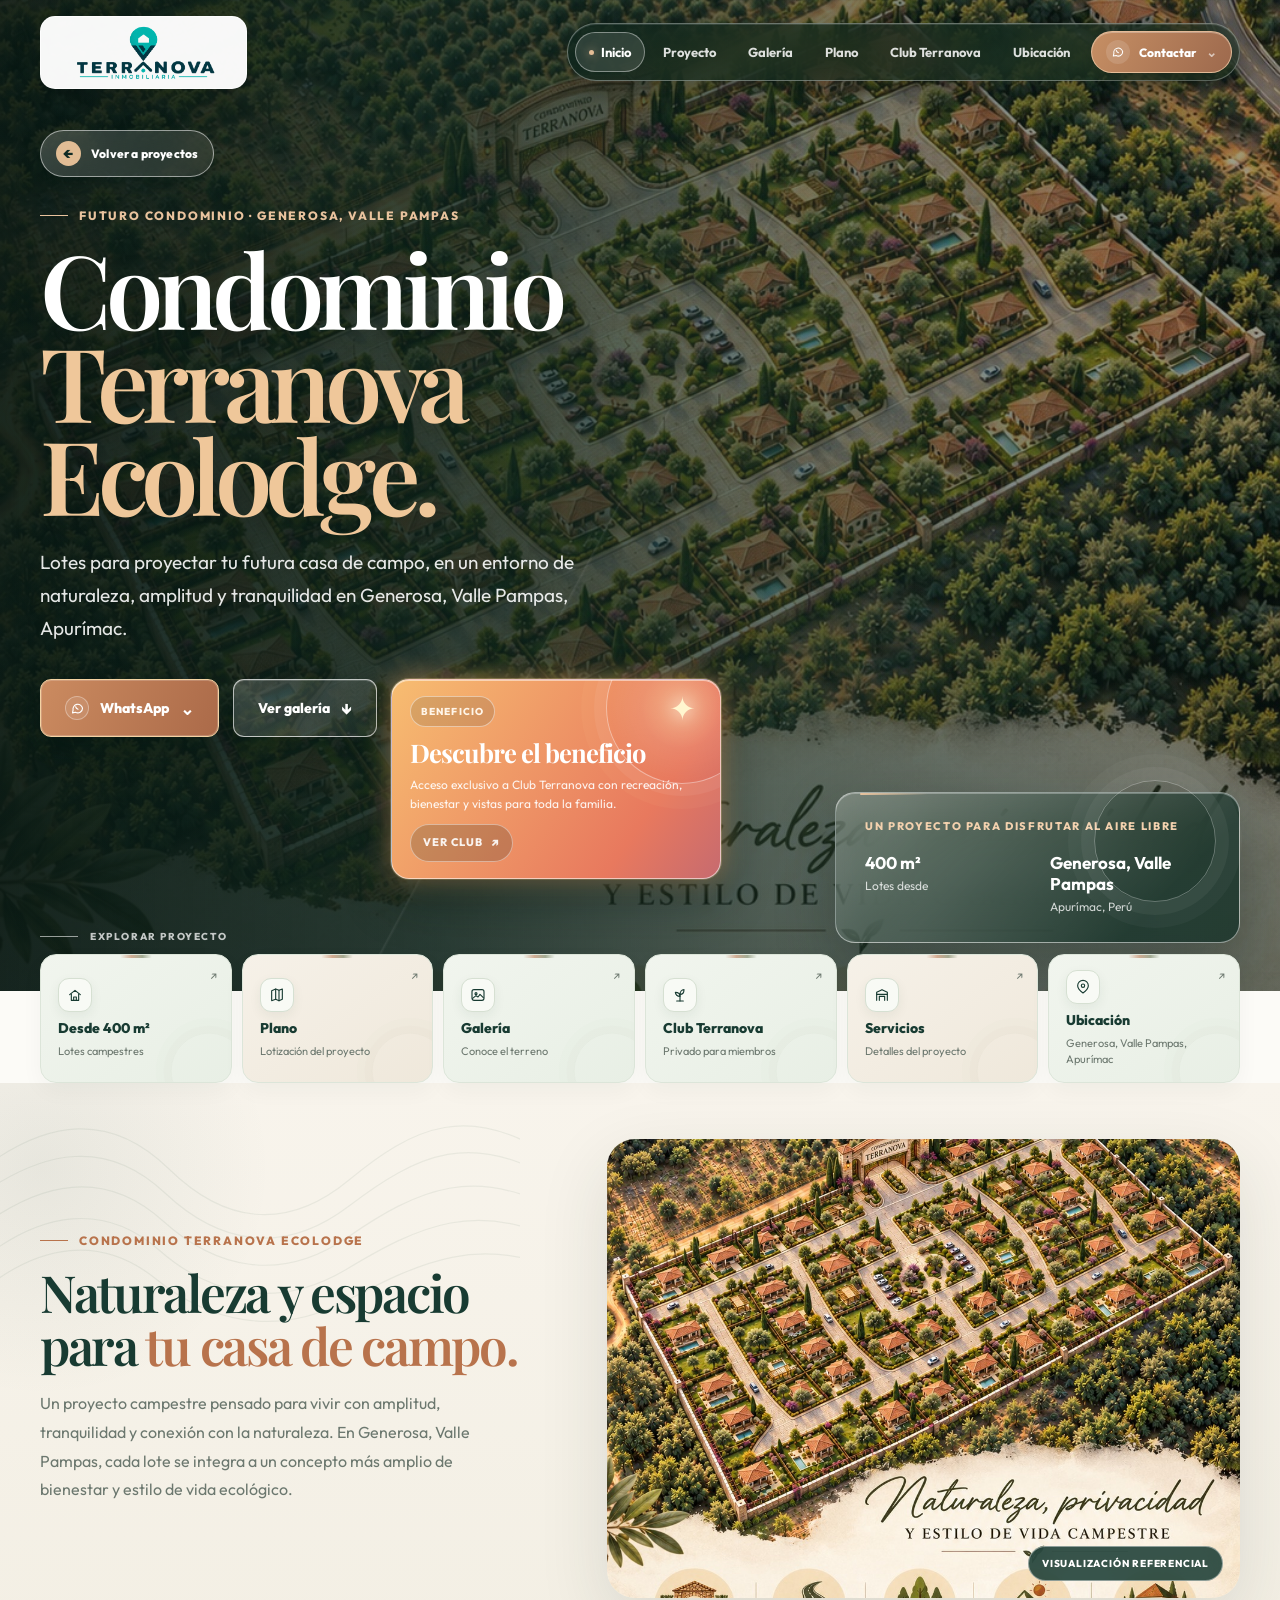
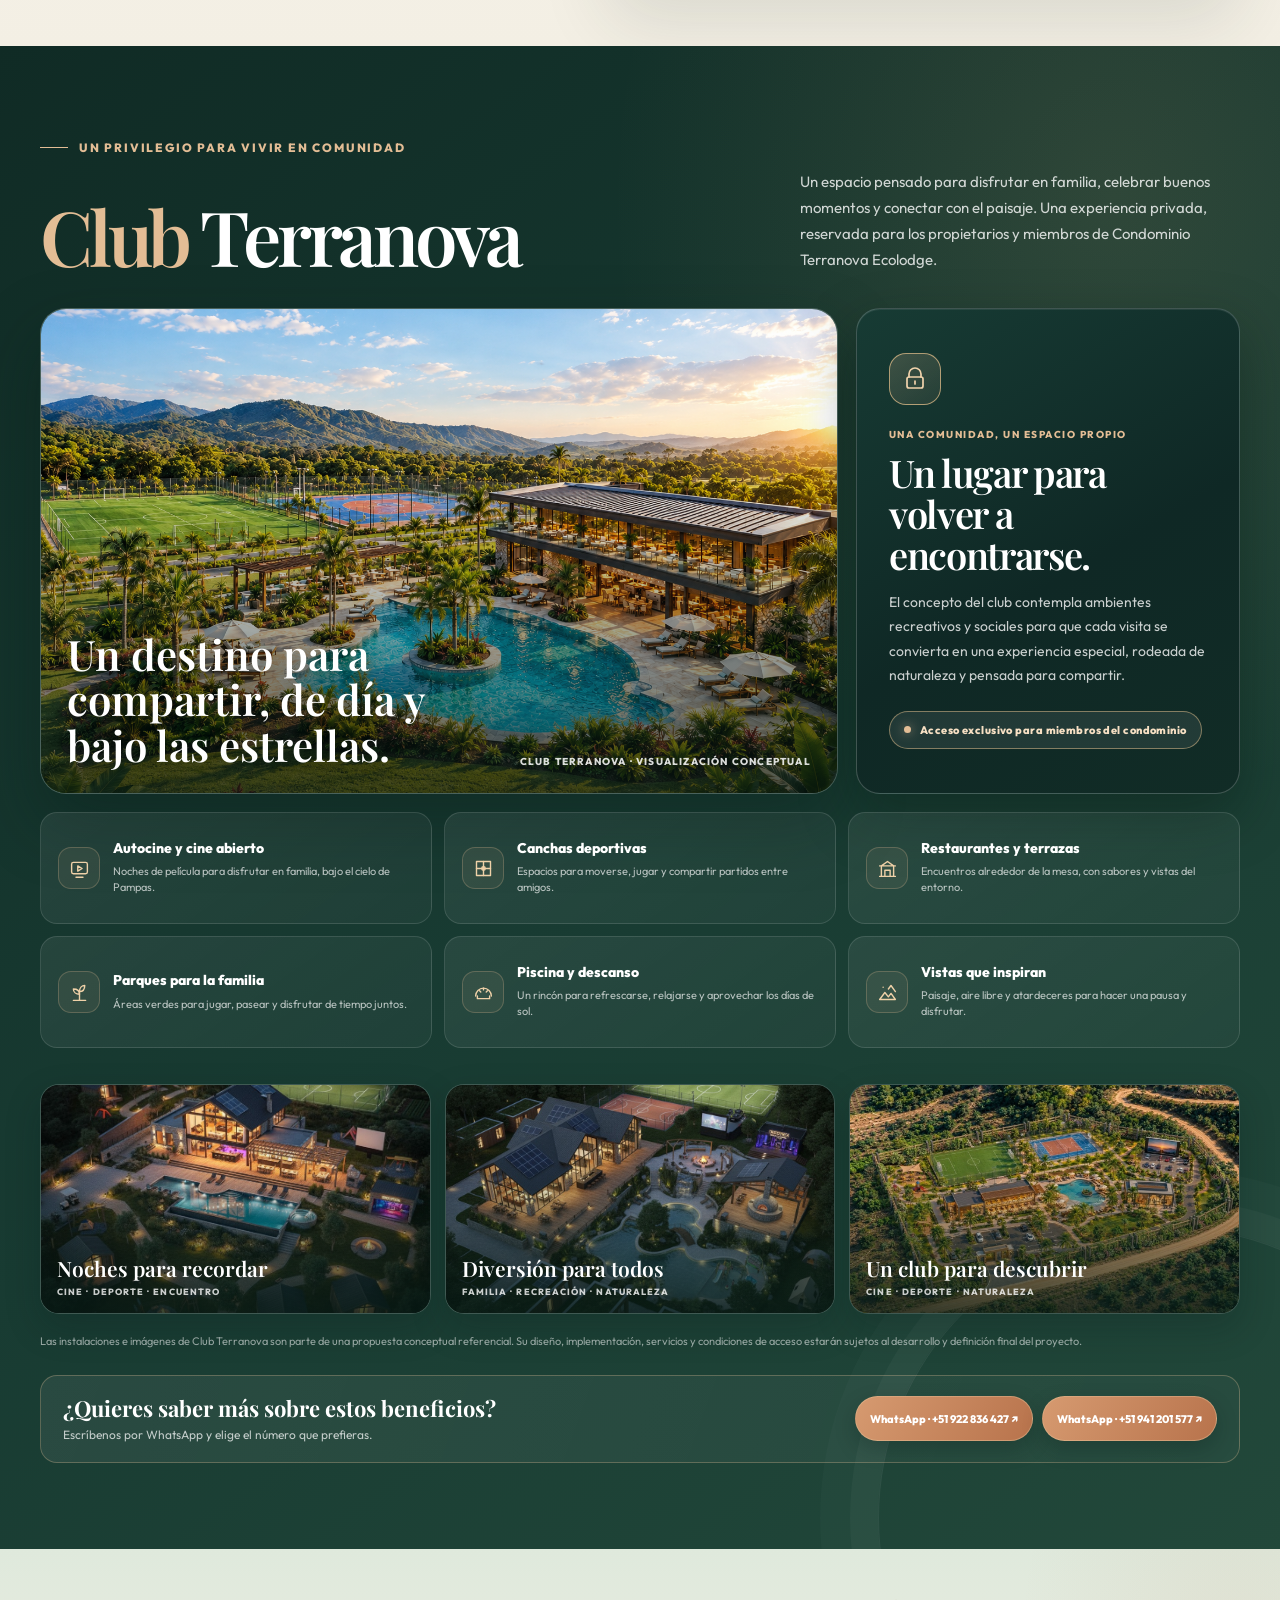
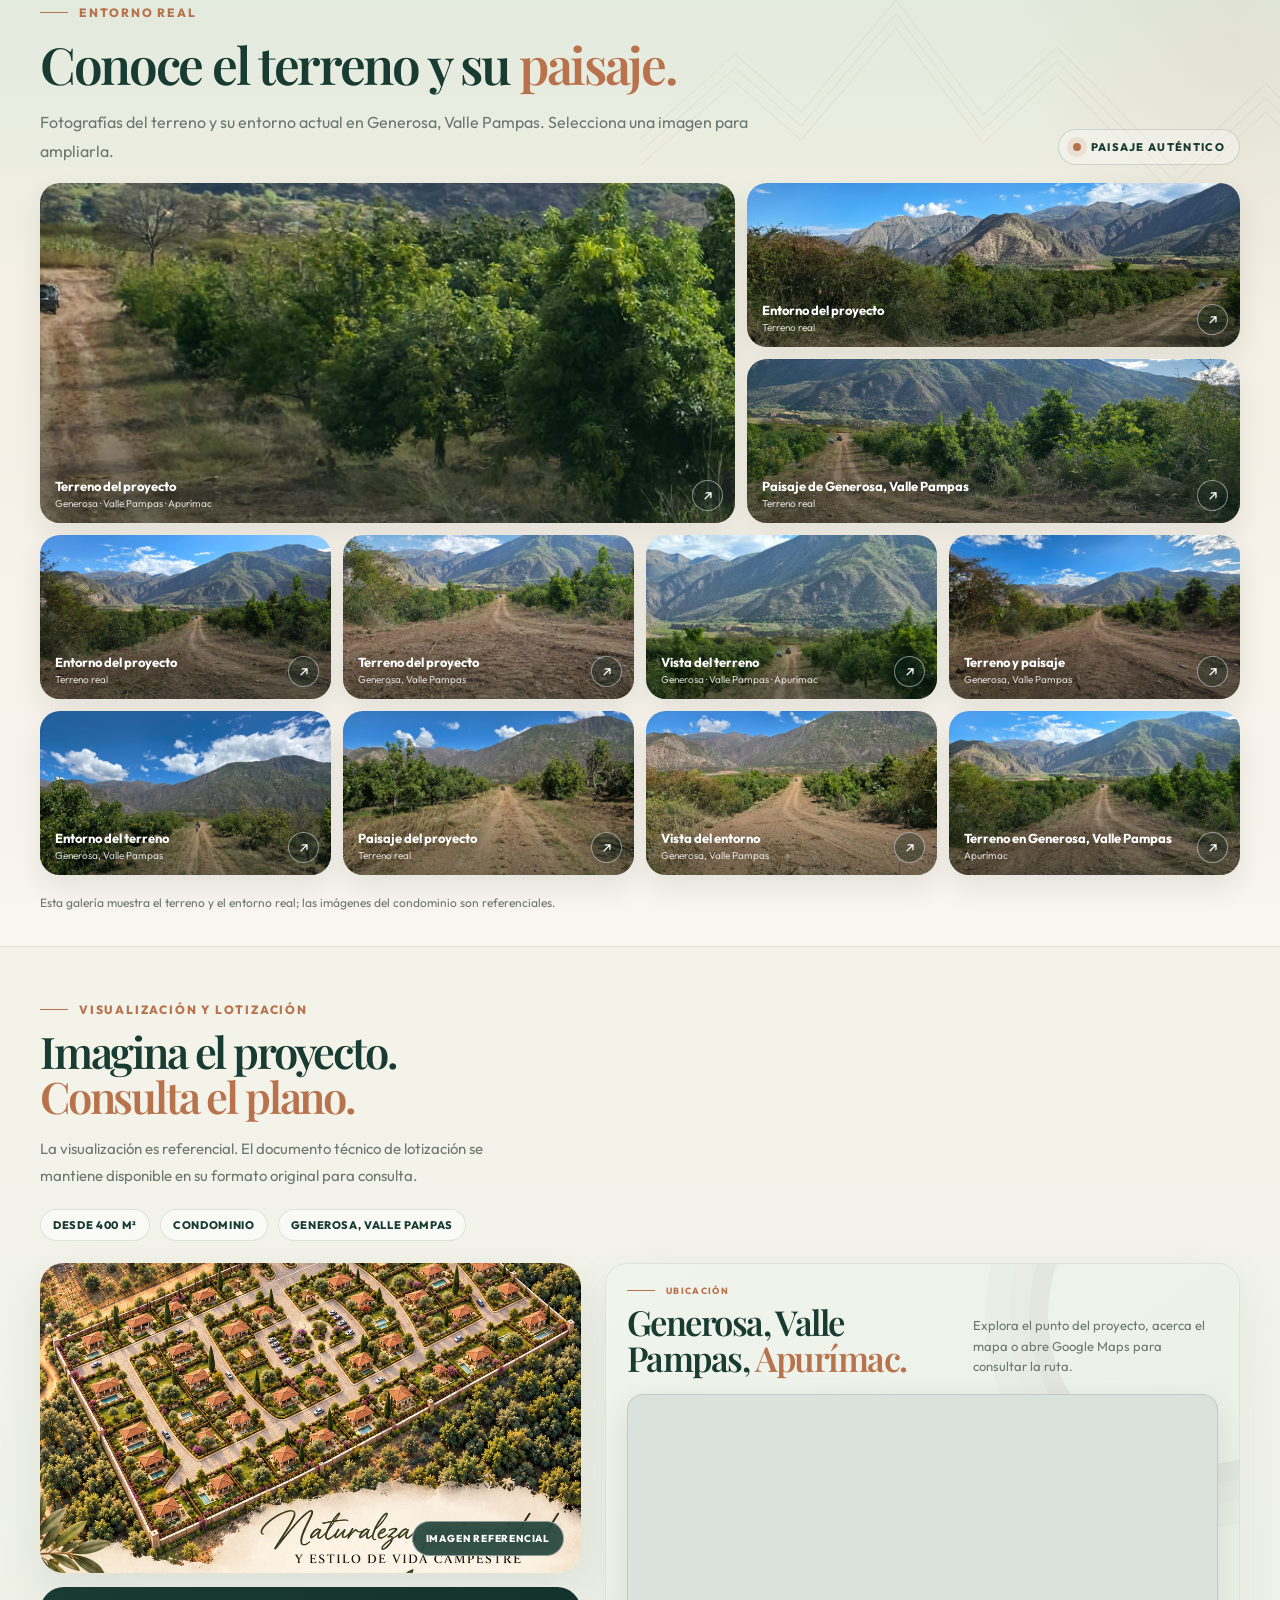
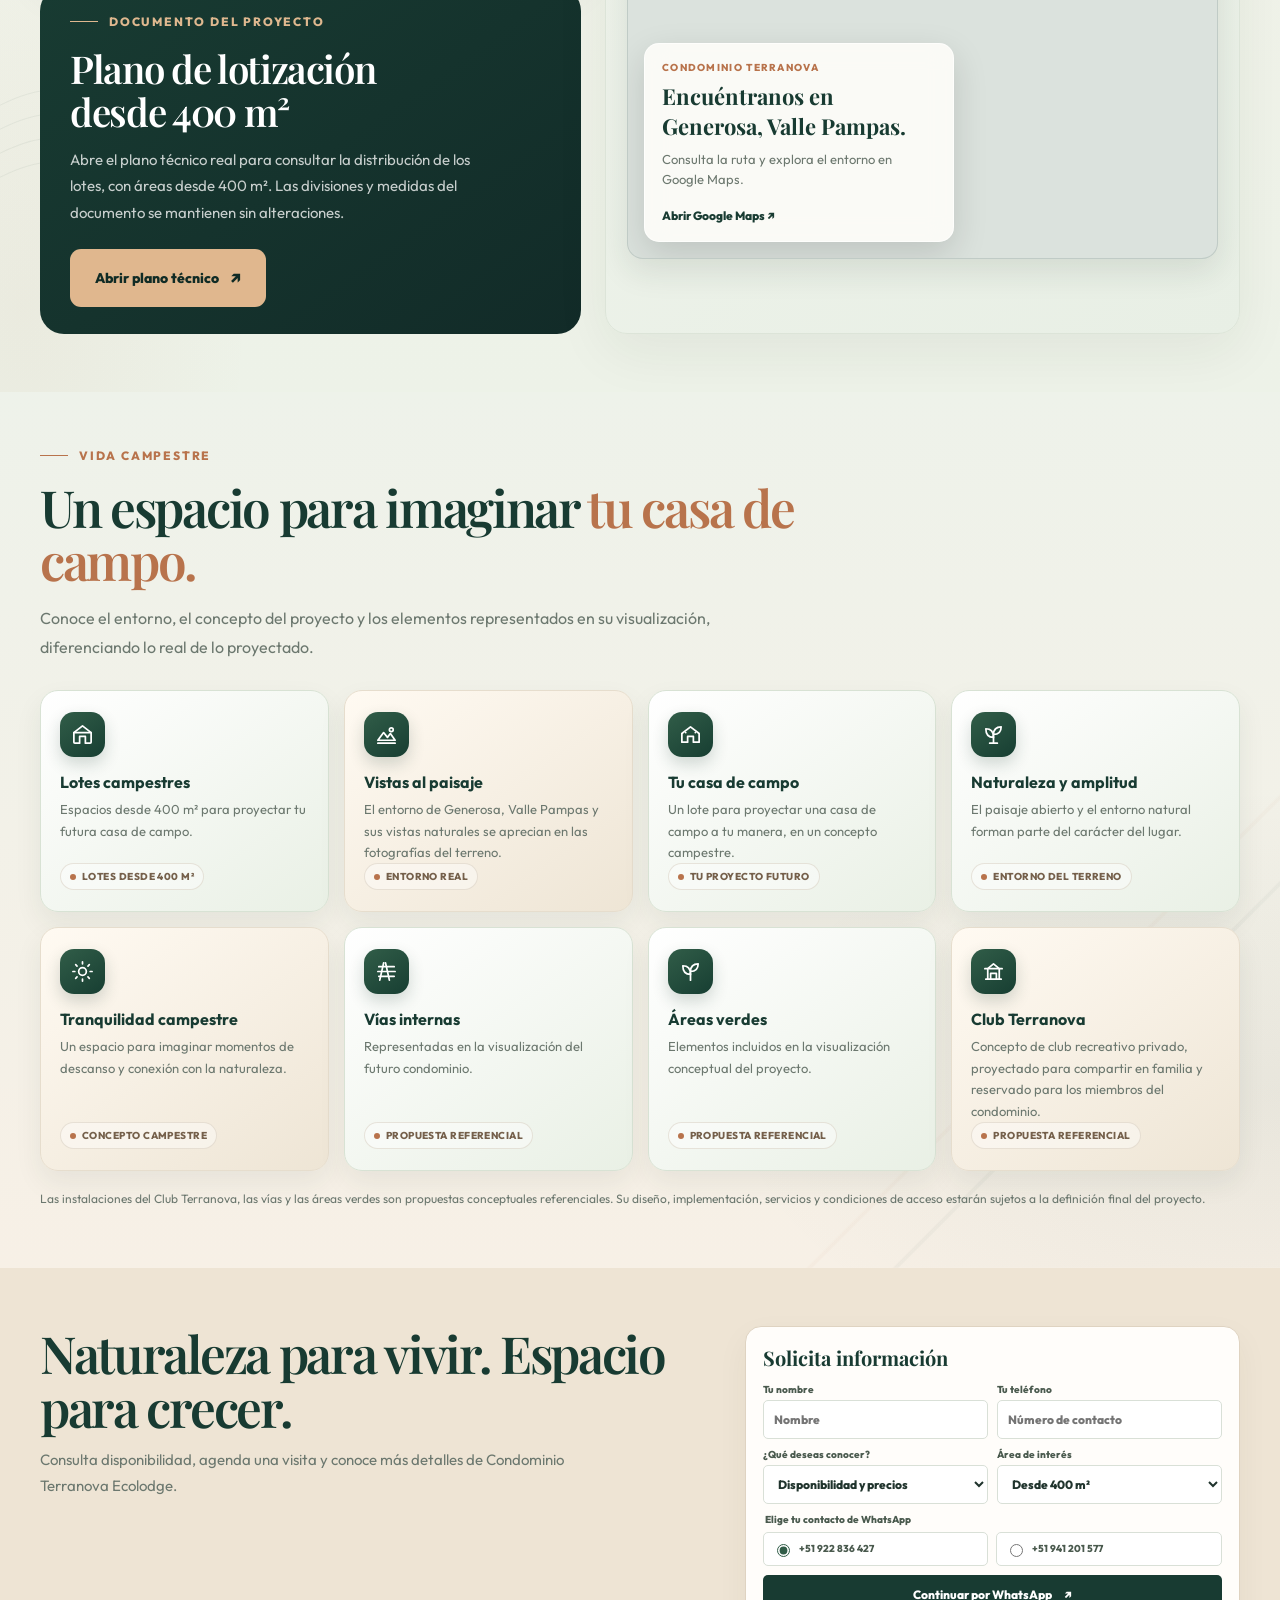
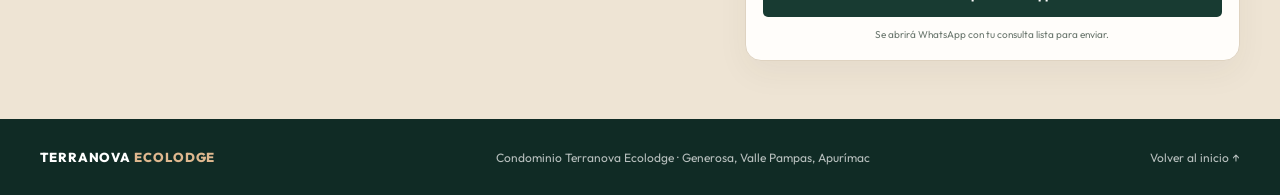
==== chincheros.html @ d8f4718d "cambios notables" ====
<!DOCTYPE html>
<html lang="es">
<head>
  <meta charset="UTF-8">
  <meta name="viewport" content="width=device-width, initial-scale=1">
  <meta name="theme-color" content="#183b32">
  <title>Condominio Terranova Ecolodge | Generosa, Valle Pampas</title>
  <meta name="description" content="Condominio Terranova Ecolodge: lotes campestres desde 400 m² para proyectar tu casa de campo en Generosa, Valle Pampas, Apurímac.">
  <link rel="icon" type="image/png" href="assets/logo-terranova.png">
  <link rel="preconnect" href="https://fonts.googleapis.com">
  <link rel="preconnect" href="https://fonts.gstatic.com" crossorigin>
  <link href="https://fonts.googleapis.com/css2?family=Outfit:wght@400;500;600;700;800&family=Playfair+Display:wght@500;600;700&display=swap" rel="stylesheet">
  <style>
    :root{--forest:#183b32;--forest-strong:#0d2f2a;--deep:#102b25;--moss:#65714c;--copper:#b8734c;--gold:#d7b37c;--sand:#f5f1e8;--paper:#fcfbf7;--sage:#eaf0e7;--sage-light:#f0f4ed;--warm-card:#f3ece1;--ink:#20342d;--muted:#6c786f;--line:#e8e5db;--white:#fff;--shadow:0 24px 70px rgba(29,48,39,.12)}
    *{box-sizing:border-box}
    html{scroll-behavior:smooth;scroll-padding-top:50px}
    body{margin:0;overflow-x:hidden;background:var(--paper);color:var(--ink);font-family:"Outfit",Arial,sans-serif;font-size:16px;-webkit-font-smoothing:antialiased}
    a{color:inherit;text-decoration:none}
    img{display:block;max-width:100%}
    button{font:inherit}
    a:focus-visible,button:focus-visible{outline:3px solid #d7a176;outline-offset:4px}
    .container{width:min(1200px,calc(100% - 48px));margin-inline:auto}

    .hero{position:relative;display:flex;min-height:max(670px,min(820px,92svh));flex-direction:column;overflow:hidden;isolation:isolate;background-color:var(--deep);background-image:linear-gradient(90deg,rgba(8,25,20,.88),rgba(12,37,30,.74) 34%,rgba(20,47,38,.45) 60%,rgba(15,33,27,.18) 100%),linear-gradient(180deg,rgba(8,23,19,.15),rgba(8,23,19,.46)),url("assets/chincheros/condominio-terranova.jpeg");background-position:center,center,center 42%;background-size:cover;color:var(--white);animation:hero-background-drift 18s ease-in-out infinite alternate}
    @keyframes hero-background-drift{from{background-position:center,center,center 42%;}to{background-position:center,center,center 47%;}}
    .hero:before{position:absolute;z-index:-1;inset:0;background:linear-gradient(118deg,transparent 49%,#fff1 49.1%,transparent 49.25%),radial-gradient(ellipse at 78% 38%,transparent 8%,rgba(9,24,19,.16) 80%);content:"";pointer-events:none}
    .hero:after{position:absolute;right:5%;bottom:9%;width:120px;height:120px;border:1px solid #ffffff4d;border-radius:50%;box-shadow:0 0 0 13px #ffffff0c,0 0 0 26px #ffffff09;content:"";pointer-events:none}
    .nav{position:relative;z-index:5;display:flex;min-height:104px;align-items:center;justify-content:space-between;gap:24px}
    .brand{display:inline-flex;flex:0 0 auto;align-items:center;padding:8px 14px;border:1px solid rgba(255,255,255,.82);border-radius:15px;background:rgba(255,255,255,.97);box-shadow:0 10px 32px #0002;transition:transform .25s,box-shadow .25s}
    .brand:hover{transform:translateY(-2px);box-shadow:0 15px 36px #0004}
    .brand img{width:177px;height:55px;object-fit:contain}
    .nav-links{display:flex;align-items:center;justify-content:flex-end;gap:4px;padding:7px;border:1px solid rgba(255,255,255,.34);border-radius:999px;background:linear-gradient(120deg,rgba(12,35,28,.72),rgba(15,42,35,.46));box-shadow:0 12px 35px rgba(6,17,13,.28),inset 0 1px rgba(255,255,255,.12);color:#fffffff0;font-size:13px;font-weight:700;backdrop-filter:blur(18px) saturate(140%)}
    .nav-links>a{position:relative;display:inline-flex;min-height:40px;align-items:center;justify-content:center;padding:0 13px;border:1px solid transparent;border-radius:999px;color:#ffffffd9;white-space:nowrap;transition:transform .22s,border-color .22s,background .22s,color .22s,box-shadow .22s}
    .nav-links>a:hover{transform:translateY(-1px);border-color:rgba(255,255,255,.34);background:rgba(255,255,255,.12);color:#fff}
    .nav-links .nav-home{border-color:rgba(255,255,255,.4);background:rgba(255,255,255,.12);color:#fff}
    .nav-links .nav-home:before{width:5px;height:5px;margin-right:7px;border-radius:50%;background:#e4bd96;box-shadow:0 0 10px rgba(228,189,150,.9);content:""}
    .contact-button{display:inline-flex;min-height:42px;align-items:center;justify-content:center;gap:9px;margin-left:3px;padding:0 14px;border:1px solid rgba(239,201,165,.82);border-radius:999px;background:linear-gradient(120deg,#c68f64,#9d694d);box-shadow:0 8px 20px rgba(7,26,18,.42),inset 0 1px rgba(255,255,255,.28);color:#fff;font-size:12px;font-weight:800;cursor:pointer;transition:transform .22s,box-shadow .22s,background .22s}
    .contact-button:hover{transform:translateY(-2px);background:linear-gradient(120deg,#d39469,#b8734c);box-shadow:0 12px 25px #071a165c,inset 0 1px #ffffff6b}
    .contact-button .contact-icon{display:grid;width:24px;height:24px;place-items:center;border-radius:50%;background:#ffffff22}
    .contact-button .contact-icon svg{width:14px;height:14px;fill:none;stroke:currentColor;stroke-linecap:round;stroke-linejoin:round;stroke-width:1.8}
    .contact-chevron{margin-left:1px;color:#fff9;font-size:13px;transition:transform .2s}
    .contact-button[aria-expanded="true"] .contact-chevron{transform:rotate(180deg)}
    .hero-content{position:relative;display:flex;flex:1;align-items:center;padding:26px 0 112px}
    .hero-copy{max-width:730px}
    .back-link{position:relative;display:inline-flex;align-items:center;gap:10px;margin-bottom:31px;padding:10px 15px;border:1px solid rgba(255,255,255,.52);border-radius:999px;background:linear-gradient(110deg,rgba(255,255,255,.18),rgba(255,255,255,.08));box-shadow:0 8px 22px rgba(7,26,18,.26);color:#fff;font-size:12px;font-weight:800;letter-spacing:.015em;backdrop-filter:blur(12px);transition:transform .25s,border-color .25s,background .25s,box-shadow .25s}
    .back-link:hover{transform:translateX(-3px);border-color:#e6c49f;background:#ffffff30;box-shadow:0 12px 28px #071a1655}
    .back-link span{display:grid;width:25px;height:25px;place-items:center;border-radius:50%;background:#e2bd95;color:var(--deep);font-size:15px;transition:transform .25s}
    .back-link:hover span{transform:translateX(-3px)}
    .eyebrow{display:flex;align-items:center;gap:11px;margin-bottom:18px;color:var(--copper);font-family:"Outfit",sans-serif;font-size:12px;font-weight:800;letter-spacing:.15em;text-transform:uppercase}
    .eyebrow:before{width:28px;height:1px;background:currentColor;content:""}
    .hero-eyebrow{color:#e9c39e}
    .hero h1{max-width:740px;margin:0;font-family:"Playfair Display",Georgia,serif;font-size:clamp(66px,8vw,112px);font-weight:600;letter-spacing:-.062em;line-height:.91;text-shadow:0 12px 36px rgba(6,16,13,.32)}
    .hero h1 span{color:#efc79a}
    .hero-subtitle{max-width:585px;margin:25px 0 0;color:rgba(255,255,255,.89);font-size:clamp(16px,1.55vw,19px);line-height:1.75;text-shadow:0 8px 24px rgba(0,0,0,.18)}
    .hero-actions{position:relative;z-index:20;display:flex;flex-wrap:wrap;align-items:flex-start;gap:14px;margin-top:34px}
    .hero-benefit{position:relative;isolation:isolate;display:flex;flex:1 1 260px;max-width:330px;flex-direction:column;justify-content:center;gap:10px;overflow:hidden;padding:16px 18px;border:1px solid rgba(255,255,255,.58);border-radius:18px;background:linear-gradient(125deg,#f7bd71 0%,#e8795e 34%,#854e91 68%,#168b78 100%);background-size:220% 220%;box-shadow:0 20px 48px rgba(9,24,19,.38),0 0 0 1px rgba(255,226,155,.28),0 0 26px rgba(255,174,100,.55),inset 0 1px rgba(255,255,255,.48);color:#fff;backdrop-filter:blur(18px) saturate(160%);animation:benefit-showstopper 5.5s ease-in-out infinite,benefit-colorflow 9s ease-in-out infinite}
    .hero-benefit:before{position:absolute;inset:-55% -75%;z-index:-1;background:linear-gradient(105deg,transparent 40%,rgba(255,255,255,.48) 48%,rgba(255,236,174,.18) 52%,transparent 60%);content:"";transform:translateX(-55%) rotate(12deg);animation:benefit-sheen 4.8s ease-in-out infinite;pointer-events:none}
    .hero-benefit:after{position:absolute;top:-48px;right:-38px;z-index:-1;width:150px;height:150px;border:1px solid rgba(255,255,255,.42);border-radius:50%;background:radial-gradient(circle,rgba(255,241,191,.42),rgba(255,255,255,.08) 38%,transparent 69%);box-shadow:0 0 0 12px rgba(255,255,255,.06),0 0 0 25px rgba(255,226,155,.045);content:"✦";display:grid;place-items:center;color:#fff6cf;font-size:32px;text-shadow:0 0 18px #fff;animation:benefit-orbit 8s linear infinite;pointer-events:none}
    .hero-benefit>*{position:relative;z-index:1}
    @keyframes benefit-showstopper{0%,100%{transform:translateY(0) scale(1);box-shadow:0 20px 48px rgba(9,24,19,.38),0 0 0 1px rgba(255,226,155,.28),0 0 26px rgba(255,174,100,.55),inset 0 1px rgba(255,255,255,.48)}50%{transform:translateY(-7px) scale(1.025);box-shadow:0 28px 55px rgba(9,24,19,.44),0 0 0 2px rgba(255,236,174,.58),0 0 42px rgba(255,174,100,.8),inset 0 1px rgba(255,255,255,.65)}}
    @keyframes benefit-colorflow{0%,100%{background-position:0% 50%}50%{background-position:100% 50%}}
    @keyframes benefit-sheen{0%,35%{transform:translateX(-65%) rotate(12deg);opacity:0}48%{opacity:1}72%,100%{transform:translateX(65%) rotate(12deg);opacity:0}}
    @keyframes benefit-orbit{to{transform:rotate(360deg)}}
    .hero-benefit .benefit-tag{display:inline-flex;align-self:flex-start;padding:7px 10px;border:1px solid rgba(255,255,255,.45);border-radius:999px;background:rgba(14,31,26,.12);color:#fff5e8;font-size:10px;font-weight:800;letter-spacing:.12em;text-transform:uppercase}
    .hero-benefit strong{display:block;font-size:clamp(20px,2vw,26px);line-height:1.12;font-family:"Playfair Display",Georgia,serif;letter-spacing:-.04em}
    .hero-benefit span{font-size:12px;line-height:1.55;color:rgba(255,255,255,.9)}
    .hero-benefit .benefit-link{display:inline-flex;align-self:flex-start;align-items:center;gap:8px;padding:9px 12px;border-radius:999px;border:1px solid rgba(255,255,255,.42);background:rgba(10,26,21,.18);font-size:11px;font-weight:800;letter-spacing:.08em;text-transform:uppercase;transition:transform .2s,background .2s}
    .hero-benefit .benefit-link:hover{transform:translateX(3px);background:rgba(10,26,21,.3)}
    .btn{position:relative;display:inline-flex;min-height:58px;align-items:center;justify-content:center;gap:11px;overflow:hidden;padding:0 24px;border:1px solid transparent;border-radius:11px;font-size:14px;font-weight:800;transition:transform .28s cubic-bezier(.2,.7,.2,1),background .25s,border-color .25s,box-shadow .28s;cursor:pointer}
    .btn:before{position:absolute;inset:0;background:linear-gradient(110deg,transparent 25%,rgba(255,255,255,.38) 48%,transparent 68%);content:"";transform:translateX(-125%);transition:transform .65s cubic-bezier(.2,.7,.2,1)}
    .btn:hover:before{transform:translateX(125%)}
    .btn:hover{transform:translateY(-4px)}
    .btn-primary{border-color:#f4d3a3;background:linear-gradient(115deg,#cb8b60,#ab6a49);box-shadow:0 13px 30px rgba(6,24,18,.45),0 0 0 1px rgba(255,255,255,.18) inset;color:#fff}
    .btn-primary:hover{background:linear-gradient(115deg,#d5956b,#b67856);box-shadow:0 19px 38px rgba(6,24,18,.58),0 0 0 1px rgba(255,255,255,.35) inset}
    .btn-outline{border-color:rgba(255,255,255,.7);background:linear-gradient(120deg,rgba(255,255,255,.18),rgba(255,255,255,.06));box-shadow:0 11px 26px rgba(6,24,18,.24),inset 0 1px rgba(255,255,255,.18);color:#fff;backdrop-filter:blur(13px)}
    .btn-outline:hover{transform:translateY(-4px);border-color:#f2d2b0;background:#ffffff2c;box-shadow:0 17px 32px #06181255,inset 0 1px #ffffff4d}
    .btn-arrow{font-size:17px;transition:transform .25s}
    .btn:hover .btn-arrow{transform:translate(3px,-2px)}
    .whatsapp-icon{position:relative;z-index:1;display:grid;width:24px;height:24px;place-items:center;border:1px solid #ffffff55;border-radius:50%;background:#ffffff1a}
    .whatsapp-icon svg{width:15px;height:15px;fill:none;stroke:currentColor;stroke-linecap:round;stroke-linejoin:round;stroke-width:1.8}
    .hero-feature{position:absolute;right:0;bottom:48px;display:grid;width:min(405px,39%);grid-template-columns:1fr 1fr;gap:19px 25px;padding:26px 29px;border:1px solid #ffffff78;border-radius:20px;background:linear-gradient(135deg,#ffffff38,#143027c9 78%);box-shadow:0 22px 58px #091a1455,inset 0 1px #ffffff48;backdrop-filter:blur(22px) saturate(150%)}
    .hero-feature:after{position:absolute;top:0;left:24px;width:68px;height:2px;border-radius:2px;background:linear-gradient(90deg,#e9c39e,transparent);content:""}
    .hero-feature-label{grid-column:1/-1;color:#f3d1ae;font-family:"Outfit",sans-serif;font-size:11px;font-weight:800;letter-spacing:.15em}
    .feature{display:flex;flex-direction:column;gap:4px}
    .feature strong{font-size:17px}
    .feature span{color:#ffffffc7;font-size:12px;line-height:1.5}

    .wa-selector{position:relative;z-index:8}
    .wa-menu{position:absolute;top:calc(100% + 10px);right:0;z-index:20;width:275px;padding:9px;border:1px solid #e2dccde6;border-radius:15px;background:#fff;box-shadow:0 18px 46px #0003;opacity:0;pointer-events:none;transform:translateY(-5px);transition:opacity .18s,transform .18s,visibility .18s;visibility:hidden}
    .wa-selector.open .wa-menu{opacity:1;pointer-events:auto;transform:none;visibility:visible}
    .hero-actions .wa-selector{z-index:35}
    .hero-actions .wa-menu{top:auto;right:auto;bottom:calc(100% + 14px);left:0;z-index:50;width:min(300px,calc(100vw - 40px));padding:12px;border-color:#ffffff9c;background:linear-gradient(145deg,#fbfaf5f7,#e9efe7f7);box-shadow:0 20px 54px #071a1666;backdrop-filter:blur(20px) saturate(145%)}
    .wa-menu-heading{margin:3px 8px 8px;color:var(--forest);font-family:"Playfair Display",Georgia,serif;font-size:18px;font-weight:600}
    .hero-actions .wa-option{padding:12px 13px;border:1px solid #dce4d8;background:#ffffffb8;transition:transform .2s,border-color .2s,background .2s,box-shadow .2s}
    .hero-actions .wa-option:hover{transform:translateX(3px);border-color:#c2d0bc;background:#f1f5ed;box-shadow:0 6px 15px #183b3210}
    .wa-option{display:block;padding:13px 14px;border-radius:10px;color:var(--ink)}
    .wa-option+.wa-option{margin-top:4px}
    .wa-option:hover,.wa-option.primary{background:#e8eee8}
    .wa-option strong{display:block;margin-bottom:3px;font-size:13px}
    .wa-option span{color:var(--muted);font-size:12px}

    .scroll-cue{position:absolute;bottom:48px;left:max(24px,calc((100% - 1200px)/2));display:flex;align-items:center;gap:12px;color:#ffffffbd;font-size:10px;font-weight:800;letter-spacing:.16em;text-transform:uppercase;transition:color .2s}
    .scroll-cue:hover{color:#fff}
    .scroll-cue:before{width:38px;height:1px;background:#ffffff91;content:""}
    .hero-copy [data-entrance]{opacity:0;animation:hero-arrive .8s cubic-bezier(.2,.75,.25,1) forwards}
    .hero-copy .back-link{animation-delay:.06s}
    .hero-copy .hero-eyebrow{animation-delay:.2s}
    .hero-copy h1{animation-delay:.34s}
    .hero-copy .hero-subtitle{animation-delay:.49s}
    .hero-copy .hero-actions{animation-delay:.64s}
    .hero-feature{opacity:0;animation:hero-arrive .9s .72s cubic-bezier(.2,.75,.25,1) forwards}
    @keyframes hero-arrive{from{opacity:0;transform:translate3d(0,24px,0)}to{opacity:1;transform:translate3d(0,0,0)}}
    .quick-access{position:relative;z-index:4;margin-top:-37px}
    .quick-grid{display:grid;grid-template-columns:repeat(6,minmax(0,1fr));gap:10px}
    .quick-link{position:relative;isolation:isolate;display:flex;min-height:112px;flex-direction:column;align-items:flex-start;justify-content:center;gap:7px;overflow:hidden;padding:15px 17px;border:1px solid #dce5d9;border-radius:16px;background:linear-gradient(145deg,#f1f5ee,#e8efe5);box-shadow:0 8px 22px #22372d0a;transition:transform .45s cubic-bezier(.16,1,.3,1),border-color .35s,background .35s,box-shadow .45s}
    .quick-link:before{position:absolute;top:0;left:12%;z-index:-1;width:76%;height:3px;border-radius:0 0 5px 5px;background:linear-gradient(90deg,transparent,#b8734c 35%,#65714c 70%,transparent);content:"";opacity:.55;transform:scaleX(.22);transition:transform .4s cubic-bezier(.16,1,.3,1),opacity .3s}
    .quick-link:after{position:absolute;right:-31px;bottom:-42px;z-index:-1;width:104px;height:104px;border:1px solid #65714c19;border-radius:50%;box-shadow:0 0 0 10px #65714c08,0 0 0 21px #65714c06;content:"";opacity:.45;transform:scale(.72);transition:transform .5s cubic-bezier(.16,1,.3,1),opacity .4s}
    .quick-link:nth-child(3n+2){background:linear-gradient(145deg,#f6f1e8,#efe8db)}
    .quick-link:hover{z-index:1;transform:translateY(-7px) scale(1.018);border-color:#aabda8;background:linear-gradient(145deg,#faf8f0,#e2ebde);box-shadow:0 22px 38px #22372d20,0 0 0 4px #fff9}
    .quick-link:hover:before{opacity:1;transform:scaleX(1)}
    .quick-link:hover:after{opacity:.9;transform:scale(1.22)}
    .quick-icon{display:grid;width:34px;height:34px;place-items:center;border:1px solid #d6e0d2;border-radius:11px;background:#f8faf5;color:var(--forest);box-shadow:0 4px 12px #183b3210;transition:transform .4s cubic-bezier(.16,1,.3,1),background .3s,color .3s,box-shadow .3s}
    .quick-link:hover .quick-icon{transform:translateY(-2px) rotate(-7deg) scale(1.12);border-color:var(--forest);background:var(--forest);box-shadow:0 8px 17px #183b3230;color:#fff}
    .quick-icon svg{width:16px;height:16px;fill:none;stroke:currentColor;stroke-linecap:round;stroke-linejoin:round;stroke-width:1.7}
    .quick-link strong{color:var(--forest);font-size:14px;font-weight:800}
    .quick-link span:not(.quick-icon){color:var(--muted);font-size:11px;line-height:1.4}
    .quick-arrow{position:absolute;top:14px;right:14px;color:#9b7962;font-size:15px;transition:transform .25s,color .25s}
    .quick-link:hover .quick-arrow{transform:translate(2px,-2px);color:var(--copper)}
    .motion-ready [data-reveal-stagger]>.quick-link:hover{transform:translateY(-7px) scale(1.018)}
    section{position:relative;padding:62px 0}
    .section-heading{max-width:760px;margin-bottom:28px}
    .section-heading h2,.section-title{margin:0;color:var(--forest);font-family:"Playfair Display",Georgia,serif;font-size:clamp(34px,4vw,56px);font-weight:600;letter-spacing:-.045em;line-height:1.04}
    .section-heading h2 span,.section-title span{color:var(--copper)}
    .section-heading p,.section-description{margin:17px 0 0;color:var(--muted);font-size:16px;line-height:1.8}

    .overview{isolation:isolate;padding-top:56px;padding-bottom:48px;background:linear-gradient(180deg,#f8f4ec 0%,#f3efe4 100%)}
    .overview:before,.gallery-section:before,.plan-section:before,.services-section:before{position:absolute;z-index:0;inset:0;content:"";pointer-events:none}
    .overview:before{background:radial-gradient(ellipse at 8% 15%,rgba(24,59,50,.07),transparent 34%),url("data:image/svg+xml,%3Csvg xmlns='http://www.w3.org/2000/svg' viewBox='0 0 520 360' fill='none'%3E%3Cpath d='M-40 104C48 26 115 33 169 86s116 64 180 11 121-81 211-18M-43 130C46 56 112 60 165 110s117 64 184 13 125-80 214-20M-38 159C45 88 111 91 163 138s117 63 185 16 130-76 218-21M-32 188C42 122 108 122 159 167s118 61 188 19 132-73 222-23M-30 218C40 155 104 154 156 196s119 59 190 22 136-71 226-25' stroke='%23536b57' stroke-opacity='.09' stroke-width='1.2'/%3E%3C/svg%3E");background-position:left top;background-repeat:no-repeat;background-size:min(520px,56vw) auto}
    .overview>.container,.gallery-section>.container,.plan-section>.container,.services-section>.container{position:relative;z-index:1}
    .overview-grid{display:grid;grid-template-columns:.86fr 1.14fr;align-items:center;gap:clamp(38px,7vw,92px)}
    .overview-copy .section-description{max-width:490px}
    .overview-image{position:relative;overflow:hidden;border-radius:28px;box-shadow:var(--shadow)}
    .overview-image img{width:100%;min-height:340px;max-height:510px;aspect-ratio:1.38;transition:transform .8s cubic-bezier(.2,.7,.2,1);object-fit:cover}
    .overview-image:hover img{transform:scale(1.025)}
    .image-note{position:absolute;right:17px;bottom:17px;padding:10px 13px;border:1px solid #ffffff70;border-radius:999px;background:#183b32dc;color:#fff;font-size:10px;font-weight:800;letter-spacing:.08em;backdrop-filter:blur(10px)}

    .gallery-section{isolation:isolate;padding-top:56px;padding-bottom:32px;background:linear-gradient(180deg,#dfe9dc 0%,#f5f0e5 35%,#f9f5ef 100%)}
    .gallery-section:before{background:radial-gradient(ellipse at 93% 10%,rgba(184,115,76,.075),transparent 26%),url("data:image/svg+xml,%3Csvg xmlns='http://www.w3.org/2000/svg' viewBox='0 0 640 250' fill='none'%3E%3Cpath d='M-20 208 95 105l66 58 95-112 87 115 74-68 118 121 91-84 48 49M-20 221 95 119l66 58 95-112 87 115 74-68 118 121 91-84 48 49M-20 234 95 133l66 58 95-112 87 115 74-68 118 121 91-84 48 49' stroke='%23a86f50' stroke-opacity='.08' stroke-width='1.3'/%3E%3C/svg%3E");background-position:right top;background-repeat:no-repeat;background-size:min(640px,68vw) auto}
    .gallery-header{display:flex;align-items:end;justify-content:space-between;gap:20px;margin-bottom:18px}
    .gallery-header .section-heading{margin:0;flex:1}
    .gallery-header .gallery-kicker{display:inline-flex;align-items:center;gap:10px;padding:10px 14px;border:1px solid rgba(24,59,50,.16);border-radius:999px;background:rgba(255,255,255,.32);color:var(--forest);font-size:11px;font-weight:800;letter-spacing:.12em;text-transform:uppercase}
    .gallery-header .gallery-kicker:before{width:8px;height:8px;border-radius:50%;background:var(--copper);box-shadow:0 0 0 6px rgba(196,130,86,.15);content:""}
    .gallery{display:grid;grid-auto-flow:dense;grid-auto-rows:164px;grid-template-columns:repeat(12,minmax(0,1fr));gap:12px;margin-top:8px}
    .gallery-item{position:relative;min-width:0;overflow:hidden;padding:0;border:0;border-radius:20px;background:#e5e2d8;cursor:zoom-in;isolation:isolate;box-shadow:0 12px 28px rgba(17,41,34,.09);transition:transform .32s ease,box-shadow .32s ease}
    .gallery-item:hover{transform:translateY(-5px);box-shadow:0 22px 35px rgba(17,41,34,.12)}
    .gallery-item:after{position:absolute;z-index:1;inset:38% 0 0;background:linear-gradient(transparent,#0f1f1873);content:"";pointer-events:none}
    .gallery-item img{width:100%;height:100%;object-fit:cover;transition:transform .65s cubic-bezier(.2,.7,.2,1),filter .4s}
    .gallery-item:hover img{transform:scale(1.04);filter:saturate(1.08)}
    .gallery-item:first-child{grid-column:span 7;grid-row:span 2}
    .gallery-item:nth-child(2),.gallery-item:nth-child(3){grid-column:span 5}
    .gallery-item:nth-child(n+4){grid-column:span 3}
    .gallery-caption{position:absolute;bottom:13px;left:15px;z-index:2;color:#fff;text-align:left;text-shadow:0 2px 15px #0008}
    .gallery-caption strong{display:block;font-size:13px}
    .gallery-caption small{display:block;margin-top:3px;color:#ffffffc9;font-size:10px}
    .gallery-zoom{position:absolute;right:12px;bottom:12px;z-index:2;display:grid;width:31px;height:31px;place-items:center;border:1px solid #ffffff79;border-radius:50%;background:#14271f5c;color:#fff;font-size:15px;transition:transform .2s,background .2s}
    .gallery-item:hover .gallery-zoom{transform:scale(1.08);background:#14271fbc}
    .gallery-note,.services-disclaimer{margin:18px 0 0;color:var(--muted);font-size:12px;line-height:1.7}

    .plan-section{isolation:isolate;padding-top:55px;padding-bottom:58px;background:linear-gradient(180deg,#f4f3ea 0%,#edf2e8 100%);border-top:1px solid rgba(24,59,50,.08)}
    .plan-section:before{background:radial-gradient(ellipse at 4% 92%,rgba(184,115,76,.06),transparent 30%),url("data:image/svg+xml,%3Csvg xmlns='http://www.w3.org/2000/svg' viewBox='0 0 560 380' fill='none'%3E%3Cpath d='M-30 111c64-43 105-44 157-5 36 27 61 28 93 1 45-38 90-39 133-2 40 34 78 33 119-3 30-26 61-28 108-3M-30 135c64-43 105-44 157-5 36 27 61 28 93 1 45-38 90-39 133-2 40 34 78 33 119-3 30-26 61-28 108-3M-30 159c64-43 105-44 157-5 36 27 61 28 93 1 45-38 90-39 133-2 40 34 78 33 119-3 30-26 61-28 108-3M-30 183c64-43 105-44 157-5 36 27 61 28 93 1 45-38 90-39 133-2 40 34 78 33 119-3 30-26 61-28 108-3' stroke='%23536b57' stroke-opacity='.08' stroke-width='1.1'/%3E%3C/svg%3E");background-position:left bottom;background-repeat:no-repeat;background-size:min(560px,62vw) auto}
    .plan-layout{display:grid;grid-template-columns:.88fr 1.12fr;align-items:center;gap:22px;margin-bottom:22px}
    .plan-copy .eyebrow{margin-bottom:12px}
    .plan-copy h2{margin:0;color:var(--forest);font-family:"Playfair Display",Georgia,serif;font-size:clamp(32px,3.4vw,50px);font-weight:600;letter-spacing:-.05em;line-height:1.04}
    .plan-copy h2 span{color:var(--copper)}
    .plan-copy p{margin:16px 0 0;color:var(--muted);font-size:15px;line-height:1.8;max-width:500px}
    .plan-badges{display:flex;flex-wrap:wrap;gap:10px;margin-top:20px}
    .plan-badges span{display:inline-flex;align-items:center;padding:8px 12px;border:1px solid rgba(24,59,50,.12);border-radius:999px;background:rgba(255,255,255,.55);color:var(--forest);font-size:11px;font-weight:800;letter-spacing:.06em;text-transform:uppercase}
    .plan-location-grid{display:grid;grid-template-columns:.92fr 1.08fr;align-items:stretch;gap:24px;margin-top:0}
    .plan-column{display:grid;grid-template-rows:310px auto;gap:14px}
    .plan-visual,.plan-detail{position:relative;min-height:240px;overflow:hidden;border-radius:24px}
    .plan-visual{box-shadow:0 17px 45px #1d302719}
    .plan-visual img{width:100%;height:100%;min-height:240px;transition:transform .7s cubic-bezier(.2,.7,.2,1);object-fit:cover}
    .plan-visual:hover img{transform:scale(1.035)}
    .plan-detail{display:flex;flex-direction:column;align-items:flex-start;justify-content:center;padding:27px 30px;background:linear-gradient(145deg,#183b32,#122b28);color:#fff}
    .plan-detail .eyebrow{color:#dfb88f}
    .plan-detail h3{max-width:400px;margin:0;font-family:"Playfair Display",Georgia,serif;font-size:clamp(29px,3vw,40px);font-weight:600;letter-spacing:-.035em;line-height:1.12}
    .plan-detail p{max-width:400px;margin:14px 0 23px;color:#ffffffc2;font-size:15px;line-height:1.75}
    .plan-detail .btn{background:#e0b78e;color:var(--deep)}
    .plan-detail .btn:hover{background:#edcba9}

    .services-section{isolation:isolate;padding-top:56px;padding-bottom:58px;background:linear-gradient(180deg,#eef2ea 0%,#f7f0e6 100%)}
    .services-section:before{background:radial-gradient(ellipse at 100% 80%,rgba(24,59,50,.06),transparent 31%),linear-gradient(135deg,transparent 0 78%,rgba(184,115,76,.035) 78.1% 78.25%,transparent 78.35% 82%,rgba(24,59,50,.035) 82.1% 82.25%,transparent 82.35%);background-position:center;background-size:auto,100% 100%}
    .service-grid{display:grid;grid-template-columns:repeat(4,minmax(0,1fr));gap:15px}
    .service-card{position:relative;isolation:isolate;display:flex;min-height:226px;flex-direction:column;align-items:flex-start;overflow:hidden;padding:25px 22px;border:1px solid #d8e2d4;border-radius:17px;background:linear-gradient(145deg,#f3f6ef,#e8efe5);box-shadow:0 8px 26px #1f322d0b;transition:transform .32s cubic-bezier(.2,.7,.2,1),border-color .28s,background .28s,box-shadow .32s}
    .service-card:nth-child(3n+2){border-color:#e6ddcd;background:linear-gradient(145deg,#f7f2e9,#f0e9dc)}
    .service-card:before{position:absolute;top:0;left:0;width:100%;height:3px;background:linear-gradient(90deg,var(--copper),#d9bd92,var(--forest));content:"";transform:scaleX(0);transform-origin:left;transition:transform .4s cubic-bezier(.2,.7,.2,1)}
    .service-card:hover{transform:translateY(-7px);border-color:#a9bca6;background:linear-gradient(145deg,#f6f8f2,#e0eadc);box-shadow:0 21px 40px #1f322622}
    .service-card:hover:before{transform:scaleX(1)}
    .service-icon{display:grid;width:43px;height:43px;place-items:center;margin-bottom:22px;border:1px solid #d8e2d4;border-radius:13px;background:#f8faf5;color:var(--forest);font-size:20px;transition:transform .3s cubic-bezier(.2,.7,.2,1),background .3s,color .3s,box-shadow .3s}
    .service-card:hover .service-icon{transform:rotate(-6deg) scale(1.08);background:var(--forest);box-shadow:0 7px 16px #183b3222;color:#fff}
    .service-card h3{margin:0 0 7px;color:var(--forest);font-size:16px}
    .service-card p{margin:0;color:var(--muted);font-size:13px;line-height:1.65}
    .service-status{display:inline-flex;align-items:center;gap:6px;margin-top:13px;padding:6px 9px;border:1px solid #cbbfac66;border-radius:999px;background:#ffffff69;color:#75604b;font-size:10px;font-weight:800;letter-spacing:.045em;text-transform:uppercase}
    .service-status:before{width:6px;height:6px;border-radius:50%;background:var(--copper);content:""}

    .recreation-section{position:relative;isolation:isolate;overflow:hidden;padding:94px 0 86px;background:radial-gradient(ellipse at 87% 10%,rgba(215,179,124,.13),transparent 32%),linear-gradient(145deg,#102b25 0%,#183b32 52%,#22483a 100%);color:#fff}
    .recreation-section:before{position:absolute;z-index:-1;right:-180px;bottom:-260px;width:580px;height:580px;border:1px solid #ffffff12;border-radius:50%;box-shadow:0 0 0 28px #ffffff08,0 0 0 58px #ffffff05;content:"";pointer-events:none}
    .club-heading{display:grid;grid-template-columns:minmax(0,1fr) auto;align-items:end;gap:14px 36px;margin-bottom:34px}
    .club-heading .eyebrow{grid-column:1/-1;margin-bottom:0;color:#e3bd95}
    .club-heading h2{margin:0;color:#fff;font-family:"Playfair Display",Georgia,serif;font-size:clamp(43px,6vw,76px);font-weight:600;letter-spacing:-.055em;line-height:.98}
    .club-heading h2 span{color:#e3bd95}
    .club-heading>p{max-width:440px;margin:0;color:#ffffffc9;font-size:15px;line-height:1.75}
    .club-showcase{display:grid;grid-template-columns:minmax(0,1.35fr) minmax(290px,.65fr);gap:18px;align-items:stretch}
    .club-main-visual{position:relative;height:clamp(340px,38vw,520px);min-height:340px;margin:0;overflow:hidden;border:1px solid #ffffff38;border-radius:26px;background:#17362e;box-shadow:0 28px 65px #071b1766}
    .club-main-visual:after{position:absolute;inset:30% 0 0;background:linear-gradient(180deg,transparent 0%,rgba(7,22,17,.72) 100%);content:"";pointer-events:none}
    .club-main-visual img{width:100%;height:100%;object-fit:cover;transition:transform .9s cubic-bezier(.2,.7,.2,1),filter .6s}
    .club-main-visual:hover img{transform:scale(1.035);filter:saturate(1.08)}
    .club-visual-caption{position:absolute;right:26px;bottom:25px;left:26px;z-index:1;display:flex;align-items:end;justify-content:space-between;gap:20px}
    .club-visual-caption strong{display:block;max-width:440px;color:#fff;font-family:"Playfair Display",Georgia,serif;font-size:clamp(24px,3.4vw,42px);font-weight:600;line-height:1.08;text-shadow:0 4px 20px #0008}
    .club-visual-caption span{flex:0 0 auto;color:#ffffffd9;font-size:10px;font-weight:800;letter-spacing:.12em;text-align:right;text-transform:uppercase}
    .club-membership{display:flex;flex-direction:column;align-items:flex-start;justify-content:center;padding:32px;border:1px solid rgba(255,255,255,.2);border-radius:24px;background:linear-gradient(150deg,#173b34 0%,#0f2825 55%,#112c26 100%);box-shadow:0 22px 55px rgba(6,23,17,.38),inset 0 1px rgba(255,255,255,.08)}
    .club-membership-mark{display:grid;width:52px;height:52px;margin-bottom:23px;place-items:center;border:1px solid rgba(232,194,141,.7);border-radius:17px;background:linear-gradient(145deg,rgba(227,189,149,.2),rgba(227,189,149,.08));color:#f1d3ac}
    .club-membership-mark svg{width:24px;height:24px;fill:none;stroke:currentColor;stroke-linecap:round;stroke-linejoin:round;stroke-width:1.7}
    .club-membership-label{margin-bottom:11px;color:#e3bd95;font-size:10px;font-weight:800;letter-spacing:.15em;text-transform:uppercase}
    .club-membership h3{margin:0;color:#fff;font-family:"Playfair Display",Georgia,serif;font-size:clamp(27px,3vw,38px);font-weight:600;letter-spacing:-.035em;line-height:1.08}
    .club-membership p{margin:15px 0 0;color:#ffffffc7;font-size:14px;line-height:1.75}
    .club-member-pill{display:inline-flex;align-items:center;gap:9px;margin-top:23px;padding:11px 14px;border:1px solid rgba(232,194,141,.5);border-radius:999px;background:rgba(255,255,255,.08);color:#f6dfc3;font-size:11px;font-weight:800;letter-spacing:.04em}
    .club-member-pill:before{width:7px;height:7px;border-radius:50%;background:#e3bd95;box-shadow:0 0 11px #e3bd95b3;content:""}
    .club-amenities{display:grid;grid-template-columns:repeat(3,minmax(0,1fr));gap:12px;margin-top:18px}
    .club-amenity{position:relative;display:grid;grid-template-columns:42px 1fr;align-content:center;align-items:center;gap:0 13px;min-height:112px;padding:17px;border:1px solid #ffffff1f;border-radius:17px;background:linear-gradient(145deg,#ffffff12,#ffffff08);transition:transform .3s,border-color .3s,background .3s,box-shadow .3s}
    .club-amenity:hover{transform:translateY(-5px);border-color:#e3bd9578;background:linear-gradient(145deg,#ffffff1c,#ffffff0c);box-shadow:0 16px 30px #071b1738}
    .club-amenity-icon{display:grid;width:42px;height:42px;grid-row:span 2;place-items:center;border:1px solid #e3bd9540;border-radius:13px;background:#e3bd9514;color:#efd1a8}
    .club-amenity-icon svg{width:21px;height:21px;fill:none;stroke:currentColor;stroke-linecap:round;stroke-linejoin:round;stroke-width:1.6}
    .club-amenity h3{margin:0;color:#fff;font-size:14px;font-weight:800;line-height:1.25}
    .club-amenity p{margin:5px 0 0;color:#ffffffad;font-size:11px;line-height:1.5}
    .club-gallery{display:grid;grid-template-columns:repeat(3,minmax(0,1fr));gap:14px;margin-top:36px}
    .club-gallery figure{position:relative;min-width:0;height:230px;margin:0;overflow:hidden;border:1px solid #ffffff2c;border-radius:19px;background:#17362e;box-shadow:0 14px 35px #071b173d}
    .club-gallery figure:after{position:absolute;inset:35% 0 0;background:linear-gradient(transparent,#081c16c9);content:"";pointer-events:none}
    .club-gallery img{width:100%;height:100%;object-fit:cover;transition:transform .7s cubic-bezier(.2,.7,.2,1),filter .5s}
    .club-gallery figure:hover img{transform:scale(1.045);filter:saturate(1.08)}
    .club-gallery figcaption{position:absolute;right:16px;bottom:16px;left:16px;z-index:1;color:#fff}
    .club-gallery figcaption strong{display:block;font-family:"Playfair Display",Georgia,serif;font-size:21px;font-weight:600}
    .club-gallery figcaption span{display:block;margin-top:4px;color:#ffffffc7;font-size:9px;font-weight:800;letter-spacing:.12em;text-transform:uppercase}
    .club-disclaimer{margin:18px 0 0;color:#ffffff91;font-size:11px;line-height:1.65}
    .club-contact-cta{display:flex;align-items:center;justify-content:space-between;gap:24px;margin-top:25px;padding:20px 22px;border:1px solid #e3bd954d;border-radius:17px;background:linear-gradient(110deg,#ffffff12,#ffffff08)}
    .club-contact-copy strong{display:block;color:#fff;font-family:"Playfair Display",Georgia,serif;font-size:22px;line-height:1.15}
    .club-contact-copy span{display:block;margin-top:5px;color:#ffffffb8;font-size:12px}
    .club-wa-links{display:flex;flex-wrap:wrap;gap:9px}
    .club-wa-link{display:inline-flex;min-height:45px;align-items:center;justify-content:center;gap:8px;padding:0 14px;border:1px solid #e3bd9578;border-radius:999px;background:linear-gradient(120deg,#d69a70,#b8734c);color:#fff;font-size:11px;font-weight:800;box-shadow:0 8px 20px #071a1640;transition:transform .2s,filter .2s}
    .club-wa-link:hover{transform:translateY(-2px);filter:brightness(1.08)}

    .location-panel{position:relative;isolation:isolate;display:flex;min-height:0;flex-direction:column;overflow:hidden;padding:21px;border:1px solid #dce4d8;border-radius:22px;background:linear-gradient(145deg,#f0f4ec,#e8efe5);box-shadow:0 18px 55px #1d302710}
    .location-panel:before{position:absolute;z-index:0;top:-100px;right:-110px;width:300px;height:300px;border:1px solid rgba(24,59,50,.06);border-radius:50%;box-shadow:0 0 0 18px rgba(24,59,50,.025),0 0 0 38px rgba(184,115,76,.025),0 0 0 62px rgba(24,59,50,.02);content:"";pointer-events:none}
    .location-panel>*{position:relative;z-index:1}
    .location-head{display:flex;align-items:flex-end;justify-content:space-between;gap:20px;margin-bottom:17px}
    .location-head .section-heading{max-width:540px;margin:0}
    .location-head .eyebrow{margin-bottom:9px;font-size:9px}
    .location-head .section-heading h2{font-size:clamp(26px,2.7vw,37px)}
    .location-head .section-heading h2 span{color:var(--copper)}
    .location-head .section-description{max-width:245px;margin:0;color:var(--muted);font-size:13px;line-height:1.6}
    .map-card{position:relative;flex:none;overflow:hidden;height:465px;min-height:465px;border:1px solid #183b3223;border-radius:16px;background:#dbe2dd;box-shadow:0 12px 32px #1d30271c}
    .map-card iframe{display:block;width:100%;height:100%;min-height:465px;border:0}
    .map-info{position:absolute;bottom:16px;left:16px;width:min(310px,calc(100% - 32px));padding:17px;border:1px solid #ffffffb3;border-radius:15px;background:#fcfbf7f2;box-shadow:0 12px 35px #0002;backdrop-filter:blur(12px)}
    .map-info small{display:block;margin-bottom:7px;color:var(--copper);font-size:10px;font-weight:800;letter-spacing:.13em}
    .map-info strong{display:block;color:var(--forest);font-family:"Playfair Display",Georgia,serif;font-size:22px}
    .map-info p{margin:8px 0 14px;color:var(--muted);font-size:13px;line-height:1.6}
    .map-link{color:var(--forest);font-size:12px;font-weight:800}
    .map-link:hover{color:var(--copper)}
    .closing{padding:79px 0;background:#eee4d4}
    .closing-inner{display:flex;align-items:center;justify-content:space-between;gap:35px}
    .closing h2{max-width:720px;margin:0;color:var(--forest);font-family:"Playfair Display",Georgia,serif;font-size:clamp(34px,4vw,52px);font-weight:600;letter-spacing:-.045em;line-height:1.07}
    .closing p{max-width:560px;margin:12px 0 0;color:var(--muted);font-size:15px;line-height:1.75}
    .closing .btn{flex:0 0 auto;background:var(--forest);color:#fff}
    footer{padding:30px 0;background:var(--deep);color:#ffffffb3;font-size:12px}
    .footer-inner{display:flex;align-items:center;justify-content:space-between;gap:24px}
    .footer-brand{color:#fff;font-family:"Outfit",sans-serif;font-size:13px;font-weight:800;letter-spacing:.07em}
    .footer-brand span{color:#dfb88f}
    .footer-inner>a:hover{color:#fff}

    .lightbox{width:min(1000px,calc(100% - 32px));max-width:none;max-height:calc(100% - 32px);padding:0;overflow:visible;border:0;border-radius:17px;background:transparent;color:#fff}
    .lightbox::backdrop{background:#09130fe0;backdrop-filter:blur(7px)}
    .lightbox img{max-width:100%;max-height:calc(100svh - 100px);margin-inline:auto;border-radius:13px;object-fit:contain}
    .lightbox figcaption{padding-top:12px;color:#ffffffdf;font-size:13px;text-align:center}
    .lightbox figure{margin:0}
    .lightbox-close{position:absolute;top:-15px;right:-15px;display:grid;width:40px;height:40px;place-items:center;border:1px solid #ffffff70;border-radius:50%;background:var(--forest);color:#fff;font-size:22px;cursor:pointer}
    .motion-ready [data-reveal]{opacity:0;transform:translate3d(0,24px,0);transition:opacity .7s cubic-bezier(.2,.7,.2,1),transform .7s cubic-bezier(.2,.7,.2,1)}
    .motion-ready [data-reveal].is-visible{opacity:1;transform:translate3d(0,0,0)}
    .motion-ready [data-reveal-stagger]>*{transition-delay:calc(var(--reveal-index,0)*85ms)}
    .motion-ready [data-reveal-stagger]>.service-card:hover{transform:translateY(-7px)}
    .motion-ready [data-reveal-stagger]>*:nth-child(1){--reveal-index:0}
    .motion-ready [data-reveal-stagger]>*:nth-child(2){--reveal-index:1}
    .motion-ready [data-reveal-stagger]>*:nth-child(3){--reveal-index:2}
    .motion-ready [data-reveal-stagger]>*:nth-child(4){--reveal-index:3}
    .motion-ready [data-reveal-stagger]>*:nth-child(5){--reveal-index:4}
    .motion-ready [data-reveal-stagger]>*:nth-child(6){--reveal-index:5}

    @media(max-width:1000px){
      .nav{gap:15px}.nav-links{gap:3px;padding:6px;font-size:12px}.nav-links>a{min-height:38px;padding-inline:10px}.brand img{width:153px}
      .quick-grid{grid-template-columns:repeat(3,minmax(0,1fr))}.quick-link{padding-inline:14px}
      .quick-link:nth-child(4){border-left:0}.quick-link:nth-child(n+4){border-top:0}
      .service-grid{grid-template-columns:repeat(2,minmax(0,1fr))}
      .overview-grid{grid-template-columns:1fr 1fr;gap:35px}
      .club-amenities{grid-template-columns:repeat(2,minmax(0,1fr))}
      .plan-location-grid{grid-template-columns:1fr}.plan-column{grid-template-columns:1fr 1fr;grid-template-rows:300px}
      .location-panel{min-height:550px}
    }
    @media(max-width:760px){
      html{scroll-padding-top:30px}.container{width:min(100% - 34px,600px)}
      .hero{min-height:max(825px,100svh);background-position:center,center,59% center}
      .nav{min-height:90px;align-items:flex-start;padding-top:17px}
      .brand{padding:5px 9px;border-radius:12px}.brand img{width:131px;height:46px}
      .nav-links{max-width:none;flex:0 0 auto;gap:0;overflow:visible;padding:0;border:0;border-radius:0;background:none;box-shadow:none;backdrop-filter:none}
      .nav-links>a{display:none}
      .contact-button{min-height:42px;padding-inline:13px;white-space:nowrap}
      .hero-content{align-items:center;padding:12px 0 85px}
      .back-link{margin-bottom:22px}.hero h1{font-size:clamp(48px,12vw,74px)}
      .hero-subtitle{max-width:470px;font-size:16px}.hero-feature{right:0;bottom:26px;width:min(370px,58%)}
      .scroll-cue{display:none}
      .quick-access{margin-top:-1px}.quick-grid{grid-template-columns:repeat(3,minmax(0,1fr))}
      .quick-link{min-height:106px;padding:12px}
      section{padding:83px 0}.overview{padding-top:83px}
      .overview-grid{grid-template-columns:1fr;gap:30px}.overview-image{order:-1}
      .overview-image img{min-height:260px}
      .recreation-section{padding:72px 0}
      .club-heading{grid-template-columns:1fr;gap:16px;margin-bottom:26px}
      .club-heading .eyebrow{grid-column:auto}
      .club-showcase{grid-template-columns:1fr}
      .club-main-visual,.club-main-visual img{height:clamp(290px,58vw,430px);min-height:290px}
      .club-membership{padding:27px}
      .club-gallery{grid-template-columns:repeat(2,minmax(0,1fr));gap:10px;margin-top:26px}
      .club-gallery figure:last-child{grid-column:1/-1}
      .club-contact-cta{align-items:flex-start;flex-direction:column}
      .gallery{grid-auto-rows:145px;grid-template-columns:repeat(2,minmax(0,1fr));gap:9px}
      .gallery-item:first-child{grid-column:span 2;grid-row:span 2}.gallery-item:nth-child(2){grid-column:span 1}
      .plan-location-grid{grid-template-columns:1fr;gap:16px}.plan-column{grid-template-columns:1fr;grid-template-rows:265px auto}
      .plan-visual,.plan-detail,.plan-visual img{min-height:250px}
      .service-card{min-height:210px;padding:21px 18px}
      .location-panel{min-height:520px;padding:13px}.location-head{display:block}
      .location-head .section-description{max-width:none;margin-top:10px;font-size:14px}
      .map-card,.map-card iframe{min-height:430px;height:430px}
      .closing-inner{align-items:flex-start;flex-direction:column}.footer-inner{flex-wrap:wrap}
    }
    @media(max-width:480px){
      .container{width:calc(100% - 28px)}.hero{min-height:max(890px,100svh);background-position:center,center,62% center}
      .nav{gap:11px}.brand img{width:116px}.contact-button{min-height:40px;gap:7px;padding-inline:10px;font-size:11px}
      .contact-button .contact-icon{width:22px;height:22px}
      .contact-button .contact-chevron{font-size:12px}
      .hero-content{align-items:flex-start;padding-top:72px}.hero-copy{width:100%}
      .back-link{margin-bottom:20px;font-size:12px}.hero h1{font-size:clamp(45px,13vw,61px)}
      .hero-subtitle{margin-top:18px;font-size:15px;line-height:1.65}
      .back-link{margin-bottom:22px;padding:8px 12px;font-size:11px}
      .hero h1{font-size:clamp(51px,13vw,66px)}
      .hero-actions{gap:10px;margin-top:24px}.hero-actions .btn{min-height:52px;padding-inline:14px;font-size:12px}
      .hero-feature{right:0;bottom:24px;width:100%;gap:15px 18px;padding:18px 19px}
      .feature strong{font-size:15px}.quick-link{min-height:78px;padding:12px 10px}
      .quick-link strong{font-size:13px}.quick-link span{font-size:11px}.quick-link:first-child strong{font-size:16px}
      section{padding:70px 0}.section-heading{margin-bottom:31px}
      .section-heading h2,.section-title{font-size:clamp(33px,10vw,43px)}
      .section-heading p,.section-description{font-size:15px}
      .overview-image img{min-height:225px;border-radius:20px}.gallery{grid-auto-rows:124px}
      .service-grid{gap:10px}.service-card{min-height:203px;padding:17px 14px}
      .service-card h3{margin-top:19px;font-size:15px}.service-card p{font-size:12px}
      .service-status{align-items:flex-start;font-size:10px;line-height:1.4}
      .recreation-section{padding:62px 0}
      .club-heading h2{font-size:clamp(42px,12vw,60px)}
      .club-heading>p{font-size:14px}
      .club-main-visual,.club-main-visual img{height:270px;min-height:270px}
      .club-visual-caption{right:17px;bottom:17px;left:17px;align-items:flex-start;flex-direction:column;gap:9px}
      .club-visual-caption strong{font-size:27px}
      .club-visual-caption span{text-align:left}
      .club-membership{padding:23px}
      .club-member-pill{align-items:flex-start;border-radius:14px;line-height:1.45}
      .club-amenities{grid-template-columns:1fr;gap:9px;margin-top:12px}
      .club-amenity{min-height:96px}
      .club-gallery{grid-template-columns:1fr;gap:10px;margin-top:23px}
      .club-gallery figure,.club-gallery figure:last-child{grid-column:auto;height:215px}
      .club-gallery figcaption strong{font-size:19px}
      .club-disclaimer{font-size:10px}
      .club-contact-cta{gap:15px;padding:17px}.club-contact-copy strong{font-size:20px}.club-wa-links{width:100%;flex-direction:column}.club-wa-link{width:100%}
      .map-card,.map-card iframe{min-height:400px;height:400px}
      .map-info{bottom:12px;left:12px;width:calc(100% - 24px);padding:16px}
      .closing{padding:65px 0}.footer-inner{align-items:flex-start;flex-direction:column}
      .lightbox-close{top:-12px;right:-5px}
    }
    @media(prefers-reduced-motion:reduce){*,*::before,*::after{scroll-behavior:auto!important;animation-duration:.01ms!important;animation-delay:0ms!important;transition-duration:.01ms!important}.hero{animation:none!important}.hero-copy [data-entrance],.hero-feature{opacity:1;animation:none!important}.motion-ready [data-reveal]{opacity:1;transform:none;transition:none}.quick-link:hover,.quick-link:hover .quick-icon,.quick-link:hover:after,.quick-link:hover:before,.quick-link:hover .quick-arrow,.hero-actions .wa-option:hover,.btn:hover,.back-link:hover,.club-amenity:hover,.club-main-visual:hover img,.club-gallery figure:hover img{transform:none!important}}
      .project-highlights{position:relative;z-index:3;margin:-1px auto 0;padding:17px 0;background:linear-gradient(110deg,#f3efe4,#edf2e9);border-bottom:1px solid #dedfd3}.highlight-grid{display:grid;grid-template-columns:repeat(4,minmax(0,1fr));gap:12px}.highlight-card{display:flex;min-height:88px;align-items:center;gap:13px;padding:14px 16px;border:1px solid #dce4d8;border-radius:13px;background:linear-gradient(145deg,#fff,#f7f8f2);box-shadow:0 9px 22px #1d302710;transition:transform .22s,box-shadow .22s}.highlight-card:hover{transform:translateY(-3px);box-shadow:0 14px 28px #1d30271d}.highlight-icon{display:grid;flex:0 0 43px;width:43px;height:43px;place-items:center;border-radius:14px;background:linear-gradient(145deg,#dce9d8,#c4d8c1);color:var(--forest)}.highlight-icon svg{width:23px;height:23px;fill:none;stroke:currentColor;stroke-width:1.8;stroke-linecap:round;stroke-linejoin:round}.highlight-card strong{display:block;color:var(--forest);font-size:13px;line-height:1.3}.highlight-card small{display:block;margin-top:4px;color:var(--muted);font-size:11px;line-height:1.35}.service-card{min-height:196px;padding:21px 19px;border-radius:18px;background:linear-gradient(145deg,#fff,#e9f0e5);box-shadow:0 12px 28px #1f322d12}.service-card:nth-child(3n+2){background:linear-gradient(145deg,#fffaf2,#eee5d5)}.service-icon{display:grid;width:45px;height:45px;place-items:center;margin-bottom:15px;border:0;border-radius:14px;background:linear-gradient(145deg,#315d48,#173e32);color:#fff;box-shadow:0 7px 16px #183b3230}.service-icon svg{width:23px;height:23px;fill:none;stroke:currentColor;stroke-width:1.8;stroke-linecap:round;stroke-linejoin:round}.service-status{margin-top:auto}.closing{padding:58px 0}.closing-inner{align-items:flex-start}.closing-form{display:grid;grid-template-columns:1fr 1fr;gap:9px;width:min(530px,52%);padding:17px;border:1px solid #dfd3c1;border-radius:16px;background:#fffdfa;box-shadow:0 12px 32px #3c32220d}.closing-form h3{grid-column:1/-1;margin:0 0 3px;color:var(--forest);font-family:"Playfair Display",Georgia,serif;font-size:20px}.closing-form label{display:flex;flex-direction:column;gap:4px;color:#4a5a4e;font-size:10px;font-weight:800}.closing-form input,.closing-form select{width:100%;min-height:39px;padding:8px 10px;border:1px solid #d9e0d7;border-radius:5px;background:#fff;color:var(--ink);font:inherit;font-size:12px}.closing-form fieldset{grid-column:1/-1;display:flex;gap:8px;margin:0;padding:0;border:0}.closing-form legend{margin-bottom:6px;color:#4a5a4e;font-size:10px;font-weight:800}.closing-form .contact-choice{display:flex;flex:1;flex-direction:row;align-items:center;gap:6px;padding:8px;border:1px solid #d9e0d7;border-radius:5px;background:#fff;font-size:10px;cursor:pointer}.contact-choice input{width:auto;min-height:0;accent-color:#315d48}.closing-form button{grid-column:1/-1;min-height:42px;border:0;border-radius:5px;background:var(--forest);color:#fff;font:inherit;font-size:12px;font-weight:800;cursor:pointer}.closing-form .form-note{grid-column:1/-1;margin:0;color:var(--muted);font-size:10px;text-align:center}
    @media(max-width:1000px){.highlight-grid{grid-template-columns:repeat(2,minmax(0,1fr))}.closing-inner{flex-direction:column}.closing-form{width:100%;max-width:650px}}
    @media(max-width:760px){.hero{min-height:max(720px,90svh)}section{padding:60px 0}.overview{padding-top:60px}closing-form{grid-template-columns:1fr 1fr}.service-card{min-height:185px}}
    @media(max-width:480px){.hero{min-height:max(780px,92svh)}closing-form{grid-template-columns:1fr}.closing-form h3,.closing-form fieldset,.closing-form button,.closing-form .form-note{grid-column:1}.closing-form fieldset{flex-direction:column}.service-card{min-height:190px}}
  </style>
</head>
<body>
  <header class="hero" id="inicio">
    <nav class="nav container" aria-label="Navegación principal">
      <a class="brand" href="index.html" aria-label="Terranova Inmobiliaria, página principal"><img src="assets/logo-terranova.png" alt="Terranova Inmobiliaria"></a>
      <div class="nav-links">
        <a class="nav-home" href="index.html">Inicio</a>
        <a href="#concepto">Proyecto</a>
        <a href="#entorno">Galería</a>
        <a href="#plano">Plano</a>
        <a href="#recreacion">Club Terranova</a>
        <a href="#ubicacion">Ubicación</a>
        <div class="wa-selector">
          <button class="contact-button" type="button" data-wa-toggle aria-expanded="false" aria-controls="wa-nav"><span class="contact-icon" aria-hidden="true"><svg viewBox="0 0 24 24"><path d="M20 11.5a7.5 7.5 0 0 1-11.1 6.6L4 19l.9-4.5A7.5 7.5 0 1 1 20 11.5Z"/><path d="M9 9.2c.5 2 1.7 3.3 3.8 4"/></svg></span>Contactar <span class="contact-chevron" aria-hidden="true">⌄</span></button>
          <div class="wa-menu" id="wa-nav">
            <a class="wa-option primary" href="https://wa.me/51922836427?text=Hola%2C%20vengo%20desde%20la%20p%C3%A1gina%20web%20de%20Condominio%20Terranova%20en%20Generosa%2C%20Valle%20Pampas.%20Quisiera%20consultar%20la%20disponibilidad%20de%20lotes%20y%20recibir%20m%C3%A1s%20informaci%C3%B3n%20sobre%20el%20proyecto." target="_blank" rel="noopener noreferrer"><strong>Terranova Inmobiliaria</strong><span>+51 922 836 427</span></a>
            <a class="wa-option" href="https://wa.me/51941201577?text=Hola%2C%20vengo%20desde%20la%20p%C3%A1gina%20web%20de%20Condominio%20Terranova%20en%20Generosa%2C%20Valle%20Pampas.%20Quisiera%20consultar%20la%20disponibilidad%20de%20lotes%20y%20recibir%20m%C3%A1s%20informaci%C3%B3n%20sobre%20el%20proyecto." target="_blank" rel="noopener noreferrer"><strong>Terranova Inmobiliaria</strong><span>+51 941 201 577</span></a>
          </div>
        </div>
      </div>
    </nav>
    <div class="hero-content container">
      <div class="hero-copy">
        <a href="index.html#proyectos" class="back-link" data-entrance><span aria-hidden="true">←</span> Volver a proyectos</a>
        <div class="eyebrow hero-eyebrow" data-entrance>Futuro condominio · Generosa, Valle Pampas</div>
        <h1 data-entrance>Condominio<br><span>Terranova</span><br><span>Ecolodge.</span></h1>
        <p class="hero-subtitle" data-entrance>Lotes para proyectar tu futura casa de campo, en un entorno de naturaleza, amplitud y tranquilidad en Generosa, Valle Pampas, Apurímac.</p>
        <div class="hero-actions" data-entrance>
          <div class="wa-selector">
            <button class="btn btn-primary hero-whatsapp" type="button" data-wa-toggle aria-expanded="false" aria-controls="wa-hero"><span class="whatsapp-icon" aria-hidden="true"><svg viewBox="0 0 24 24"><path d="M20 11.5a7.5 7.5 0 0 1-11.1 6.6L4 19l.9-4.5A7.5 7.5 0 1 1 20 11.5Z"/><path d="M9 9.2c.5 2 1.7 3.3 3.8 4"/></svg></span>WhatsApp <span class="btn-arrow" aria-hidden="true">⌄</span></button>
            <div class="wa-menu" id="wa-hero">
              <p class="wa-menu-heading">Elige tu contacto de Terranova</p>
              <a class="wa-option primary" href="https://wa.me/51922836427?text=Hola%2C%20vengo%20desde%20la%20p%C3%A1gina%20web%20de%20Condominio%20Terranova%20en%20Generosa%2C%20Valle%20Pampas.%20Quisiera%20consultar%20la%20disponibilidad%20de%20lotes%20y%20recibir%20m%C3%A1s%20informaci%C3%B3n%20sobre%20el%20proyecto." target="_blank" rel="noopener noreferrer"><strong>Terranova Inmobiliaria</strong><span>+51 922 836 427</span></a>
              <a class="wa-option" href="https://wa.me/51941201577?text=Hola%2C%20vengo%20desde%20la%20p%C3%A1gina%20web%20de%20Condominio%20Terranova%20en%20Generosa%2C%20Valle%20Pampas.%20Quisiera%20consultar%20la%20disponibilidad%20de%20lotes%20y%20recibir%20m%C3%A1s%20informaci%C3%B3n%20sobre%20el%20proyecto." target="_blank" rel="noopener noreferrer"><strong>Terranova Inmobiliaria</strong><span>+51 941 201 577</span></a>
            </div>
          </div>
          <a class="btn btn-outline" href="#entorno">Ver galería <span class="btn-arrow" aria-hidden="true">↓</span></a>
          <a class="hero-benefit" href="#recreacion" aria-label="Descubre los beneficios de ser miembro del Club Terranova">
            <span class="benefit-tag">Beneficio</span>
            <strong>Descubre el beneficio</strong>
            <span>Acceso exclusivo a Club Terranova con recreación, bienestar y vistas para toda la familia.</span>
            <span class="benefit-link">Ver club <span aria-hidden="true">↗</span></span>
          </a>
        </div>
      </div>
      <aside class="hero-feature" aria-label="Características principales">
        <span class="hero-feature-label">UN PROYECTO PARA DISFRUTAR AL AIRE LIBRE</span>
        <div class="feature"><strong>400 m²</strong><span>Lotes desde</span></div>
        <div class="feature"><strong>Generosa, Valle Pampas</strong><span>Apurímac, Perú</span></div>
      </aside>
    </div>
    <a class="scroll-cue" href="#accesos">Explorar proyecto</a>
  </header>


  <nav class="quick-access container" id="accesos" aria-label="Accesos rápidos del proyecto">
    <div class="quick-grid" data-reveal-stagger>
      <a class="quick-link" href="#servicios"><span class="quick-icon" aria-hidden="true"><svg viewBox="0 0 24 24"><path d="M4 11.5 12 5l8 6.5"/><path d="M6.5 10.5V20h11v-9.5M10 20v-5h4v5"/></svg></span><strong>Desde 400 m²</strong><span>Lotes campestres</span><span class="quick-arrow" aria-hidden="true">↗</span></a>
      <a class="quick-link" href="#plano"><span class="quick-icon" aria-hidden="true"><svg viewBox="0 0 24 24"><path d="M4 5.5 10 3l5 2 5-2v15.5l-5 2-5-2-6 2z"/><path d="M10 3v15.5M15 5v15.5"/></svg></span><strong>Plano</strong><span>Lotización del proyecto</span><span class="quick-arrow" aria-hidden="true">↗</span></a>
      <a class="quick-link" href="#entorno"><span class="quick-icon" aria-hidden="true"><svg viewBox="0 0 24 24"><rect x="3" y="4" width="18" height="16" rx="3"/><circle cx="9" cy="10" r="1.5"/><path d="m4 17 5-4 3 2 3-4 5 5"/></svg></span><strong>Galería</strong><span>Conoce el terreno</span><span class="quick-arrow" aria-hidden="true">↗</span></a>
      <a class="quick-link" href="#recreacion"><span class="quick-icon" aria-hidden="true"><svg viewBox="0 0 24 24"><path d="M12 21V11"/><path d="M12 14c-4 0-7-2.5-7-6 4.5 0 7 2 7 6ZM12 11c0-4 2.5-7 6-7 0 4.5-2 7-6 7Z"/><path d="M7 21h10"/></svg></span><strong>Club Terranova</strong><span>Privado para miembros</span><span class="quick-arrow" aria-hidden="true">↗</span></a>
      <a class="quick-link" href="#servicios"><span class="quick-icon" aria-hidden="true"><svg viewBox="0 0 24 24"><path d="M4 20V8l8-4 8 4v12"/><path d="M8 20v-6h8v6M4 11h16"/></svg></span><strong>Servicios</strong><span>Detalles del proyecto</span><span class="quick-arrow" aria-hidden="true">↗</span></a>
      <a class="quick-link" href="#ubicacion"><span class="quick-icon" aria-hidden="true"><svg viewBox="0 0 24 24"><path d="M20 10c0 5-8 11-8 11S4 15 4 10a8 8 0 1 1 16 0Z"/><circle cx="12" cy="10" r="2.5"/></svg></span><strong>Ubicación</strong><span>Generosa, Valle Pampas, Apurímac</span><span class="quick-arrow" aria-hidden="true">↗</span></a>
    </div>
  </nav>

  <main>
    <section class="overview" id="concepto">
      <div class="container overview-grid">
        <div class="overview-copy" data-reveal>
          <div class="eyebrow">Condominio Terranova Ecolodge</div>
          <h2 class="section-title">Naturaleza y espacio para <span>tu casa de campo.</span></h2>
          <p class="section-description">Un proyecto campestre pensado para vivir con amplitud, tranquilidad y conexión con la naturaleza. En Generosa, Valle Pampas, cada lote se integra a un concepto más amplio de bienestar y estilo de vida ecológico.</p>
        </div>
        <div class="overview-image" data-reveal>
          <img src="assets/chincheros/condominio-terranova.jpeg" alt="Visualización referencial del futuro Condominio Terranova con casas, jardines y vías">
          <span class="image-note">VISUALIZACIÓN REFERENCIAL</span>
        </div>
      </div>
    </section>

    <section class="recreation-section" id="recreacion">
      <div class="container">
        <div class="club-heading" data-reveal>
          <div class="eyebrow">Un privilegio para vivir en comunidad</div>
          <h2><span>Club</span> Terranova</h2>
          <p>Un espacio pensado para disfrutar en familia, celebrar buenos momentos y conectar con el paisaje. Una experiencia privada, reservada para los propietarios y miembros de Condominio Terranova Ecolodge.</p>
        </div>

        <div class="club-showcase">
          <figure class="club-main-visual" data-reveal>
            <img src="assets/chincheros/recreacion-03.png" alt="Vista conceptual del Club Terranova con piscina, restaurante, canchas deportivas y paisaje de montañas" loading="lazy">
            <figcaption class="club-visual-caption">
              <strong>Un destino para compartir, de día y bajo las estrellas.</strong>
              <span>Club Terranova · Visualización conceptual</span>
            </figcaption>
          </figure>
          <aside class="club-membership" data-reveal>
            <span class="club-membership-mark" aria-hidden="true"><svg viewBox="0 0 24 24"><path d="M6 10V7a6 6 0 0 1 12 0v3"/><rect x="4" y="10" width="16" height="11" rx="2"/><path d="M12 14v3"/></svg></span>
            <span class="club-membership-label">Una comunidad, un espacio propio</span>
            <h3>Un lugar para volver a encontrarse.</h3>
            <p>El concepto del club contempla ambientes recreativos y sociales para que cada visita se convierta en una experiencia especial, rodeada de naturaleza y pensada para compartir.</p>
            <span class="club-member-pill">Acceso exclusivo para miembros del condominio</span>
          </aside>
        </div>

        <div class="club-amenities" data-reveal-stagger role="list" aria-label="Experiencias propuestas para Club Terranova">
          <article class="club-amenity" role="listitem">
            <span class="club-amenity-icon" aria-hidden="true"><svg viewBox="0 0 24 24"><rect x="3" y="5" width="18" height="13" rx="2"/><path d="m10 9 5 3-5 3zM8 22h8"/></svg></span>
            <h3>Autocine y cine abierto</h3>
            <p>Noches de película para disfrutar en familia, bajo el cielo de Pampas.</p>
          </article>
          <article class="club-amenity" role="listitem">
            <span class="club-amenity-icon" aria-hidden="true"><svg viewBox="0 0 24 24"><path d="M4 4h16v16H4z"/><path d="M12 4v16M4 12h16"/><circle cx="12" cy="12" r="2"/></svg></span>
            <h3>Canchas deportivas</h3>
            <p>Espacios para moverse, jugar y compartir partidos entre amigos.</p>
          </article>
          <article class="club-amenity" role="listitem">
            <span class="club-amenity-icon" aria-hidden="true"><svg viewBox="0 0 24 24"><path d="M3 21h18M5 21V9l7-5 7 5v12M9 21v-7h6v7M3 9h18"/></svg></span>
            <h3>Restaurantes y terrazas</h3>
            <p>Encuentros alrededor de la mesa, con sabores y vistas del entorno.</p>
          </article>
          <article class="club-amenity" role="listitem">
            <span class="club-amenity-icon" aria-hidden="true"><svg viewBox="0 0 24 24"><path d="M12 21V11"/><path d="M12 14c-4 0-7-2.5-7-6 4.5 0 7 2 7 6ZM12 11c0-4 2.5-7 6-7 0 4.5-2 7-6 7Z"/><path d="M5 21h14"/></svg></span>
            <h3>Parques para la familia</h3>
            <p>Áreas verdes para jugar, pasear y disfrutar de tiempo juntos.</p>
          </article>
          <article class="club-amenity" role="listitem">
            <span class="club-amenity-icon" aria-hidden="true"><svg viewBox="0 0 24 24"><path d="M3 16a9 9 0 0 1 18 0"/><path d="M5 16v3h14v-3M12 7v2M7.5 10l1.4 1.4M16.5 10l-1.4 1.4"/></svg></span>
            <h3>Piscina y descanso</h3>
            <p>Un rincón para refrescarse, relajarse y aprovechar los días de sol.</p>
          </article>
          <article class="club-amenity" role="listitem">
            <span class="club-amenity-icon" aria-hidden="true"><svg viewBox="0 0 24 24"><path d="m3 20 6-8 4 5 3-4 5 7H3Z"/><path d="M13 8 16 4l5 7M7 6h.01"/></svg></span>
            <h3>Vistas que inspiran</h3>
            <p>Paisaje, aire libre y atardeceres para hacer una pausa y disfrutar.</p>
          </article>
        </div>

        <div class="club-gallery" data-reveal-stagger aria-label="Vistas conceptuales de las experiencias del club">
          <figure>
            <img src="assets/chincheros/recreacion-01.png" alt="Vista conceptual nocturna de piscina, restaurante, cancha y cine al aire libre" loading="lazy">
            <figcaption><strong>Noches para recordar</strong><span>Cine · deporte · encuentro</span></figcaption>
          </figure>
          <figure>
            <img src="assets/chincheros/recreacion-02.png" alt="Vista conceptual de piscina, espacios de juego y áreas deportivas para la familia" loading="lazy">
            <figcaption><strong>Diversión para todos</strong><span>Familia · recreación · naturaleza</span></figcaption>
          </figure>
          <figure>
            <img src="assets/chincheros/recreacion-04.png" alt="Vista aérea conceptual del Club Terranova con piscina, canchas, restaurante, áreas verdes y zona de cine" loading="lazy">
            <figcaption><strong>Un club para descubrir</strong><span>Cine · deporte · naturaleza</span></figcaption>
          </figure>
        </div>
        <p class="club-disclaimer">Las instalaciones e imágenes de Club Terranova son parte de una propuesta conceptual referencial. Su diseño, implementación, servicios y condiciones de acceso estarán sujetos al desarrollo y definición final del proyecto.</p>
        <div class="club-contact-cta" aria-label="Consulta sobre los beneficios de Club Terranova">
          <div class="club-contact-copy"><strong>¿Quieres saber más sobre estos beneficios?</strong><span>Escríbenos por WhatsApp y elige el número que prefieras.</span></div>
          <div class="club-wa-links">
            <a class="club-wa-link" href="https://wa.me/51922836427?text=Hola%2C%20quiero%20saber%20m%C3%A1s%20sobre%20los%20beneficios%20del%20Club%20Terranova%20en%20Generosa%2C%20Valle%20Pampas." target="_blank" rel="noopener noreferrer" aria-label="Consultar beneficios del Club Terranova por WhatsApp al +51 922 836 427">WhatsApp · +51 922 836 427 ↗</a>
            <a class="club-wa-link" href="https://wa.me/51941201577?text=Hola%2C%20quiero%20saber%20m%C3%A1s%20sobre%20los%20beneficios%20del%20Club%20Terranova%20en%20Generosa%2C%20Valle%20Pampas." target="_blank" rel="noopener noreferrer" aria-label="Consultar beneficios del Club Terranova por WhatsApp al +51 941 201 577">WhatsApp · +51 941 201 577 ↗</a>
          </div>
        </div>
      </div>
    </section>

    <section class="gallery-section" id="entorno">
      <div class="container">
        <div class="gallery-header" data-reveal>
          <div class="section-heading">
            <div class="eyebrow">Entorno real</div>
            <h2>Conoce el terreno y su <span>paisaje.</span></h2>
            <p>Fotografías del terreno y su entorno actual en Generosa, Valle Pampas. Selecciona una imagen para ampliarla.</p>
          </div>
          <span class="gallery-kicker">Paisaje auténtico</span>
        </div>
        <div class="gallery" aria-label="Galería de fotografías del terreno" data-reveal-stagger>
          <button class="gallery-item" type="button" data-lightbox="assets/chincheros/terreno-01.jpg" data-caption="Terreno del proyecto en Generosa, Valle Pampas" aria-label="Ampliar fotografía 1 del terreno"><img src="assets/chincheros/terreno-01.jpg" alt="Terreno del proyecto en Generosa, Valle Pampas" loading="lazy"><span class="gallery-caption"><strong>Terreno del proyecto</strong><small>Generosa · Valle Pampas · Apurímac</small></span><span class="gallery-zoom" aria-hidden="true">↗</span></button>
          <button class="gallery-item" type="button" data-lightbox="assets/chincheros/terreno-02.jpg" data-caption="Vista del terreno y su entorno" aria-label="Ampliar fotografía 2 del terreno"><img src="assets/chincheros/terreno-02.jpg" alt="Vista del terreno y su entorno" loading="lazy"><span class="gallery-caption"><strong>Entorno del proyecto</strong><small>Terreno real</small></span><span class="gallery-zoom" aria-hidden="true">↗</span></button>
          <button class="gallery-item" type="button" data-lightbox="assets/chincheros/terreno-03.jpg" data-caption="Paisaje del terreno en Generosa, Valle Pampas" aria-label="Ampliar fotografía 3 del terreno"><img src="assets/chincheros/terreno-03.jpg" alt="Paisaje del terreno en Generosa, Valle Pampas" loading="lazy"><span class="gallery-caption"><strong>Paisaje de Generosa, Valle Pampas</strong><small>Terreno real</small></span><span class="gallery-zoom" aria-hidden="true">↗</span></button>
          <button class="gallery-item" type="button" data-lightbox="assets/chincheros/terreno-04.jpg" data-caption="Vista del entorno del proyecto" aria-label="Ampliar fotografía 4 del terreno"><img src="assets/chincheros/terreno-04.jpg" alt="Vista del entorno del proyecto" loading="lazy"><span class="gallery-caption"><strong>Entorno del proyecto</strong><small>Terreno real</small></span><span class="gallery-zoom" aria-hidden="true">↗</span></button>
          <button class="gallery-item" type="button" data-lightbox="assets/chincheros/terreno-05.jpg" data-caption="Terreno del proyecto" aria-label="Ampliar fotografía 5 del terreno"><img src="assets/chincheros/terreno-05.jpg" alt="Terreno del proyecto" loading="lazy"><span class="gallery-caption"><strong>Terreno del proyecto</strong><small>Generosa, Valle Pampas</small></span><span class="gallery-zoom" aria-hidden="true">↗</span></button>
          <button class="gallery-item" type="button" data-lightbox="assets/chincheros/terreno-06.jpg" data-caption="Vista panorámica del terreno" aria-label="Ampliar fotografía 6 del terreno"><img src="assets/chincheros/terreno-06.jpg" alt="Vista panorámica del terreno" loading="lazy"><span class="gallery-caption"><strong>Vista del terreno</strong><small>Generosa · Valle Pampas · Apurímac</small></span><span class="gallery-zoom" aria-hidden="true">↗</span></button>
          <button class="gallery-item" type="button" data-lightbox="assets/chincheros/terreno-07.jpg" data-caption="Terreno y paisaje de Generosa, Valle Pampas" aria-label="Ampliar fotografía 7 del terreno"><img src="assets/chincheros/terreno-07.jpg" alt="Terreno y paisaje de Generosa, Valle Pampas" loading="lazy"><span class="gallery-caption"><strong>Terreno y paisaje</strong><small>Generosa, Valle Pampas</small></span><span class="gallery-zoom" aria-hidden="true">↗</span></button>
          <button class="gallery-item" type="button" data-lightbox="assets/chincheros/terreno-08.jpg" data-caption="Entorno del futuro condominio" aria-label="Ampliar fotografía 8 del terreno"><img src="assets/chincheros/terreno-08.jpg" alt="Entorno del futuro condominio" loading="lazy"><span class="gallery-caption"><strong>Entorno del terreno</strong><small>Generosa, Valle Pampas</small></span><span class="gallery-zoom" aria-hidden="true">↗</span></button>
          <button class="gallery-item" type="button" data-lightbox="assets/chincheros/terreno-09.jpg" data-caption="Paisaje de la zona del proyecto" aria-label="Ampliar fotografía 9 del terreno"><img src="assets/chincheros/terreno-09.jpg" alt="Paisaje de la zona del proyecto" loading="lazy"><span class="gallery-caption"><strong>Paisaje del proyecto</strong><small>Terreno real</small></span><span class="gallery-zoom" aria-hidden="true">↗</span></button>
          <button class="gallery-item" type="button" data-lightbox="assets/chincheros/terreno-10.jpg" data-caption="Vista del entorno del terreno" aria-label="Ampliar fotografía 10 del terreno"><img src="assets/chincheros/terreno-10.jpg" alt="Vista del entorno del terreno" loading="lazy"><span class="gallery-caption"><strong>Vista del entorno</strong><small>Generosa, Valle Pampas</small></span><span class="gallery-zoom" aria-hidden="true">↗</span></button>
          <button class="gallery-item" type="button" data-lightbox="assets/chincheros/terreno-11.jpg" data-caption="Terreno en Generosa, Valle Pampas, Apurímac" aria-label="Ampliar fotografía 11 del terreno"><img src="assets/chincheros/terreno-11.jpg" alt="Terreno en Generosa, Valle Pampas, Apurímac" loading="lazy"><span class="gallery-caption"><strong>Terreno en Generosa, Valle Pampas</strong><small>Apurímac</small></span><span class="gallery-zoom" aria-hidden="true">↗</span></button>
        </div>
        <p class="gallery-note">Esta galería muestra el terreno y el entorno real; las imágenes del condominio son referenciales.</p>
      </div>
    </section>

    <section class="plan-section" id="plano">
      <div class="container">
        <div class="plan-layout">
          <div class="plan-copy" data-reveal>
            <div class="eyebrow">Visualización y lotización</div>
            <h2>Imagina el proyecto. <span>Consulta el plano.</span></h2>
            <p>La visualización es referencial. El documento técnico de lotización se mantiene disponible en su formato original para consulta.</p>
            <div class="plan-badges">
              <span>Desde 400 m²</span>
              <span>Condominio</span>
              <span>Generosa, Valle Pampas</span>
            </div>
          </div>
        </div>
        <div class="plan-location-grid">
          <div class="plan-column" data-reveal>
            <div class="plan-visual">
              <img src="assets/chincheros/condominio-terranova.jpeg" alt="Visualización referencial del futuro condominio con casas, jardines y vías" loading="lazy">
              <span class="image-note">IMAGEN REFERENCIAL</span>
            </div>
            <div class="plan-detail">
              <div class="eyebrow">Documento del proyecto</div>
              <h3>Plano de lotización desde 400 m²</h3>
              <p>Abre el plano técnico real para consultar la distribución de los lotes, con áreas desde 400 m². Las divisiones y medidas del documento se mantienen sin alteraciones.</p>
              <a class="btn" href="assets/chincheros/LOTIZACIONES%20DE%20400%20M2%20PAMPAS.pdf" target="_blank" rel="noopener noreferrer">Abrir plano técnico <span class="btn-arrow" aria-hidden="true">↗</span></a>
            </div>
          </div>
          <div class="location-panel" id="ubicacion" data-reveal>
            <div class="location-head">
              <div class="section-heading"><div class="eyebrow">Ubicación</div><h2>Generosa, Valle Pampas, <span>Apurímac.</span></h2></div>
              <p class="section-description">Explora el punto del proyecto, acerca el mapa o abre Google Maps para consultar la ruta.</p>
            </div>
            <div class="map-card">
              <iframe src="https://www.google.com/maps?q=-13.5111819%2C-73.8091986&amp;t=k&amp;z=17&amp;output=embed" loading="lazy" referrerpolicy="no-referrer-when-downgrade" title="Mapa satelital de Condominio Terranova en Generosa, Valle Pampas"></iframe>
              <div class="map-info"><small>CONDOMINIO TERRANOVA</small><strong>Encuéntranos en Generosa, Valle Pampas.</strong><p>Consulta la ruta y explora el entorno en Google Maps.</p><a class="map-link" href="https://www.google.com/maps/@-13.5111819,-73.8091986,860m/data=!3m1!1e3?entry=ttu" target="_blank" rel="noopener noreferrer">Abrir Google Maps <span aria-hidden="true">↗</span></a></div>
            </div>
          </div>
        </div>
      </div>
    </section>

    <section class="services-section" id="servicios">
      <div class="container">
        <div class="section-heading" data-reveal>
          <div class="eyebrow">Vida campestre</div>
          <h2>Un espacio para imaginar <span>tu casa de campo.</span></h2>
          <p>Conoce el entorno, el concepto del proyecto y los elementos representados en su visualización, diferenciando lo real de lo proyectado.</p>
        </div>
        <div class="service-grid" data-reveal-stagger>
          <article class="service-card"><span class="service-icon" aria-hidden="true"><svg viewBox="0 0 24 24"><path d="m3 10 9-7 9 7v10a1 1 0 0 1-1 1h-5v-7H9v7H4a1 1 0 0 1-1-1z"/><path d="M3 10h18"/></svg></span><h3>Lotes campestres</h3><p>Espacios desde 400 m² para proyectar tu futura casa de campo.</p><span class="service-status">Lotes desde 400 m²</span></article>
          <article class="service-card"><span class="service-icon" aria-hidden="true"><svg viewBox="0 0 24 24"><path d="m3 18 6-8 4 5 3-4 5 7H3Z"/><circle cx="17" cy="7" r="2"/><path d="M3 21h18"/></svg></span><h3>Vistas al paisaje</h3><p>El entorno de Generosa, Valle Pampas y sus vistas naturales se aprecian en las fotografías del terreno.</p><span class="service-status">Entorno real</span></article>
          <article class="service-card"><span class="service-icon" aria-hidden="true"><svg viewBox="0 0 24 24"><path d="M3 11 12 4l9 7v9h-6v-6H9v6H3z"/><path d="M7 10h.01M17 10h.01"/></svg></span><h3>Tu casa de campo</h3><p>Un lote para proyectar una casa de campo a tu manera, en un concepto campestre.</p><span class="service-status">Tu proyecto futuro</span></article>
          <article class="service-card"><span class="service-icon" aria-hidden="true"><svg viewBox="0 0 24 24"><path d="M12 21V12"/><path d="M12 15C6 15 4 11 4 6c5 0 8 3 8 9ZM12 12c0-5 3-8 8-8 0 5-3 8-8 8Z"/><path d="M8 21h8"/></svg></span><h3>Naturaleza y amplitud</h3><p>El paisaje abierto y el entorno natural forman parte del carácter del lugar.</p><span class="service-status">Entorno del terreno</span></article>
          <article class="service-card"><span class="service-icon" aria-hidden="true"><svg viewBox="0 0 24 24"><circle cx="12" cy="12" r="4"/><path d="M12 2v2m0 16v2M4.9 4.9l1.4 1.4m11.4 11.4 1.4 1.4M2 12h2m16 0h2M4.9 19.1l1.4-1.4M17.7 6.3l1.4-1.4"/></svg></span><h3>Tranquilidad campestre</h3><p>Un espacio para imaginar momentos de descanso y conexión con la naturaleza.</p><span class="service-status">Concepto campestre</span></article>
          <article class="service-card"><span class="service-icon" aria-hidden="true"><svg viewBox="0 0 24 24"><path d="M5 21 9 3m6 18L11 3M3 12h18M4 7h16m-16 10h16"/></svg></span><h3>Vías internas</h3><p>Representadas en la visualización del futuro condominio.</p><span class="service-status">Propuesta referencial</span></article>
          <article class="service-card"><span class="service-icon" aria-hidden="true"><svg viewBox="0 0 24 24"><path d="M12 21v-8"/><path d="M12 15c-6 0-8-4-8-9 5 0 8 3 8 9ZM12 12c0-5 3-8 8-8 0 5-3 8-8 8Z"/></svg></span><h3>Áreas verdes</h3><p>Elementos incluidos en la visualización conceptual del proyecto.</p><span class="service-status">Propuesta referencial</span></article>
          <article class="service-card"><span class="service-icon" aria-hidden="true"><svg viewBox="0 0 24 24"><path d="M4 20h16M6 20V9l6-5 6 5v11M9 20v-6h6v6"/><path d="M3 9h18"/></svg></span><h3>Club Terranova</h3><p>Concepto de club recreativo privado, proyectado para compartir en familia y reservado para los miembros del condominio.</p><span class="service-status">Propuesta referencial</span></article>
        </div>
        <p class="services-disclaimer">Las instalaciones del Club Terranova, las vías y las áreas verdes son propuestas conceptuales referenciales. Su diseño, implementación, servicios y condiciones de acceso estarán sujetos a la definición final del proyecto.</p>
      </div>
    </section>

    <section class="closing">
      <div class="container closing-inner">
        <div><h2>Naturaleza para vivir. Espacio para crecer.</h2><p>Consulta disponibilidad, agenda una visita y conoce más detalles de Condominio Terranova Ecolodge.</p></div>
        <form class="closing-form" id="chincheros-inquiry">
          <h3>Solicita información</h3>
          <label>Tu nombre<input name="name" autocomplete="name" placeholder="Nombre" required></label>
          <label>Tu teléfono<input name="phone" type="tel" autocomplete="tel" placeholder="Número de contacto" required></label>
          <label>¿Qué deseas conocer?<select name="interest"><option>Disponibilidad y precios</option><option>Plano de lotización</option><option>Club Terranova y espacios recreativos</option><option>Coordinar una visita</option><option>Información del proyecto</option></select></label>
          <label>Área de interés<select name="area"><option>Desde 400 m²</option><option>Quiero recibir orientación</option></select></label>
          <fieldset><legend>Elige tu contacto de WhatsApp</legend><label class="contact-choice"><input type="radio" name="advisor" value="51922836427" checked>+51 922 836 427</label><label class="contact-choice"><input type="radio" name="advisor" value="51941201577">+51 941 201 577</label></fieldset>
          <button type="submit">Continuar por WhatsApp　↗</button><p class="form-note">Se abrirá WhatsApp con tu consulta lista para enviar.</p>
        </form>
      </div>
    </section>
  </main>

  <footer><div class="container footer-inner"><div class="footer-brand">TERRANOVA <span>ECOLODGE</span></div><div>Condominio Terranova Ecolodge · Generosa, Valle Pampas, Apurímac</div><a href="index.html">Volver al inicio ↑</a></div></footer>

  <dialog class="lightbox" aria-label="Fotografía ampliada">
    <button class="lightbox-close" type="button" aria-label="Cerrar imagen ampliada">×</button>
    <figure><img src="" alt=""><figcaption></figcaption></figure>
  </dialog>

  <script>
    const waSelectors = document.querySelectorAll(".wa-selector");

    if ("IntersectionObserver" in window && !window.matchMedia("(prefers-reduced-motion: reduce)").matches) {
      const revealElements = Array.from(document.querySelectorAll("[data-reveal]"));
      document.querySelectorAll("[data-reveal-stagger]").forEach(function (group) {
        Array.from(group.children).forEach(function (item, index) {
          item.setAttribute("data-reveal", "");
          item.style.setProperty("--reveal-index", Math.min(index, 5));
          revealElements.push(item);
        });
      });
      document.documentElement.classList.add("motion-ready");
      const revealObserver = new IntersectionObserver(function (entries, observer) {
        entries.forEach(function (entry) {
          if (entry.isIntersecting) {
            entry.target.classList.add("is-visible");
            observer.unobserve(entry.target);
          }
        });
      }, { rootMargin: "0px 0px -8% 0px", threshold: 0.08 });
      revealElements.forEach(function (element) { revealObserver.observe(element); });
    }

    document.querySelectorAll("[data-wa-toggle]").forEach(function (button) {
      button.addEventListener("click", function () {
        const selector = button.closest(".wa-selector");
        const willOpen = !selector.classList.contains("open");
        waSelectors.forEach(function (item) {
          item.classList.remove("open");
          item.querySelector("[data-wa-toggle]").setAttribute("aria-expanded", "false");
        });
        if (willOpen) {
          selector.classList.add("open");
          button.setAttribute("aria-expanded", "true");
        }
      });
    });

    document.addEventListener("click", function (event) {
      if (!event.target.closest(".wa-selector")) {
        waSelectors.forEach(function (item) {
          item.classList.remove("open");
          item.querySelector("[data-wa-toggle]").setAttribute("aria-expanded", "false");
        });
      }
    });

    document.getElementById("chincheros-inquiry").addEventListener("submit", function (event) {
      event.preventDefault();
      const data = new FormData(event.currentTarget);
      const message = ["Hola, vengo desde la página de Condominio Terranova en Generosa, Valle Pampas.", "", "Nombre: " + data.get("name"), "Teléfono: " + data.get("phone"), "Consulta: " + data.get("interest"), "Área de interés: " + data.get("area")].join("\n");
      window.open("https://wa.me/" + data.get("advisor") + "?text=" + encodeURIComponent(message), "_blank", "noopener,noreferrer");
    });
    const lightbox = document.querySelector(".lightbox");
    const lightboxImage = lightbox.querySelector("img");
    const lightboxCaption = lightbox.querySelector("figcaption");
    document.querySelectorAll("[data-lightbox]").forEach(function (button) {
      button.addEventListener("click", function () {
        const image = button.querySelector("img");
        lightboxImage.src = button.dataset.lightbox;
        lightboxImage.alt = image.alt;
        lightboxCaption.textContent = button.dataset.caption;
        lightbox.showModal();
      });
    });
    lightbox.querySelector(".lightbox-close").addEventListener("click", function () { lightbox.close(); });
    lightbox.addEventListener("click", function (event) {
      if (event.target === lightbox) lightbox.close();
    });
  </script>
</body>
</html>
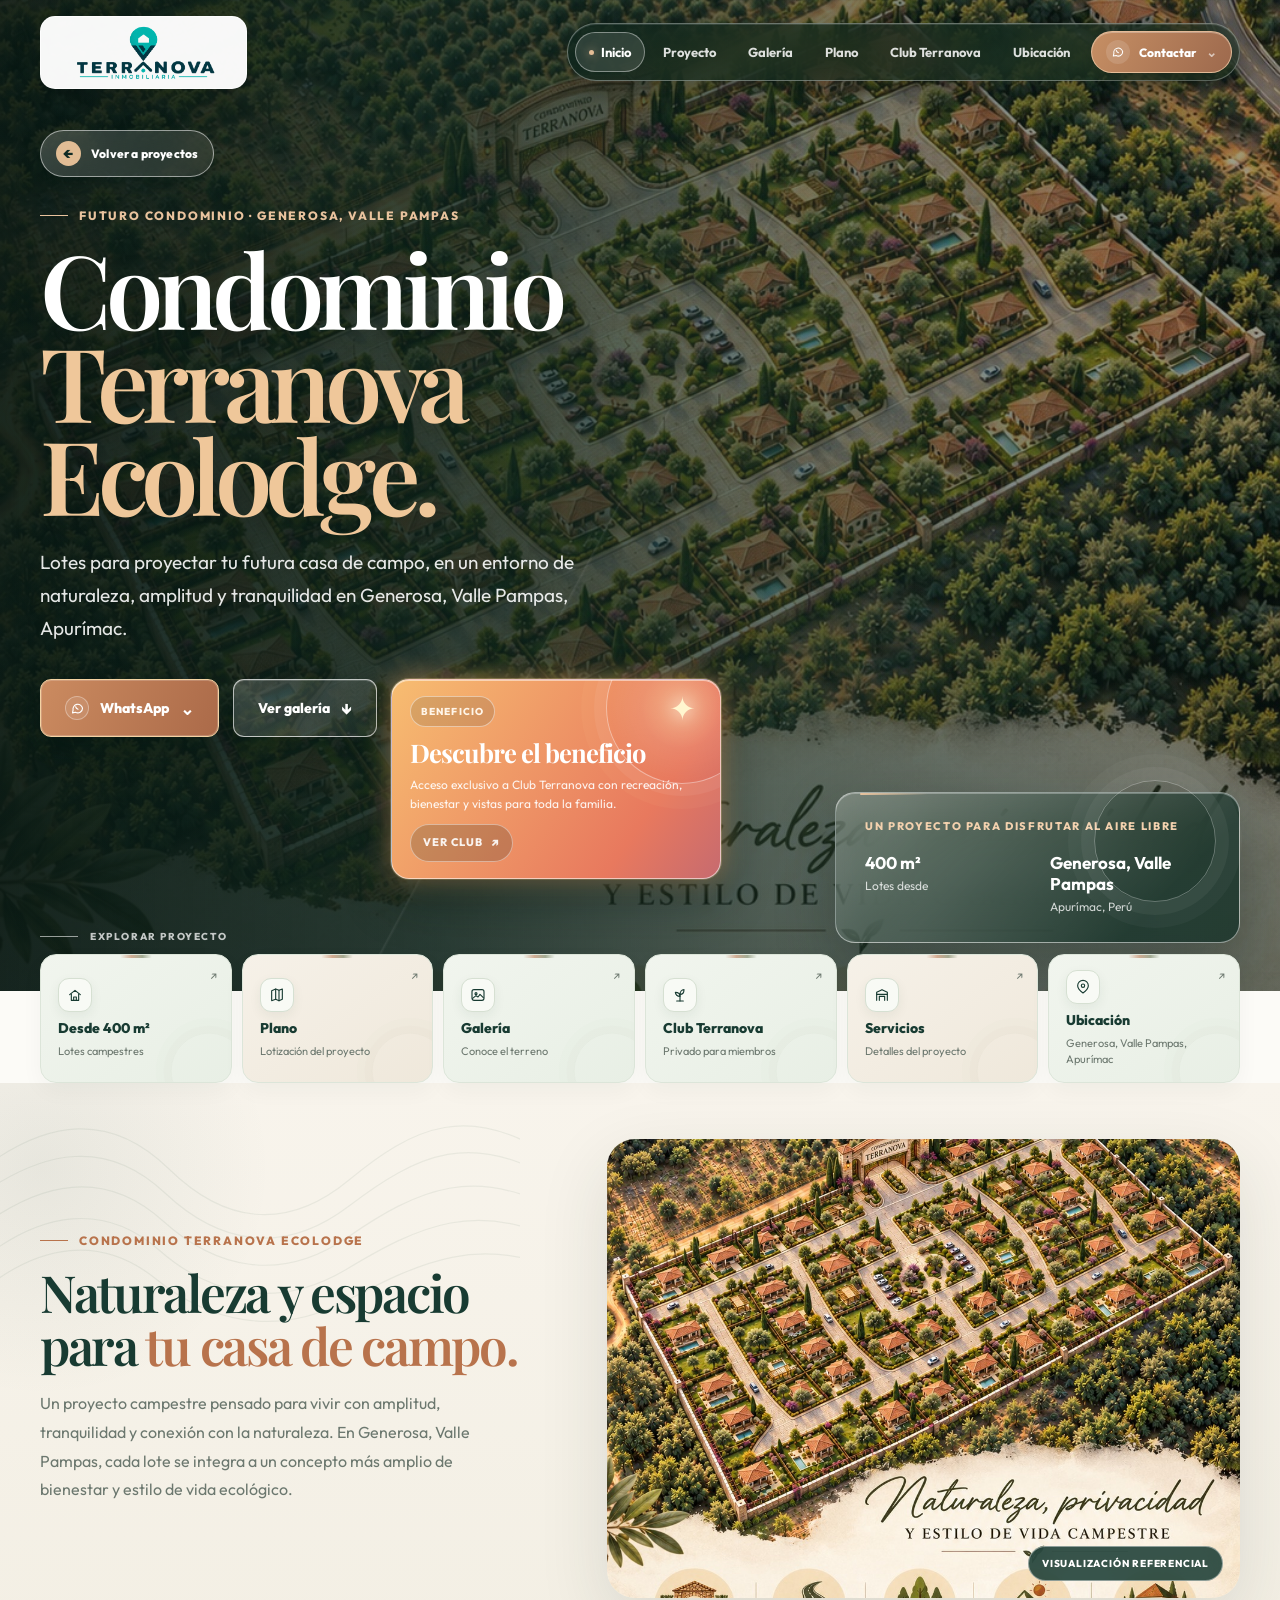
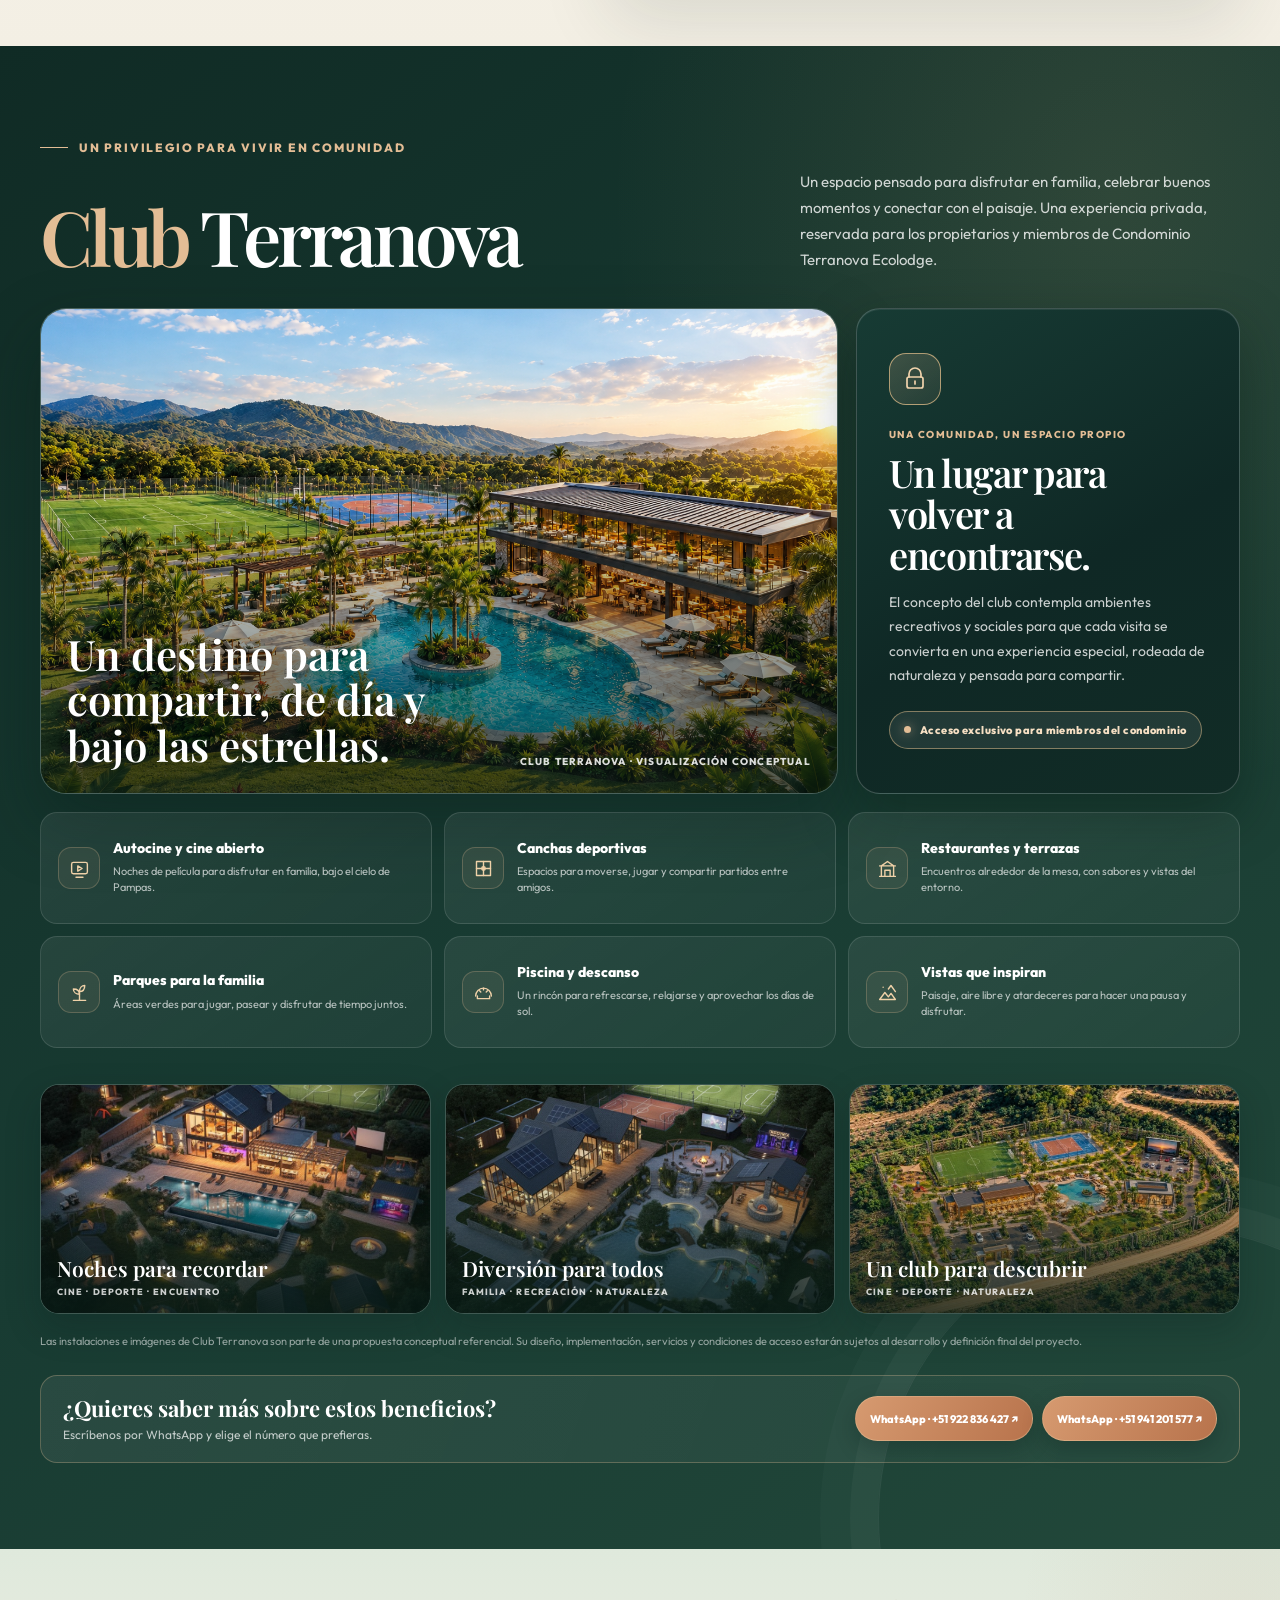
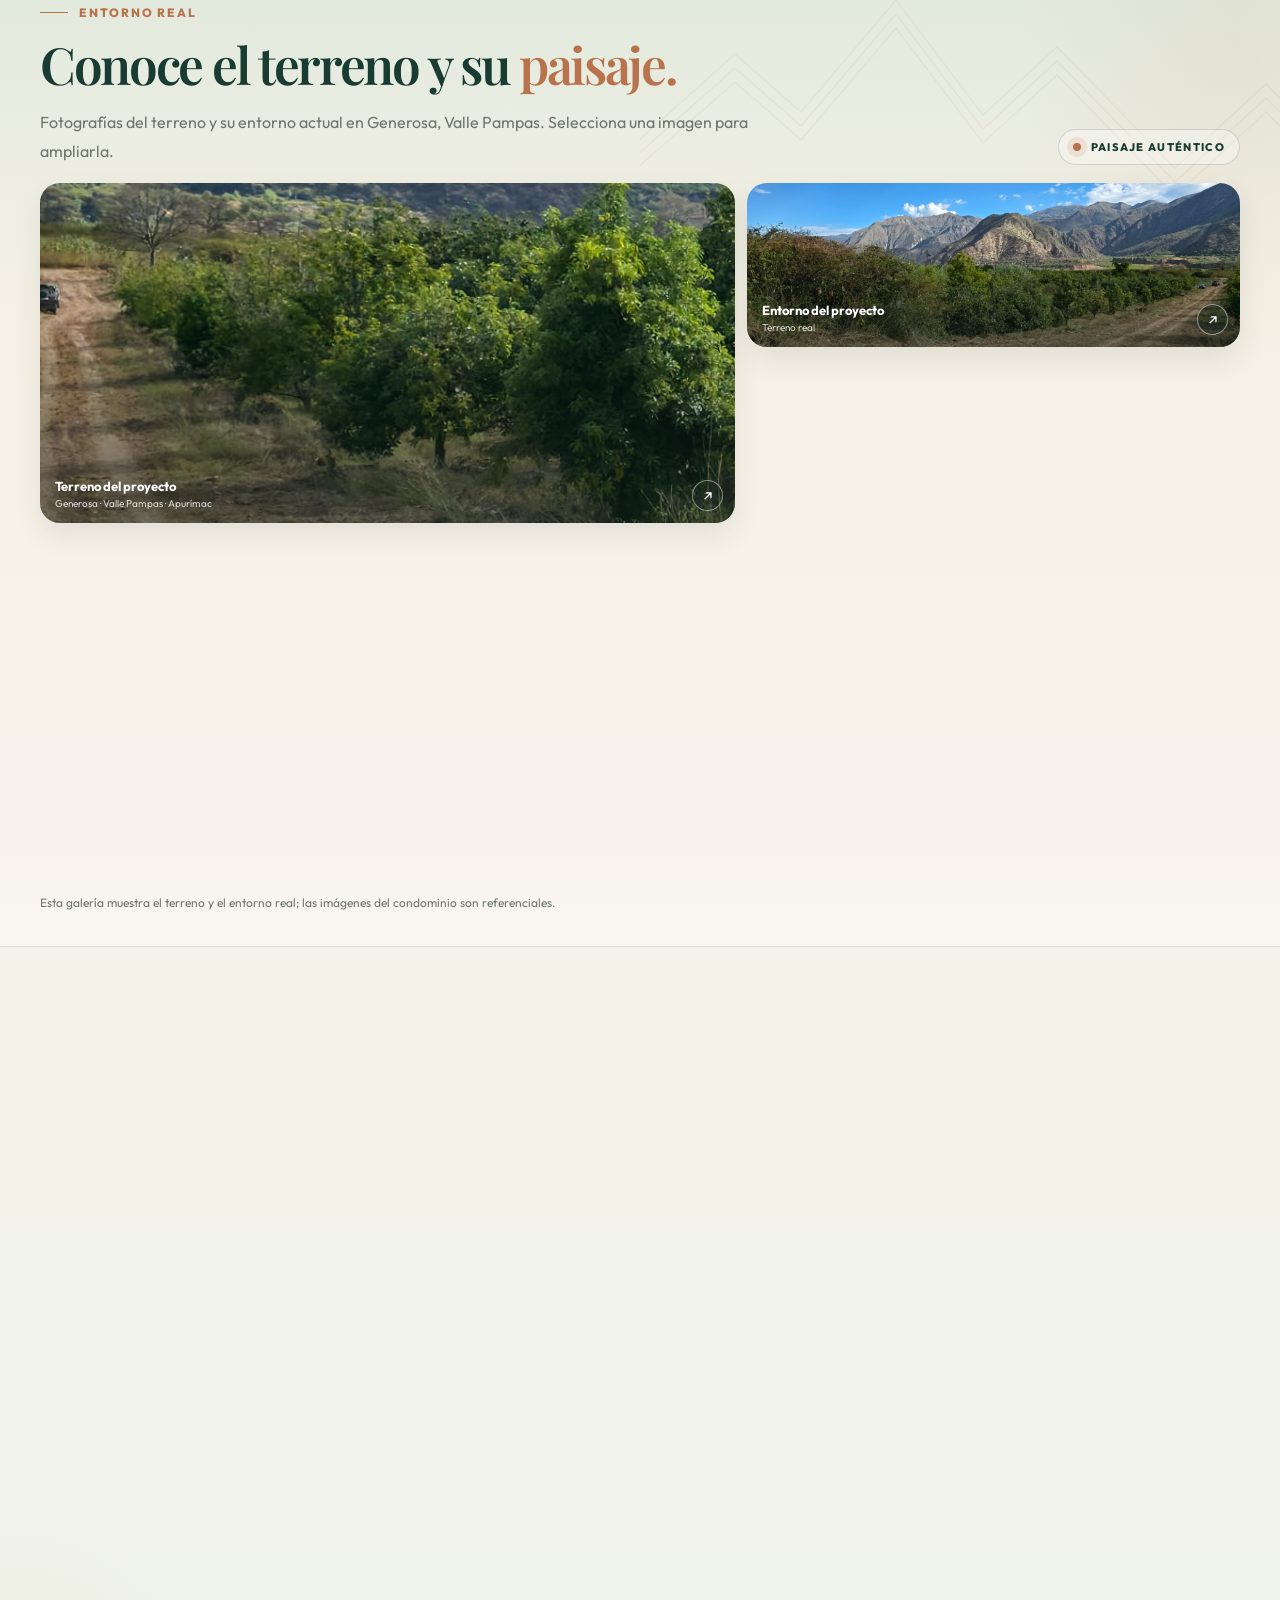
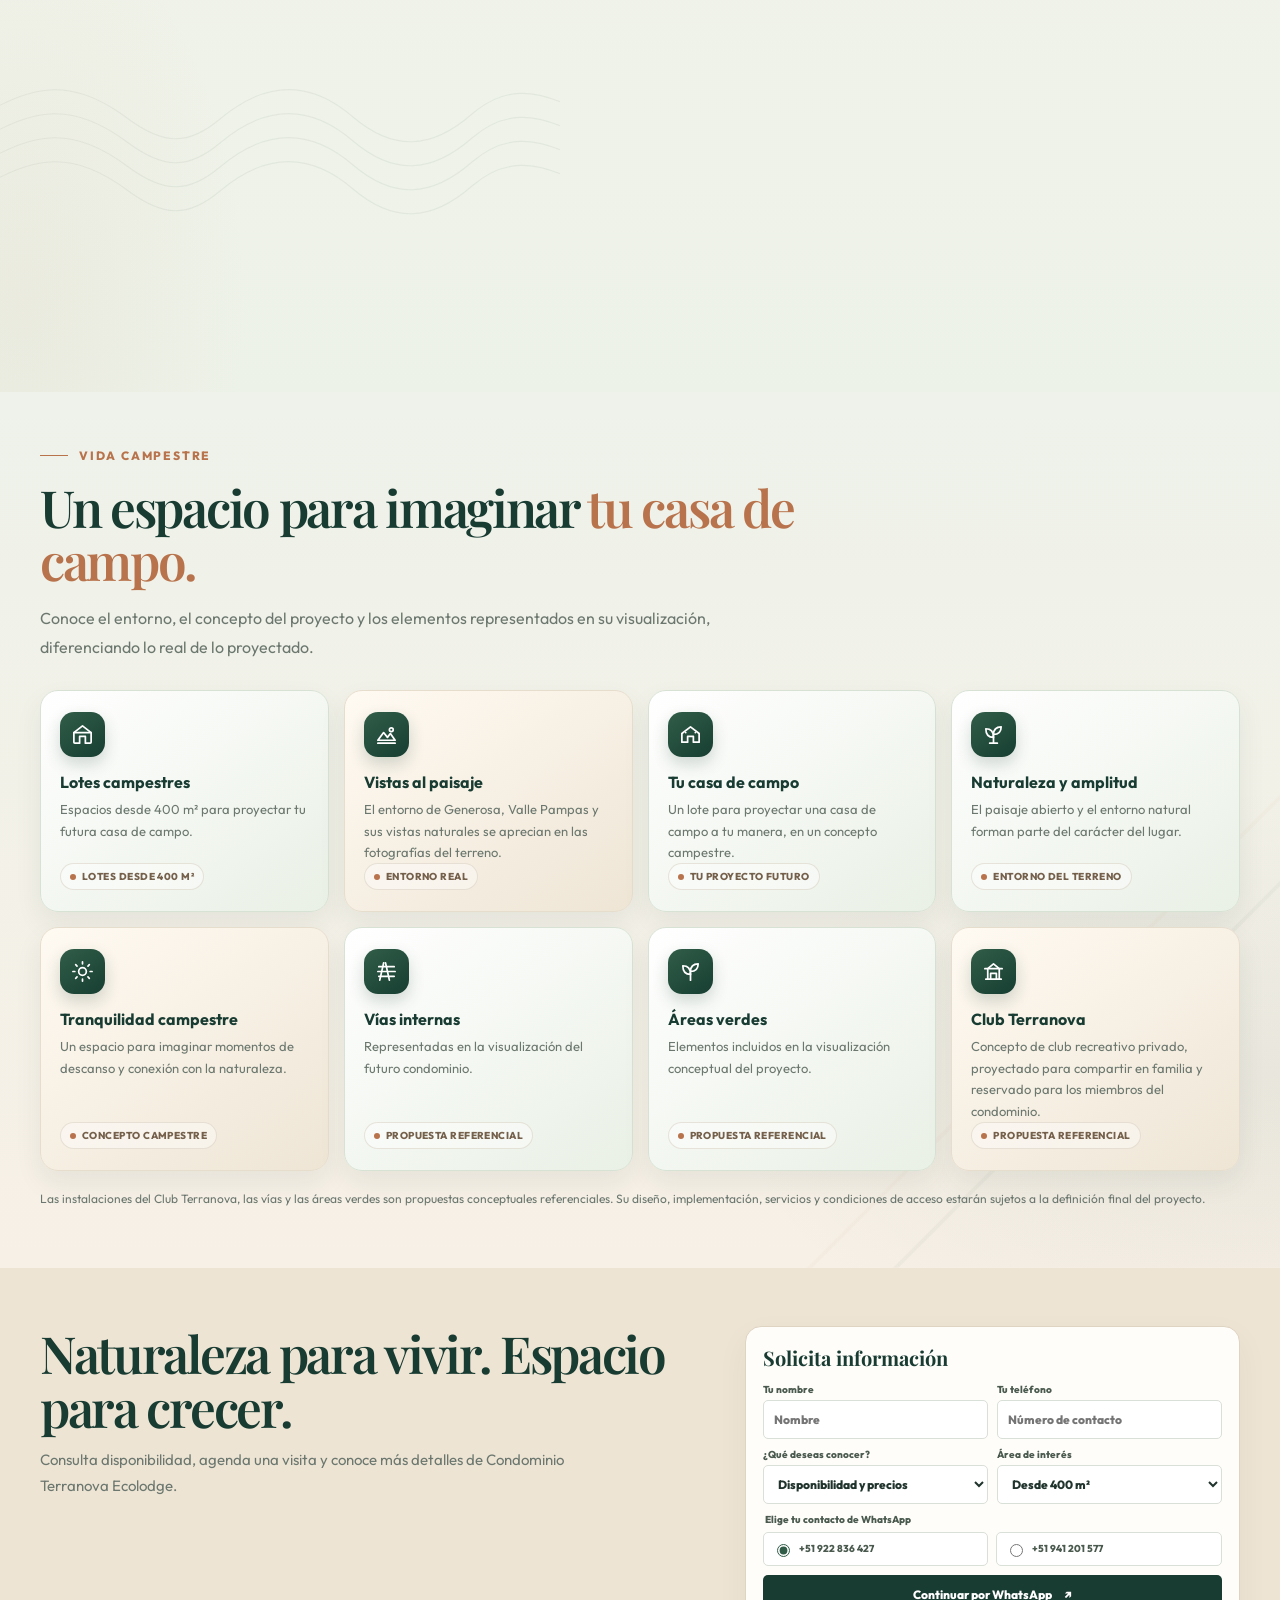
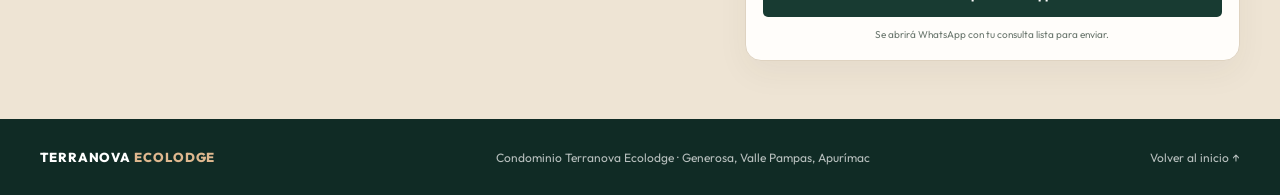
==== commit 475cce7f: "mejor para celular" ====
--- a/chincheros.html
+++ b/chincheros.html
@@ -387,6 +387,37 @@
     @media(max-width:1000px){.highlight-grid{grid-template-columns:repeat(2,minmax(0,1fr))}.closing-inner{flex-direction:column}.closing-form{width:100%;max-width:650px}}
     @media(max-width:760px){.hero{min-height:max(720px,90svh)}section{padding:60px 0}.overview{padding-top:60px}closing-form{grid-template-columns:1fr 1fr}.service-card{min-height:185px}}
     @media(max-width:480px){.hero{min-height:max(780px,92svh)}closing-form{grid-template-columns:1fr}.closing-form h3,.closing-form fieldset,.closing-form button,.closing-form .form-note{grid-column:1}.closing-form fieldset{flex-direction:column}.service-card{min-height:190px}}
+
+    /* Ajustes exclusivos para teléfono: evitar solapes y aprovechar el ancho disponible. */
+    @media(max-width:760px){
+      .hero{min-height:0}
+      .hero-content{align-items:stretch;padding:20px 0 34px}
+      .hero-copy{width:100%}
+      .hero-feature{position:relative;top:auto;right:auto;bottom:auto;left:auto;width:100%;margin-top:18px}
+      .plan-layout{grid-template-columns:minmax(0,1fr);gap:20px;margin-bottom:22px}
+      .plan-copy h2{max-width:620px;font-size:clamp(36px,8vw,48px);line-height:1.02}
+      .plan-copy p{max-width:620px;margin-top:12px;font-size:15px;line-height:1.6}
+      .gallery-header{align-items:flex-start;flex-direction:column;gap:14px;margin-bottom:20px}
+      .gallery-header .section-heading{width:100%}
+      .gallery-header .gallery-kicker{align-self:flex-start;margin:0}
+      .gallery{grid-template-columns:repeat(2,minmax(0,1fr));grid-auto-rows:150px;gap:10px}
+      .gallery-item:first-child{grid-column:span 1;grid-row:span 2}
+      .gallery-item:nth-child(2),.gallery-item:nth-child(3),.gallery-item:nth-child(n+4){grid-column:span 1;grid-row:span 1}
+    }
+    @media(max-width:480px){
+      .hero{min-height:0}
+      .hero-content{padding:16px 0 30px}
+      .hero-feature{gap:12px 16px;padding:17px}
+      .hero-feature-label{font-size:10px;line-height:1.4}
+      .feature strong{font-size:16px}
+      .feature span{font-size:12px;line-height:1.45}
+      .gallery{grid-auto-rows:132px;gap:8px}
+      .gallery-item{border-radius:16px}
+      .gallery-caption{bottom:10px;left:11px}
+      .gallery-caption strong{font-size:12px;line-height:1.2}
+      .gallery-caption small{font-size:9px}
+      .gallery-zoom{right:9px;bottom:9px;width:28px;height:28px}
+    }
   </style>
 </head>
 <body>
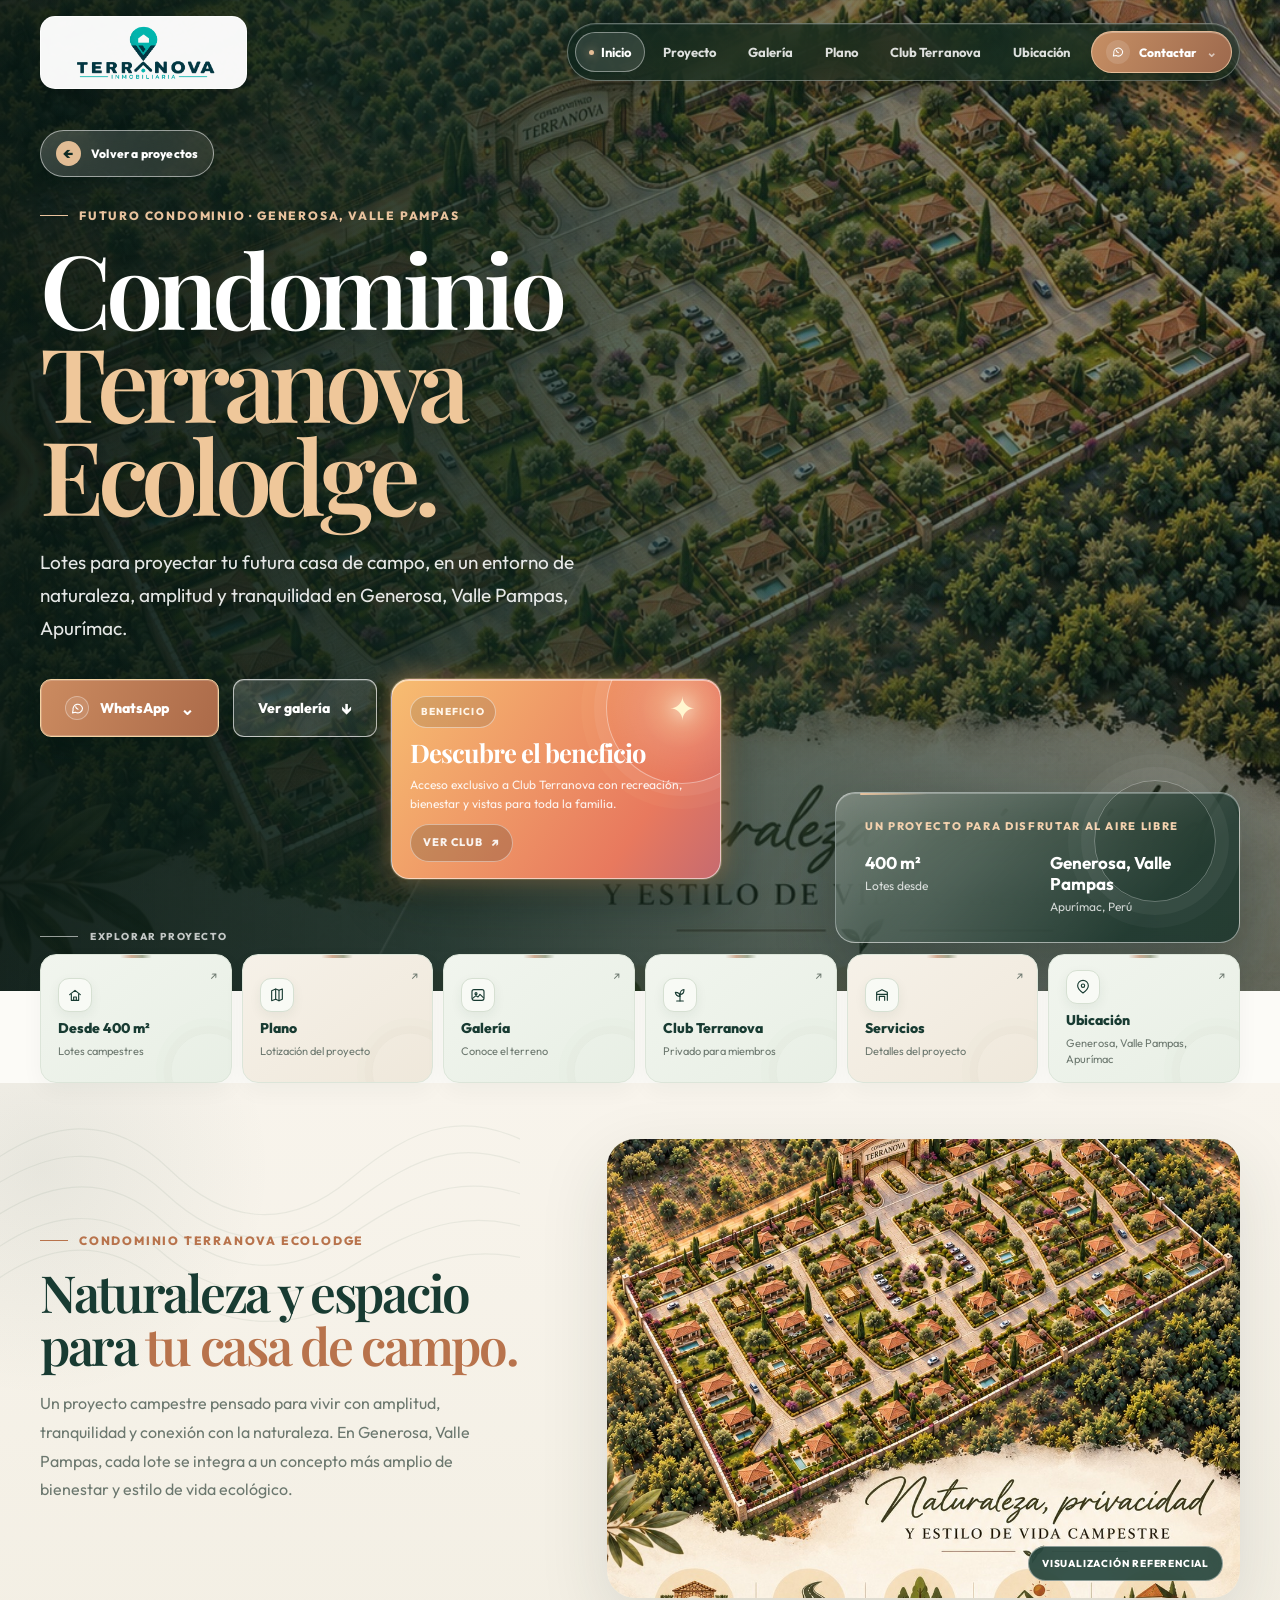
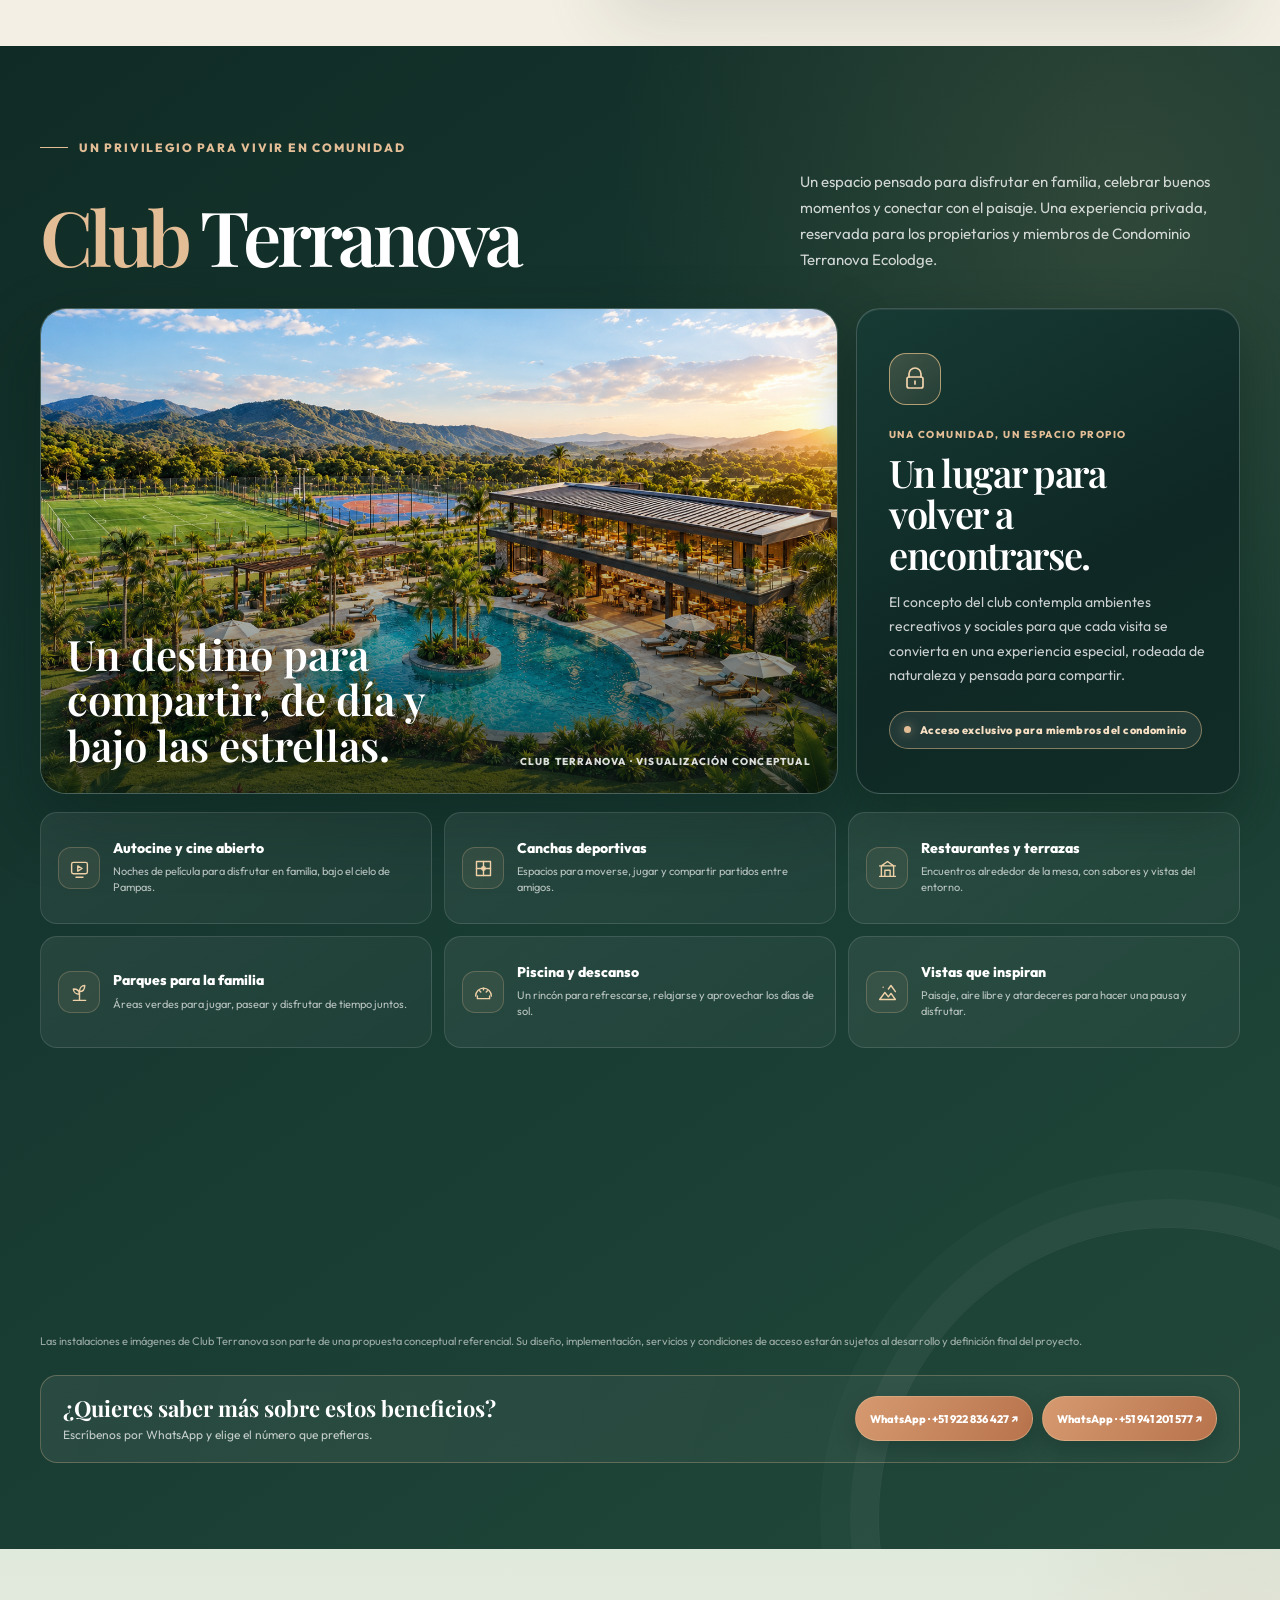
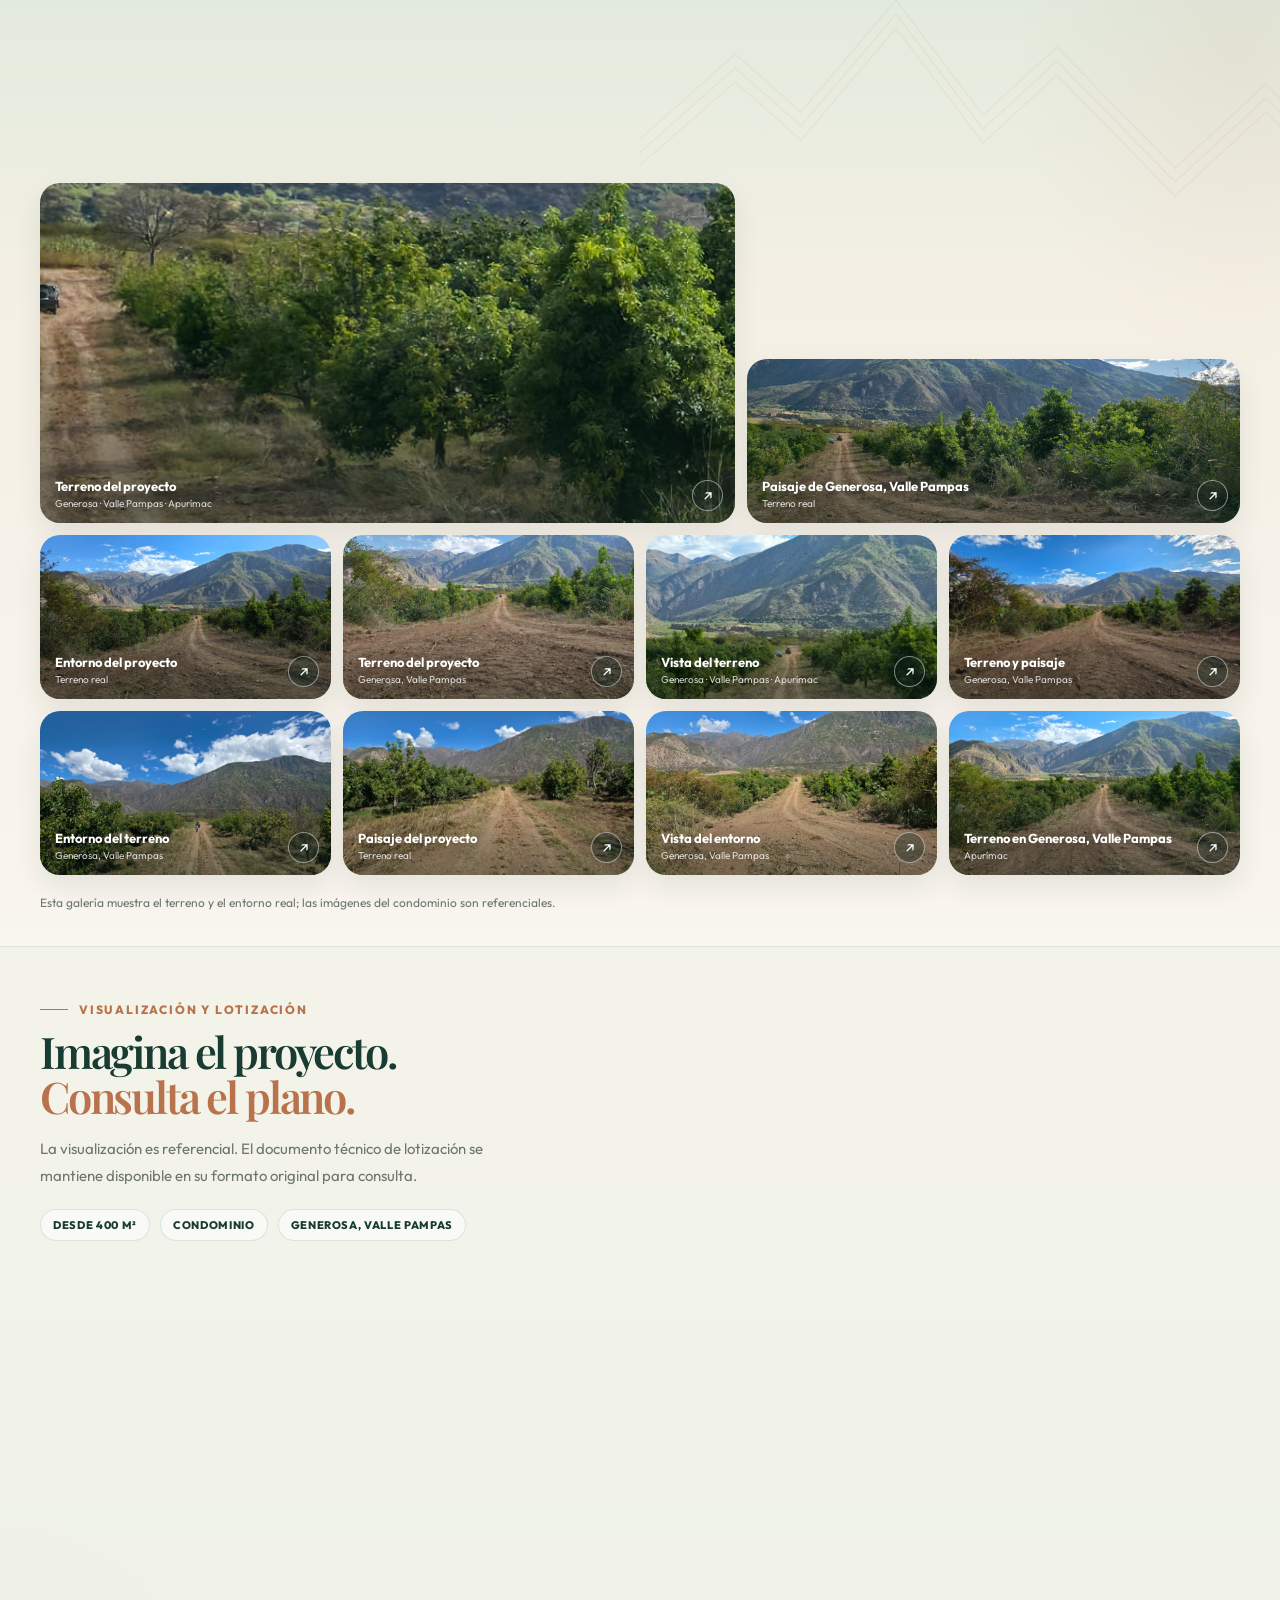
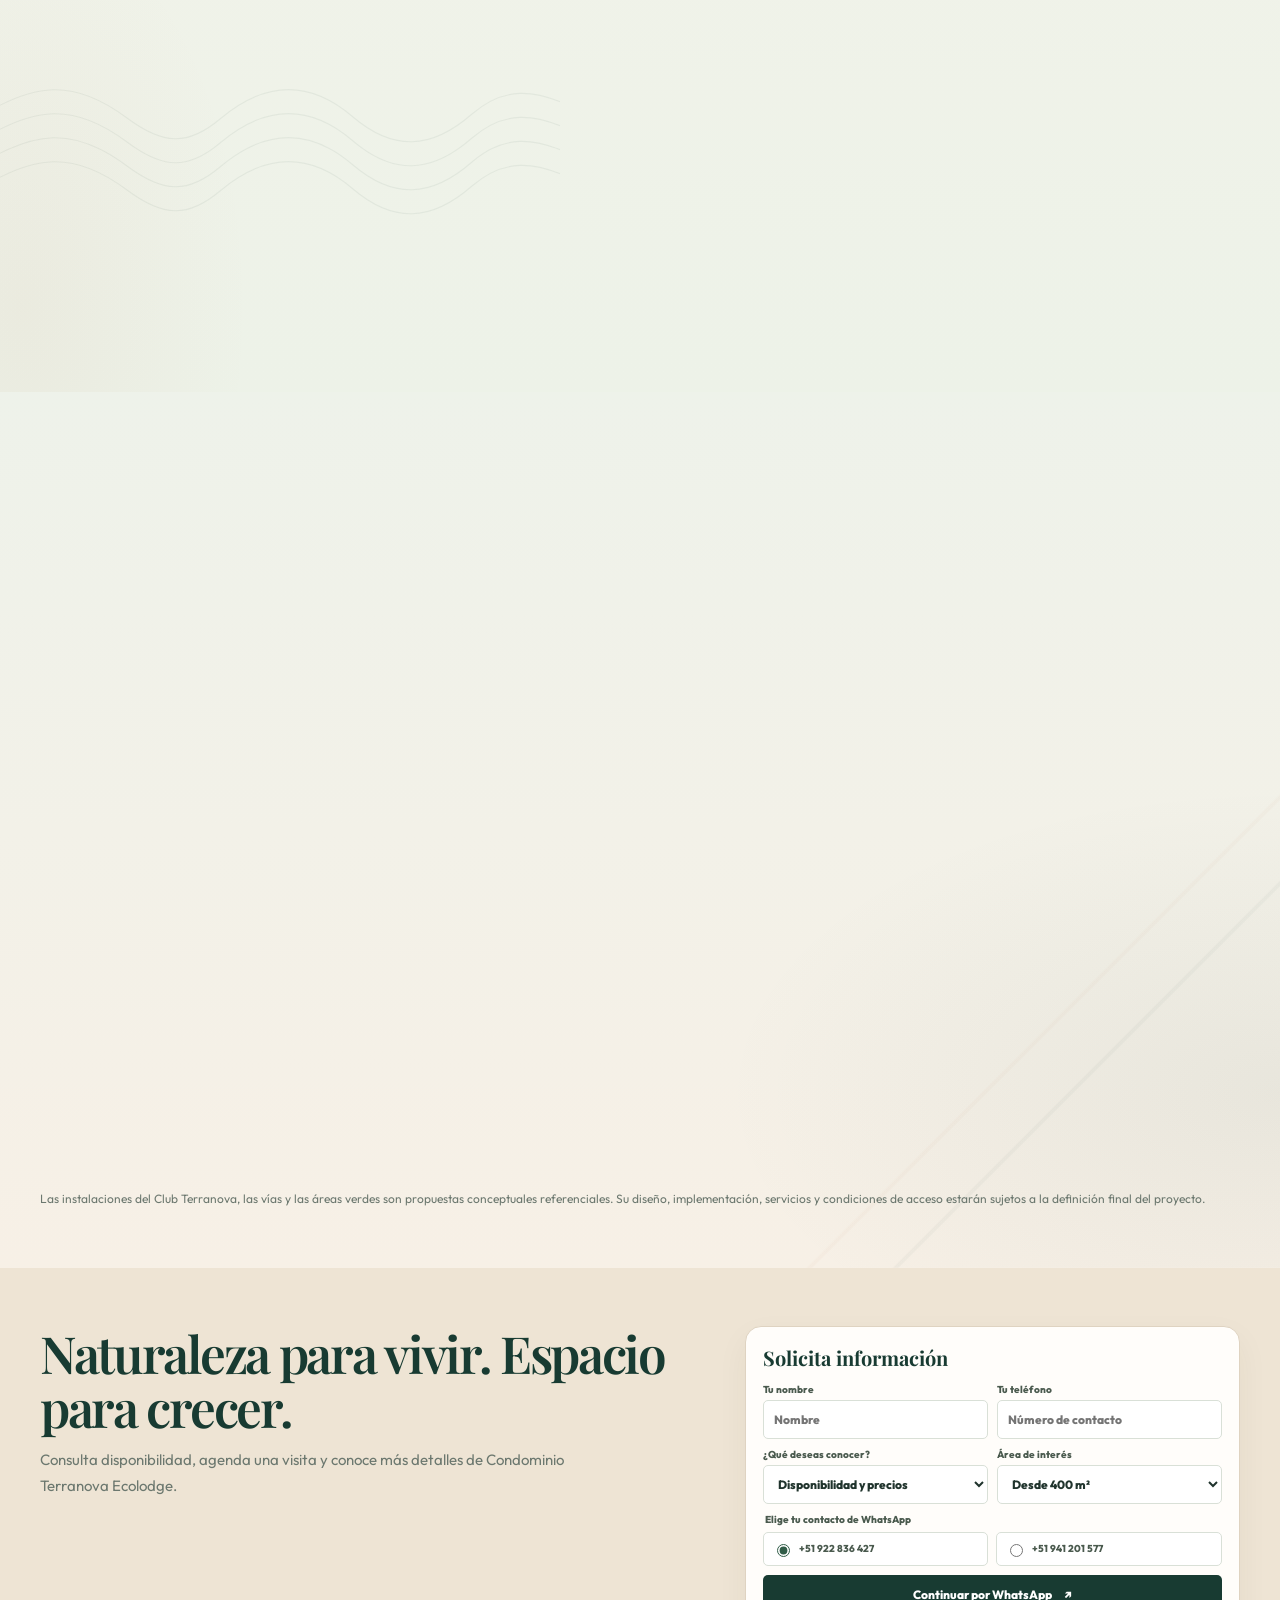
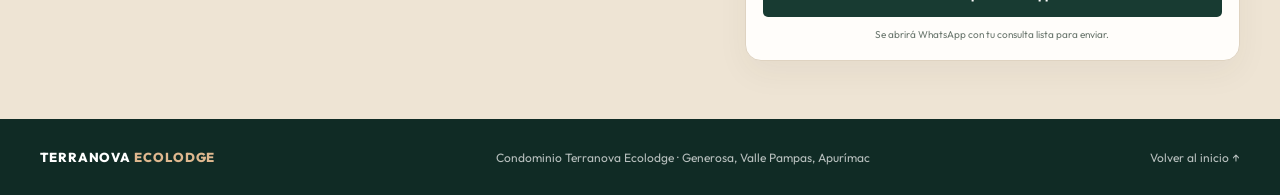
==== commit 85c74b41: "mejora de cel 2" ====
--- a/chincheros.html
+++ b/chincheros.html
@@ -391,9 +391,16 @@
     /* Ajustes exclusivos para teléfono: evitar solapes y aprovechar el ancho disponible. */
     @media(max-width:760px){
       .hero{min-height:0}
-      .hero-content{align-items:stretch;padding:20px 0 34px}
-      .hero-copy{width:100%}
-      .hero-feature{position:relative;top:auto;right:auto;bottom:auto;left:auto;width:100%;margin-top:18px}
+      .hero-content{display:block;align-items:stretch;padding:20px 0 34px}
+      .hero-copy{width:100%;max-width:100%;min-width:0}
+      .hero h1{max-width:100%;font-size:clamp(38px,10.5vw,58px);overflow-wrap:break-word}
+      .hero-subtitle{max-width:100%}
+      .hero-actions{max-width:100%}
+      .hero-actions .btn{max-width:100%}
+      .hero-feature{position:relative!important;inset:auto!important;display:grid;width:100%!important;max-width:100%!important;box-sizing:border-box;grid-template-columns:minmax(0,1fr) minmax(0,1fr);margin:18px 0 0}
+      .hero-feature-label{min-width:0;overflow-wrap:anywhere}
+      .feature{min-width:0}
+      .feature strong,.feature span{overflow-wrap:anywhere}
       .plan-layout{grid-template-columns:minmax(0,1fr);gap:20px;margin-bottom:22px}
       .plan-copy h2{max-width:620px;font-size:clamp(36px,8vw,48px);line-height:1.02}
       .plan-copy p{max-width:620px;margin-top:12px;font-size:15px;line-height:1.6}
@@ -407,7 +414,9 @@
     @media(max-width:480px){
       .hero{min-height:0}
       .hero-content{padding:16px 0 30px}
-      .hero-feature{gap:12px 16px;padding:17px}
+      .hero h1{font-size:clamp(35px,10.2vw,46px);letter-spacing:-.055em}
+      .hero-subtitle{font-size:14px;line-height:1.55}
+      .hero-feature{gap:12px 14px;padding:16px}
       .hero-feature-label{font-size:10px;line-height:1.4}
       .feature strong{font-size:16px}
       .feature span{font-size:12px;line-height:1.45}
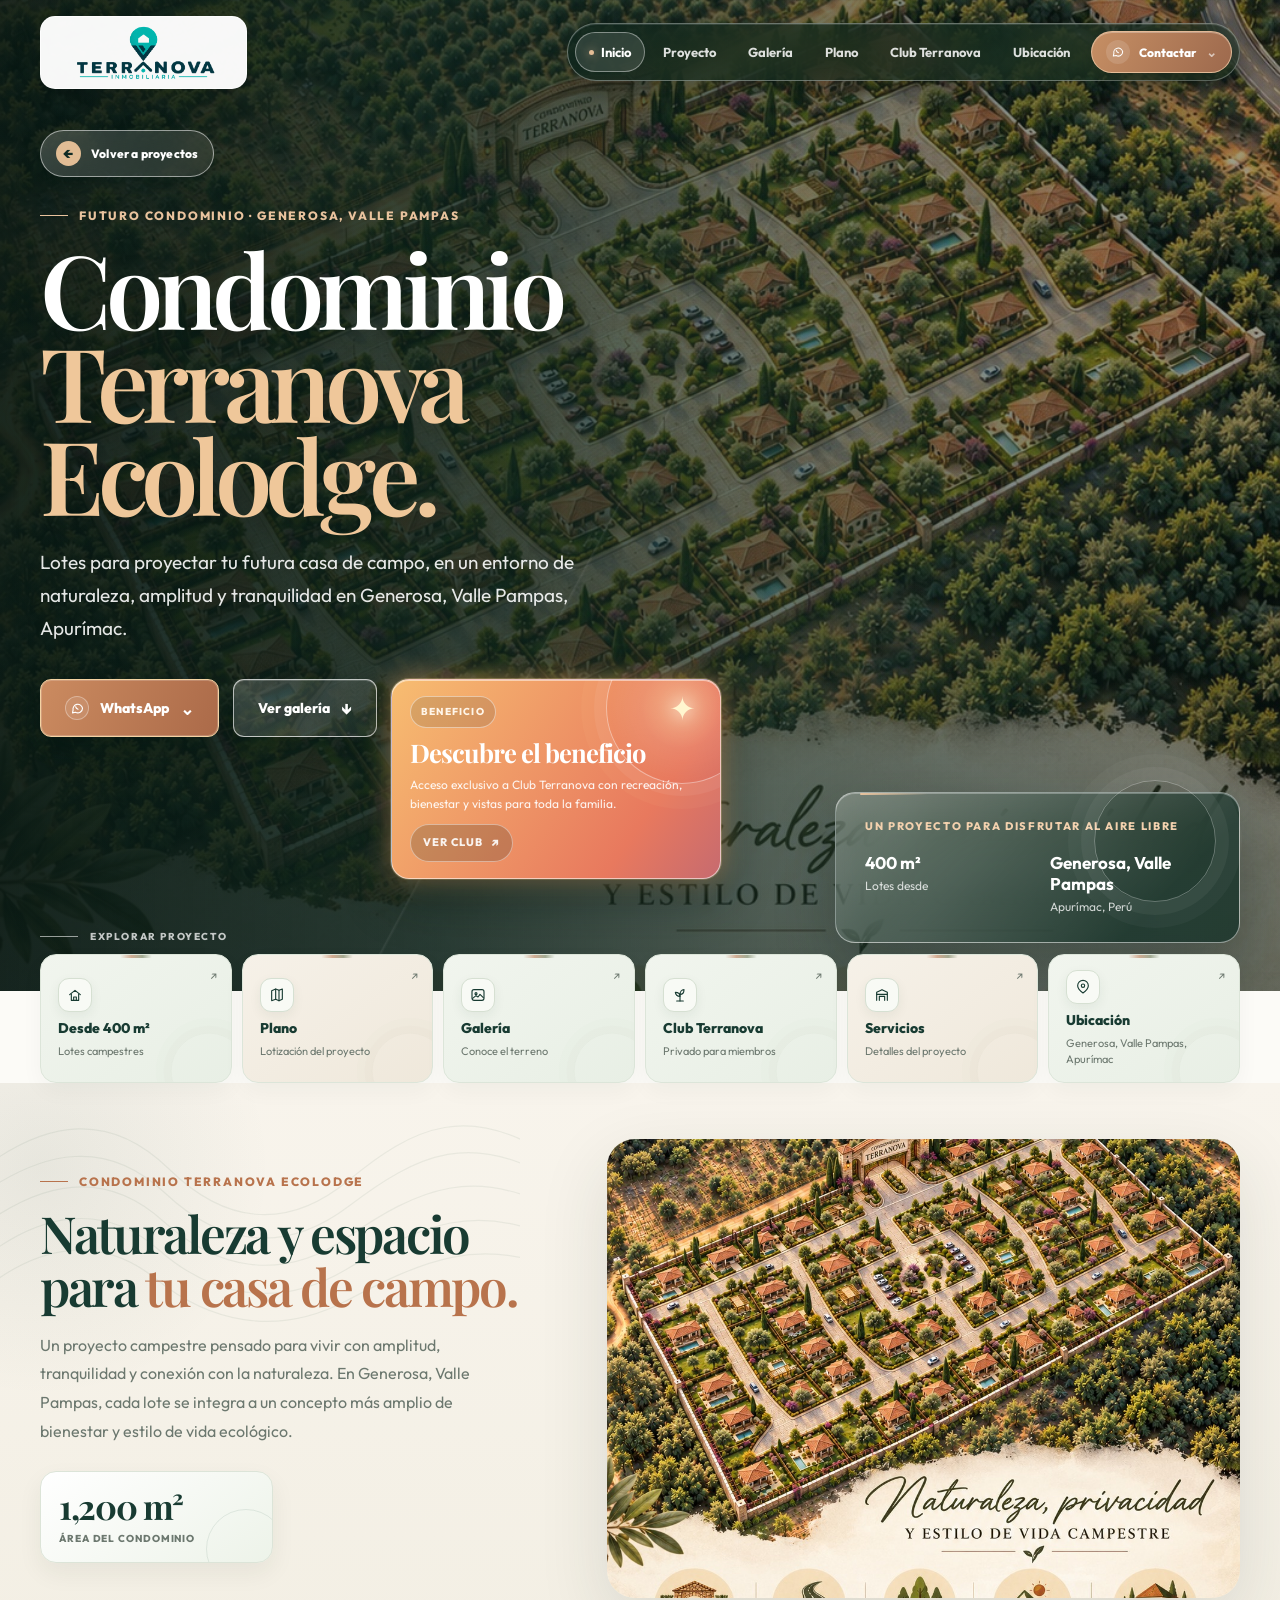
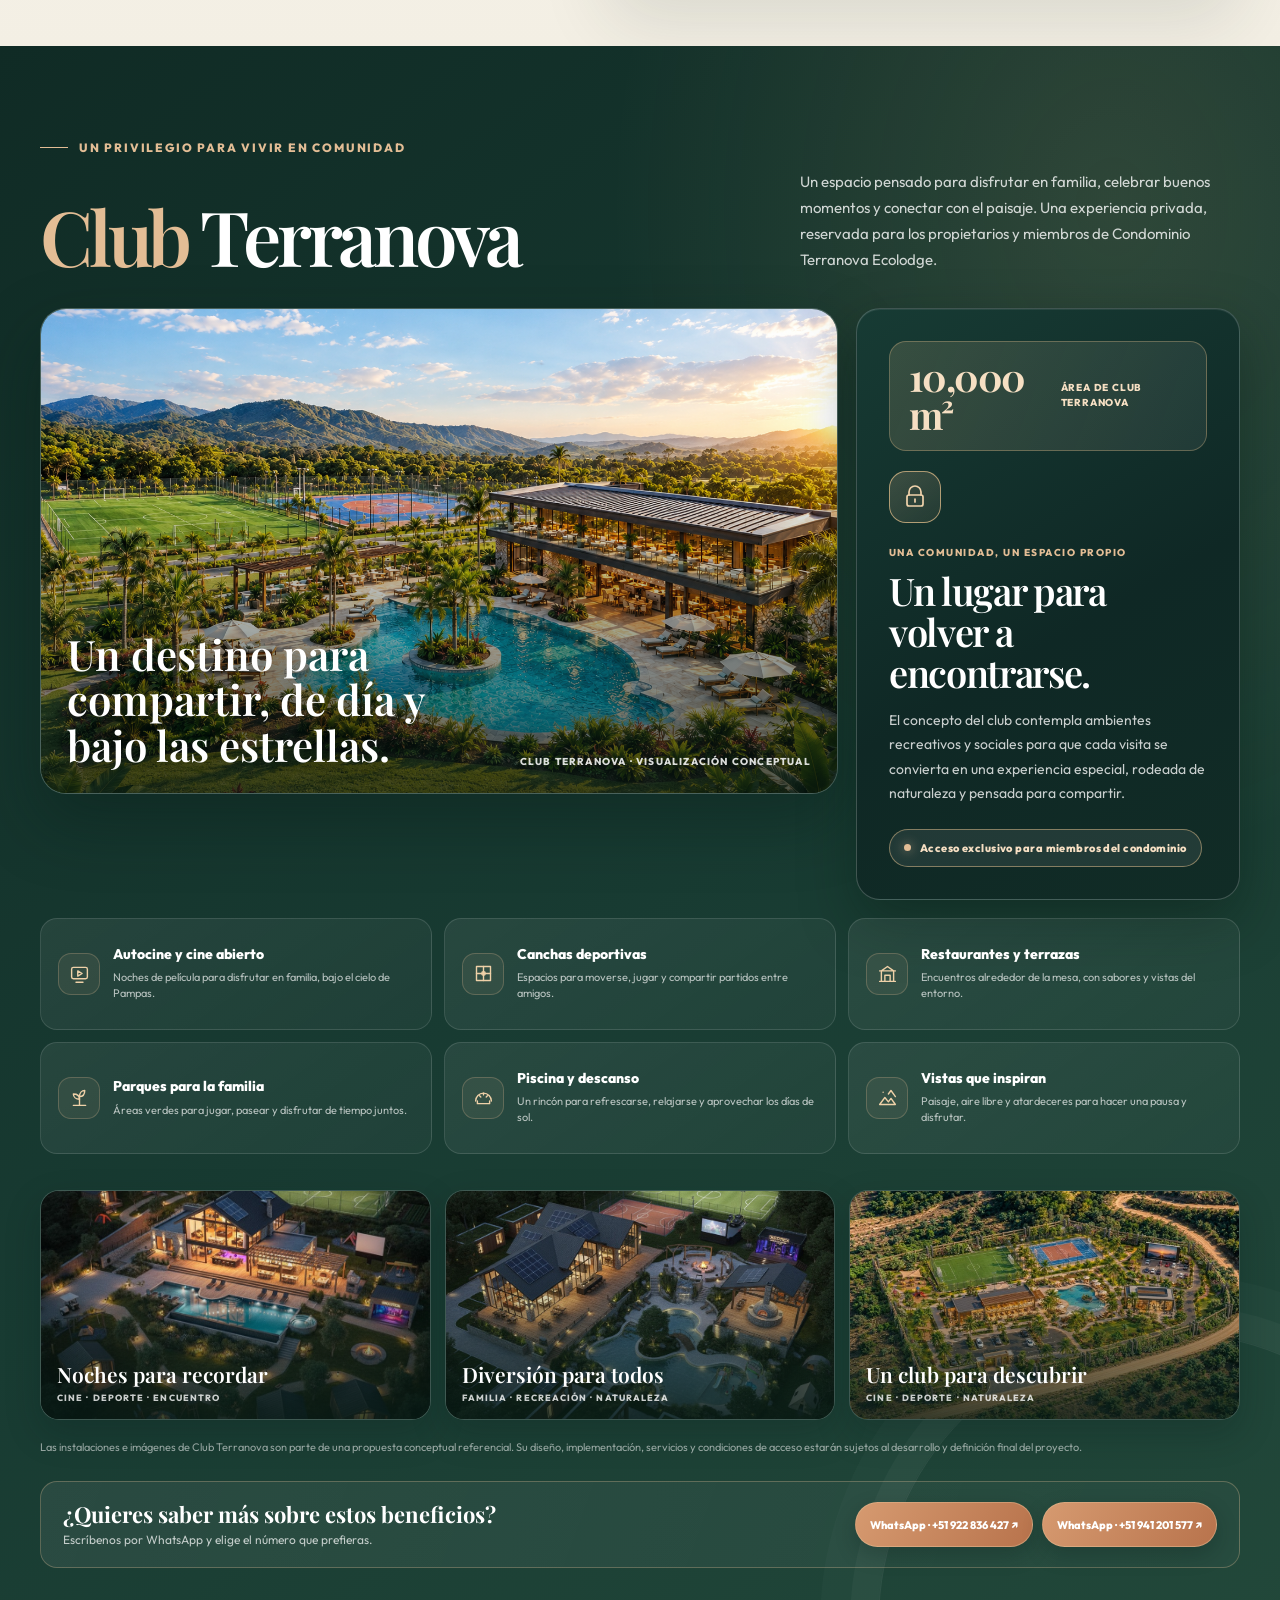
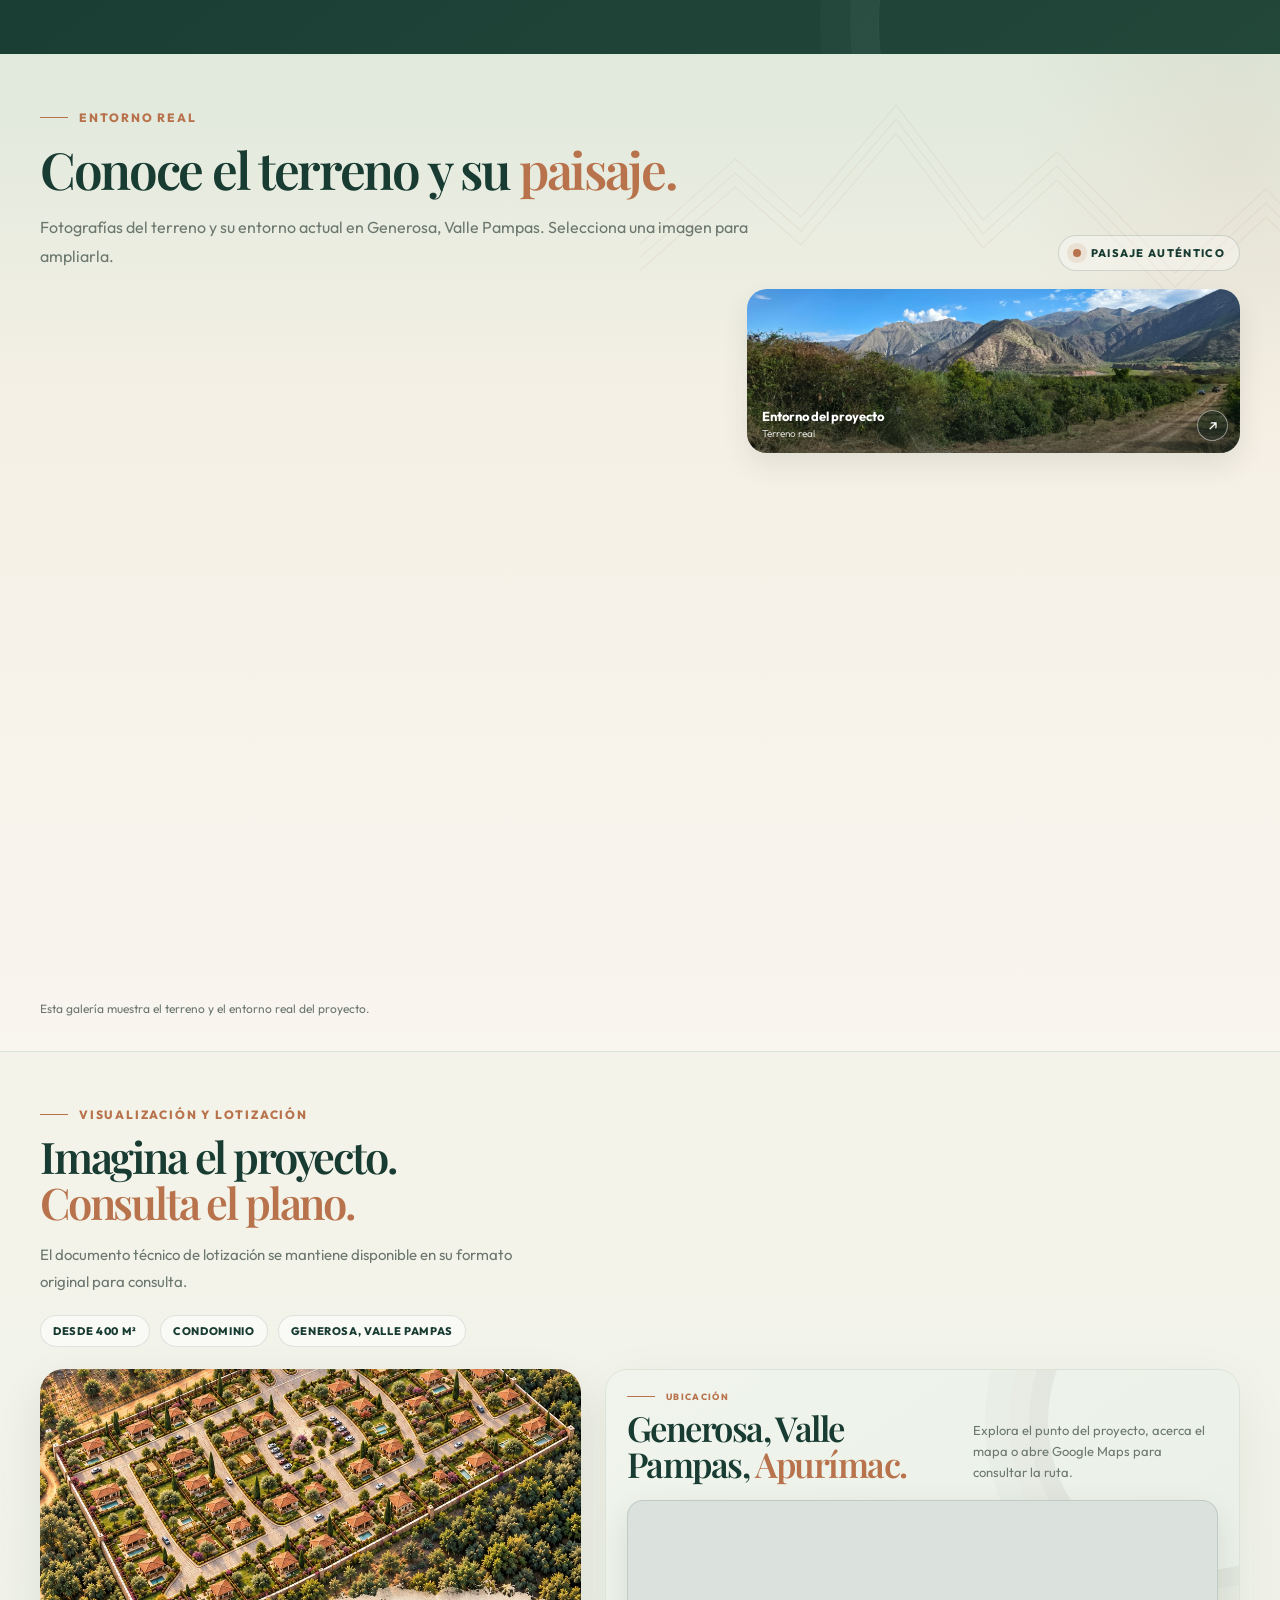
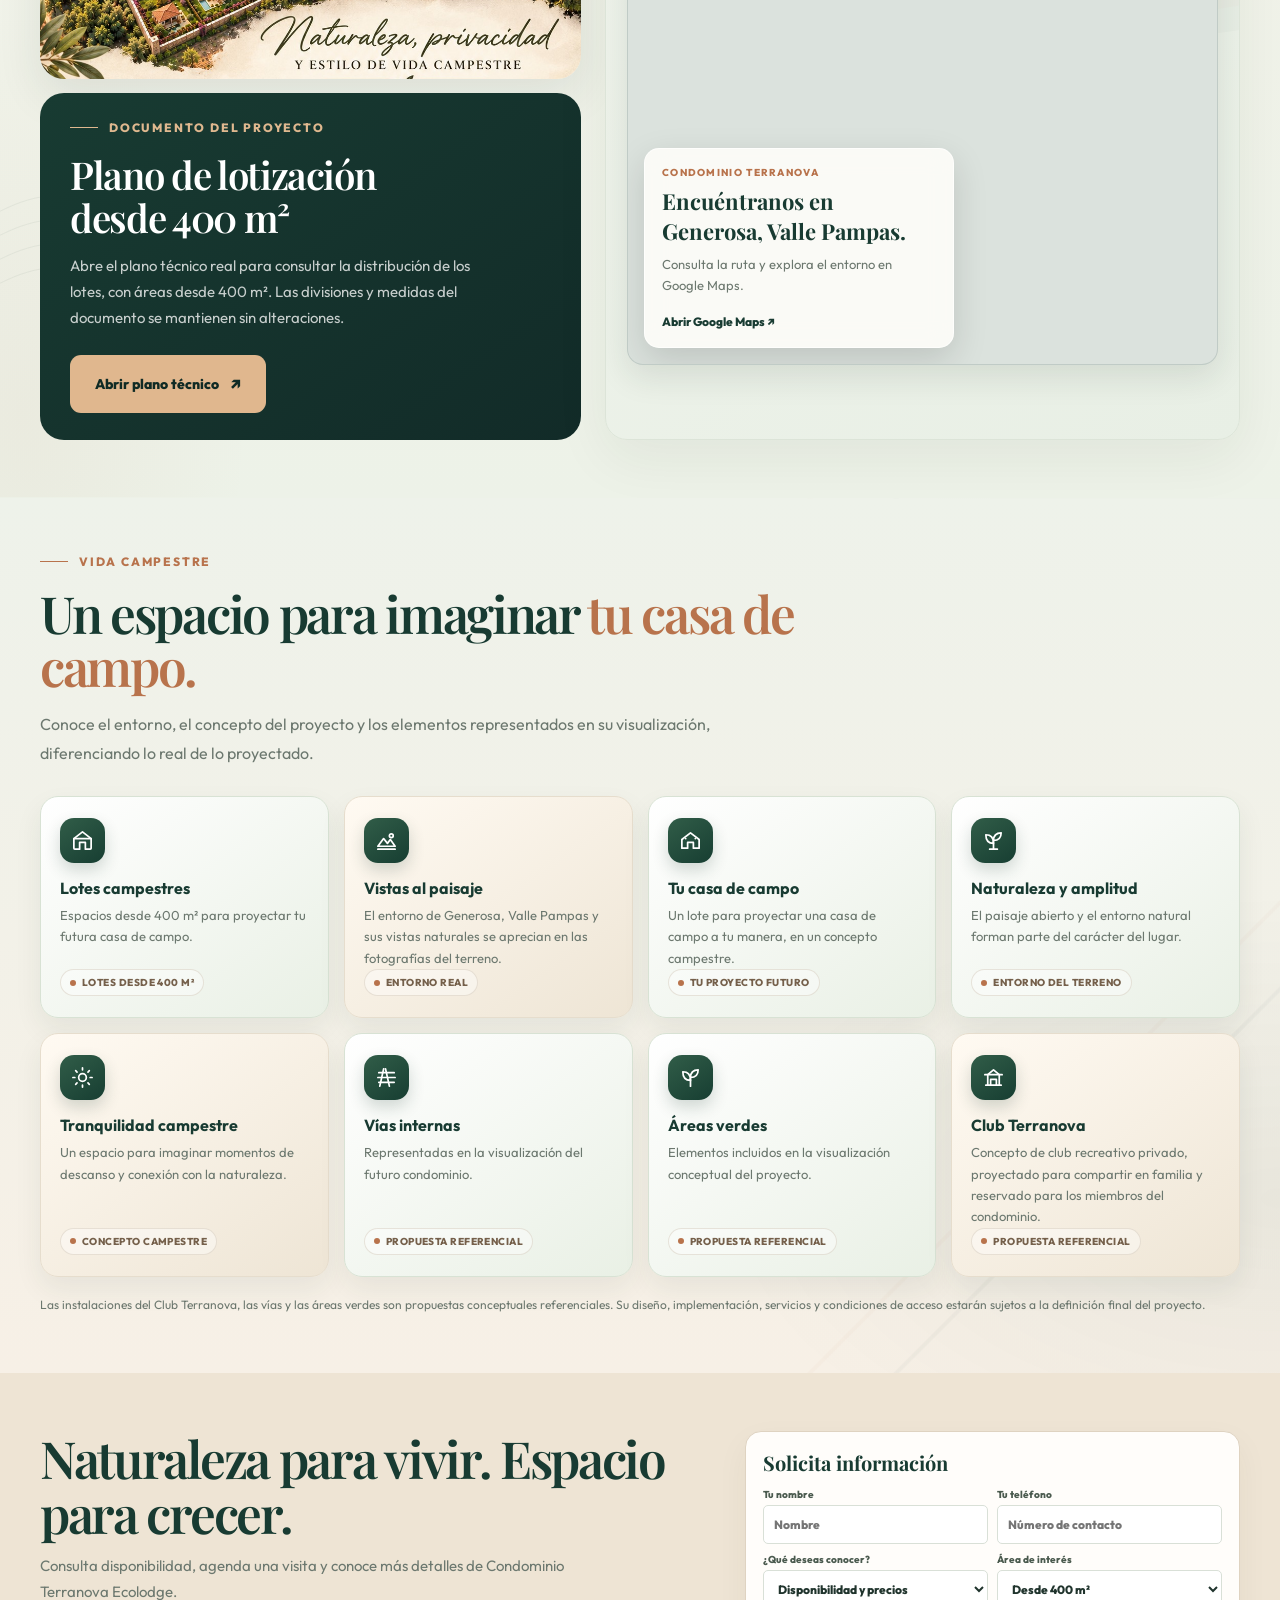
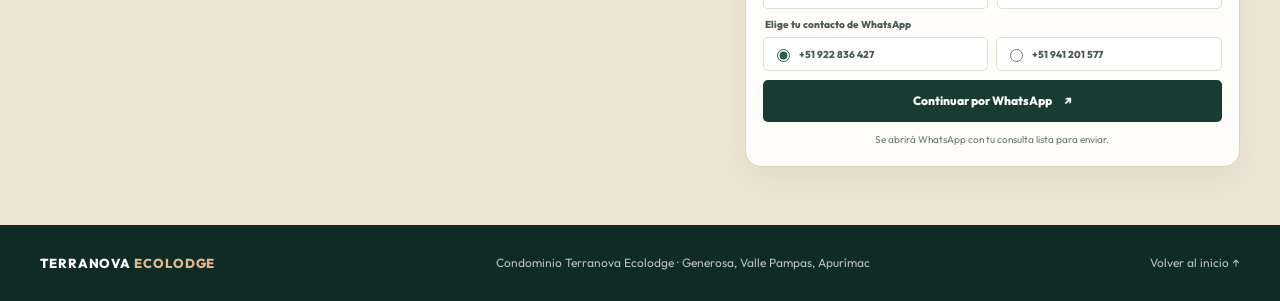
==== commit 7fdc1cef: "añadiendo los m2 del condominio y club" ====
--- a/chincheros.html
+++ b/chincheros.html
@@ -139,6 +139,11 @@
     .overview>.container,.gallery-section>.container,.plan-section>.container,.services-section>.container{position:relative;z-index:1}
     .overview-grid{display:grid;grid-template-columns:.86fr 1.14fr;align-items:center;gap:clamp(38px,7vw,92px)}
     .overview-copy .section-description{max-width:490px}
+    .area-highlights{display:grid;grid-template-columns:repeat(2,minmax(0,1fr));gap:12px;margin-top:25px;max-width:500px}
+    .area-highlight{position:relative;overflow:hidden;padding:17px 18px;border:1px solid #dce4d8;border-radius:16px;background:linear-gradient(145deg,#fff,#edf3e9);box-shadow:0 10px 24px #1d302710}
+    .area-highlight:after{position:absolute;right:-14px;bottom:-27px;width:78px;height:78px;border:1px solid #315d481c;border-radius:50%;content:""}
+    .area-highlight strong{display:block;color:var(--forest);font-family:"Playfair Display",Georgia,serif;font-size:clamp(24px,3vw,34px);line-height:1.05;letter-spacing:-.04em}
+    .area-highlight span{display:block;margin-top:7px;color:var(--muted);font-size:10px;font-weight:800;letter-spacing:.09em;text-transform:uppercase}
     .overview-image{position:relative;overflow:hidden;border-radius:28px;box-shadow:var(--shadow)}
     .overview-image img{width:100%;min-height:340px;max-height:510px;aspect-ratio:1.38;transition:transform .8s cubic-bezier(.2,.7,.2,1);object-fit:cover}
     .overview-image:hover img{transform:scale(1.025)}
@@ -226,6 +231,9 @@
     .club-membership p{margin:15px 0 0;color:#ffffffc7;font-size:14px;line-height:1.75}
     .club-member-pill{display:inline-flex;align-items:center;gap:9px;margin-top:23px;padding:11px 14px;border:1px solid rgba(232,194,141,.5);border-radius:999px;background:rgba(255,255,255,.08);color:#f6dfc3;font-size:11px;font-weight:800;letter-spacing:.04em}
     .club-member-pill:before{width:7px;height:7px;border-radius:50%;background:#e3bd95;box-shadow:0 0 11px #e3bd95b3;content:""}
+    .club-area{display:flex;align-items:center;gap:13px;margin:0 0 20px;padding:16px 19px;border:1px solid rgba(232,194,141,.32);border-radius:17px;background:linear-gradient(110deg,rgba(232,194,141,.16),rgba(255,255,255,.07));color:#f6dfc3}
+    .club-area strong{font-family:"Playfair Display",Georgia,serif;font-size:clamp(27px,3vw,38px);line-height:1;letter-spacing:-.04em}
+    .club-area span{max-width:170px;font-size:10px;font-weight:800;line-height:1.45;letter-spacing:.08em;text-transform:uppercase}
     .club-amenities{display:grid;grid-template-columns:repeat(3,minmax(0,1fr));gap:12px;margin-top:18px}
     .club-amenity{position:relative;display:grid;grid-template-columns:42px 1fr;align-content:center;align-items:center;gap:0 13px;min-height:112px;padding:17px;border:1px solid #ffffff1f;border-radius:17px;background:linear-gradient(145deg,#ffffff12,#ffffff08);transition:transform .3s,border-color .3s,background .3s,box-shadow .3s}
     .club-amenity:hover{transform:translateY(-5px);border-color:#e3bd9578;background:linear-gradient(145deg,#ffffff1c,#ffffff0c);box-shadow:0 16px 30px #071b1738}
@@ -327,6 +335,7 @@
       .club-showcase{grid-template-columns:1fr}
       .club-main-visual,.club-main-visual img{height:clamp(290px,58vw,430px);min-height:290px}
       .club-membership{padding:27px}
+      .area-highlights{max-width:100%}.area-highlight{padding:15px 13px}
       .club-gallery{grid-template-columns:repeat(2,minmax(0,1fr));gap:10px;margin-top:26px}
       .club-gallery figure:last-child{grid-column:1/-1}
       .club-contact-cta{align-items:flex-start;flex-direction:column}
@@ -369,6 +378,8 @@
       .club-visual-caption strong{font-size:27px}
       .club-visual-caption span{text-align:left}
       .club-membership{padding:23px}
+      .area-highlights{gap:9px;margin-top:20px}.area-highlight{padding:13px 11px;border-radius:13px}.area-highlight span{font-size:9px}
+      .club-area{align-items:flex-start;flex-direction:column;gap:7px;padding:15px}.club-area span{max-width:none}
       .club-member-pill{align-items:flex-start;border-radius:14px;line-height:1.45}
       .club-amenities{grid-template-columns:1fr;gap:9px;margin-top:12px}
       .club-amenity{min-height:96px}
@@ -501,10 +512,12 @@
           <div class="eyebrow">Condominio Terranova Ecolodge</div>
           <h2 class="section-title">Naturaleza y espacio para <span>tu casa de campo.</span></h2>
           <p class="section-description">Un proyecto campestre pensado para vivir con amplitud, tranquilidad y conexión con la naturaleza. En Generosa, Valle Pampas, cada lote se integra a un concepto más amplio de bienestar y estilo de vida ecológico.</p>
+          <div class="area-highlights" aria-label="Áreas del proyecto">
+            <div class="area-highlight"><strong>1,200 m²</strong><span>Área del condominio</span></div>
+          </div>
         </div>
         <div class="overview-image" data-reveal>
-          <img src="assets/chincheros/condominio-terranova.jpeg" alt="Visualización referencial del futuro Condominio Terranova con casas, jardines y vías">
-          <span class="image-note">VISUALIZACIÓN REFERENCIAL</span>
+          <img src="assets/chincheros/condominio-terranova.jpeg" alt="Vista conceptual del Condominio Terranova con casas, jardines y vías">
         </div>
       </div>
     </section>
@@ -526,6 +539,7 @@
             </figcaption>
           </figure>
           <aside class="club-membership" data-reveal>
+            <div class="club-area"><strong>10,000 m²</strong><span>Área de Club Terranova</span></div>
             <span class="club-membership-mark" aria-hidden="true"><svg viewBox="0 0 24 24"><path d="M6 10V7a6 6 0 0 1 12 0v3"/><rect x="4" y="10" width="16" height="11" rx="2"/><path d="M12 14v3"/></svg></span>
             <span class="club-membership-label">Una comunidad, un espacio propio</span>
             <h3>Un lugar para volver a encontrarse.</h3>
@@ -615,7 +629,7 @@
           <button class="gallery-item" type="button" data-lightbox="assets/chincheros/terreno-10.jpg" data-caption="Vista del entorno del terreno" aria-label="Ampliar fotografía 10 del terreno"><img src="assets/chincheros/terreno-10.jpg" alt="Vista del entorno del terreno" loading="lazy"><span class="gallery-caption"><strong>Vista del entorno</strong><small>Generosa, Valle Pampas</small></span><span class="gallery-zoom" aria-hidden="true">↗</span></button>
           <button class="gallery-item" type="button" data-lightbox="assets/chincheros/terreno-11.jpg" data-caption="Terreno en Generosa, Valle Pampas, Apurímac" aria-label="Ampliar fotografía 11 del terreno"><img src="assets/chincheros/terreno-11.jpg" alt="Terreno en Generosa, Valle Pampas, Apurímac" loading="lazy"><span class="gallery-caption"><strong>Terreno en Generosa, Valle Pampas</strong><small>Apurímac</small></span><span class="gallery-zoom" aria-hidden="true">↗</span></button>
         </div>
-        <p class="gallery-note">Esta galería muestra el terreno y el entorno real; las imágenes del condominio son referenciales.</p>
+        <p class="gallery-note">Esta galería muestra el terreno y el entorno real del proyecto.</p>
       </div>
     </section>
 
@@ -625,7 +639,7 @@
           <div class="plan-copy" data-reveal>
             <div class="eyebrow">Visualización y lotización</div>
             <h2>Imagina el proyecto. <span>Consulta el plano.</span></h2>
-            <p>La visualización es referencial. El documento técnico de lotización se mantiene disponible en su formato original para consulta.</p>
+            <p>El documento técnico de lotización se mantiene disponible en su formato original para consulta.</p>
             <div class="plan-badges">
               <span>Desde 400 m²</span>
               <span>Condominio</span>
@@ -636,8 +650,7 @@
         <div class="plan-location-grid">
           <div class="plan-column" data-reveal>
             <div class="plan-visual">
-              <img src="assets/chincheros/condominio-terranova.jpeg" alt="Visualización referencial del futuro condominio con casas, jardines y vías" loading="lazy">
-              <span class="image-note">IMAGEN REFERENCIAL</span>
+              <img src="assets/chincheros/condominio-terranova.jpeg" alt="Vista conceptual del futuro condominio con casas, jardines y vías" loading="lazy">
             </div>
             <div class="plan-detail">
               <div class="eyebrow">Documento del proyecto</div>
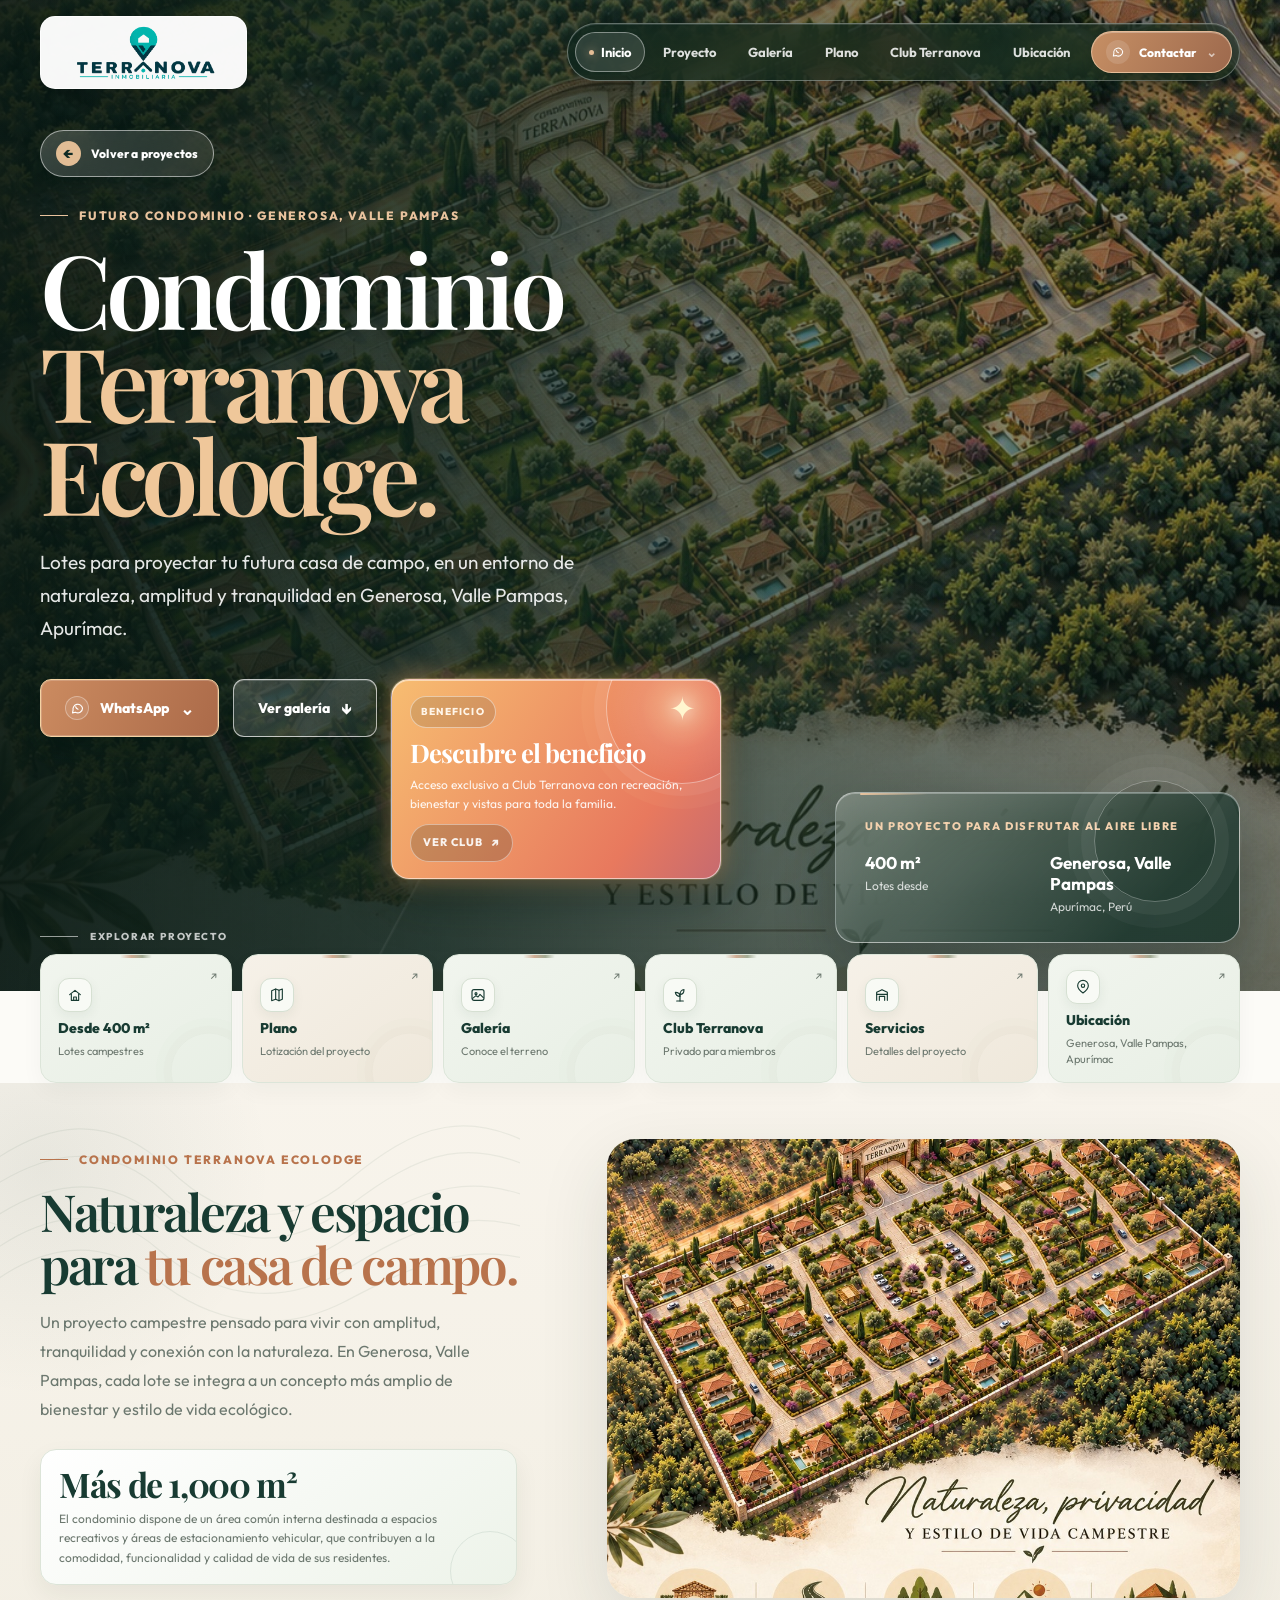
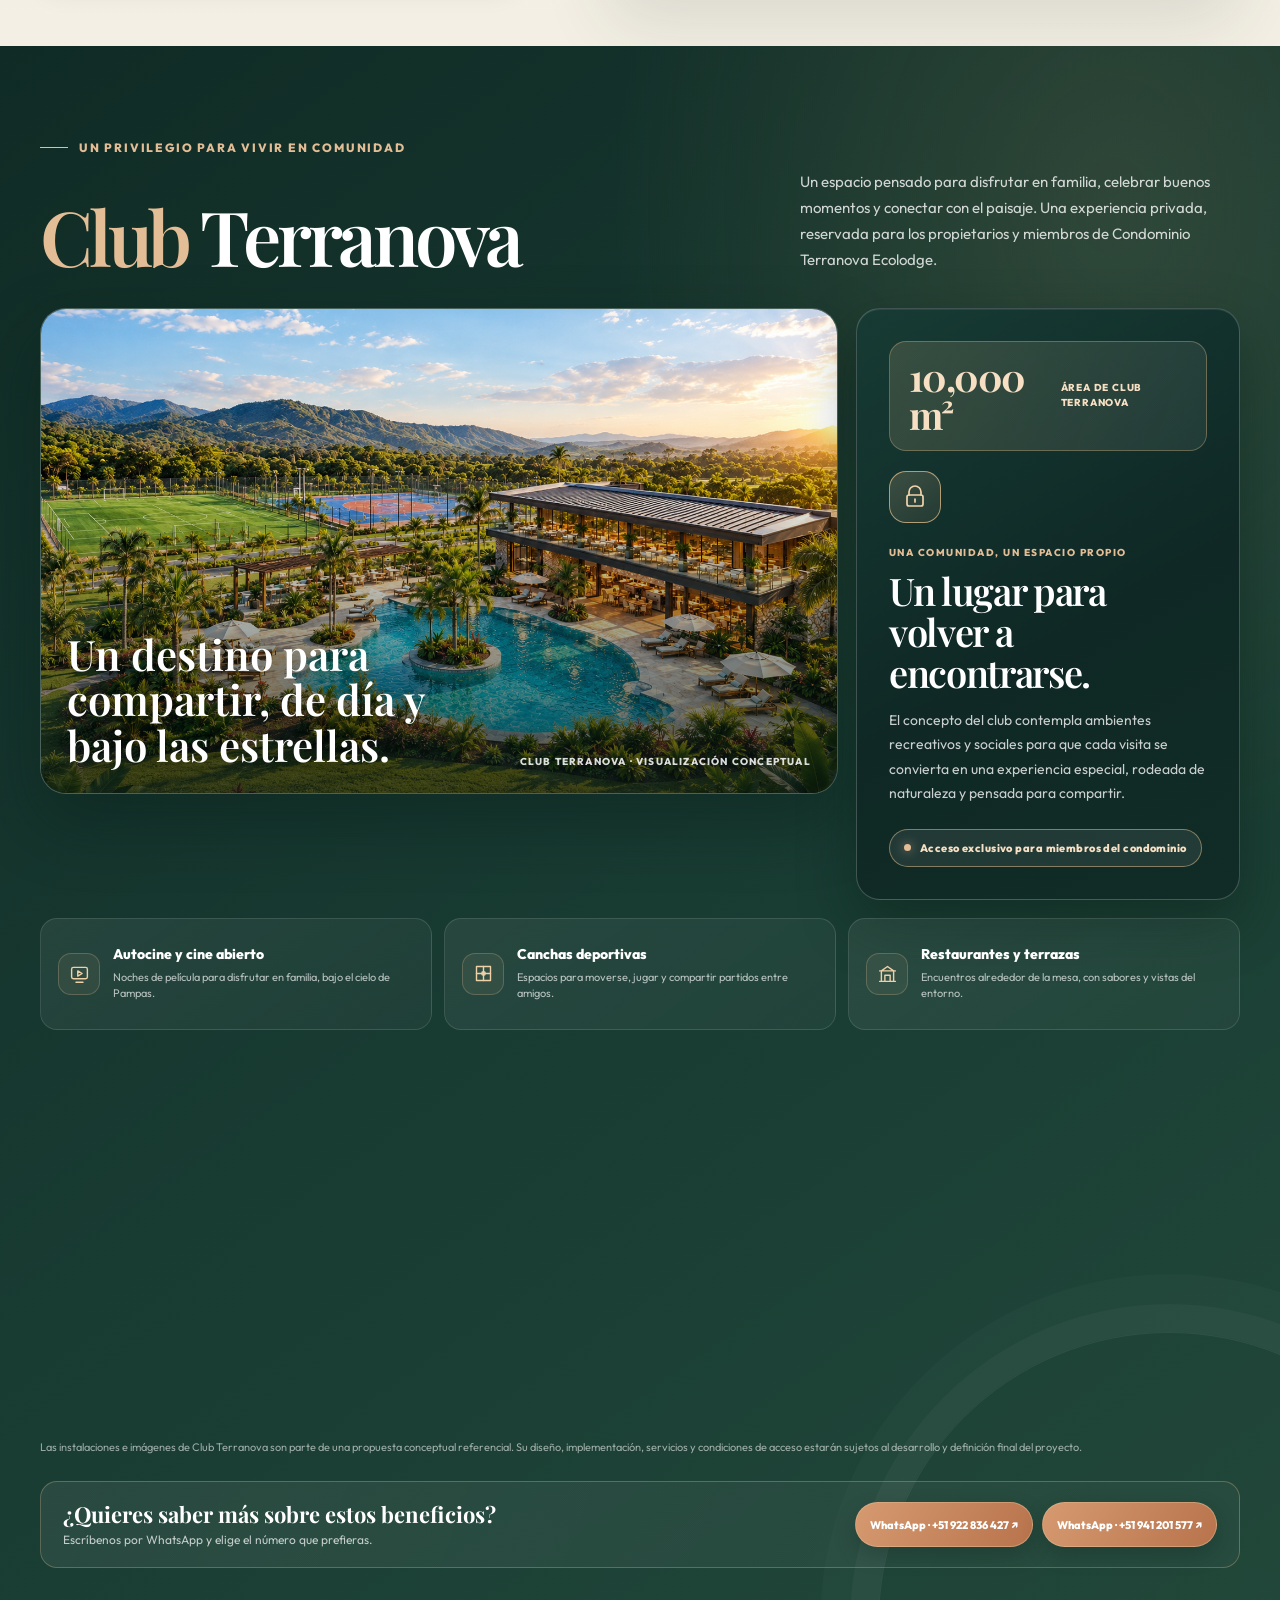
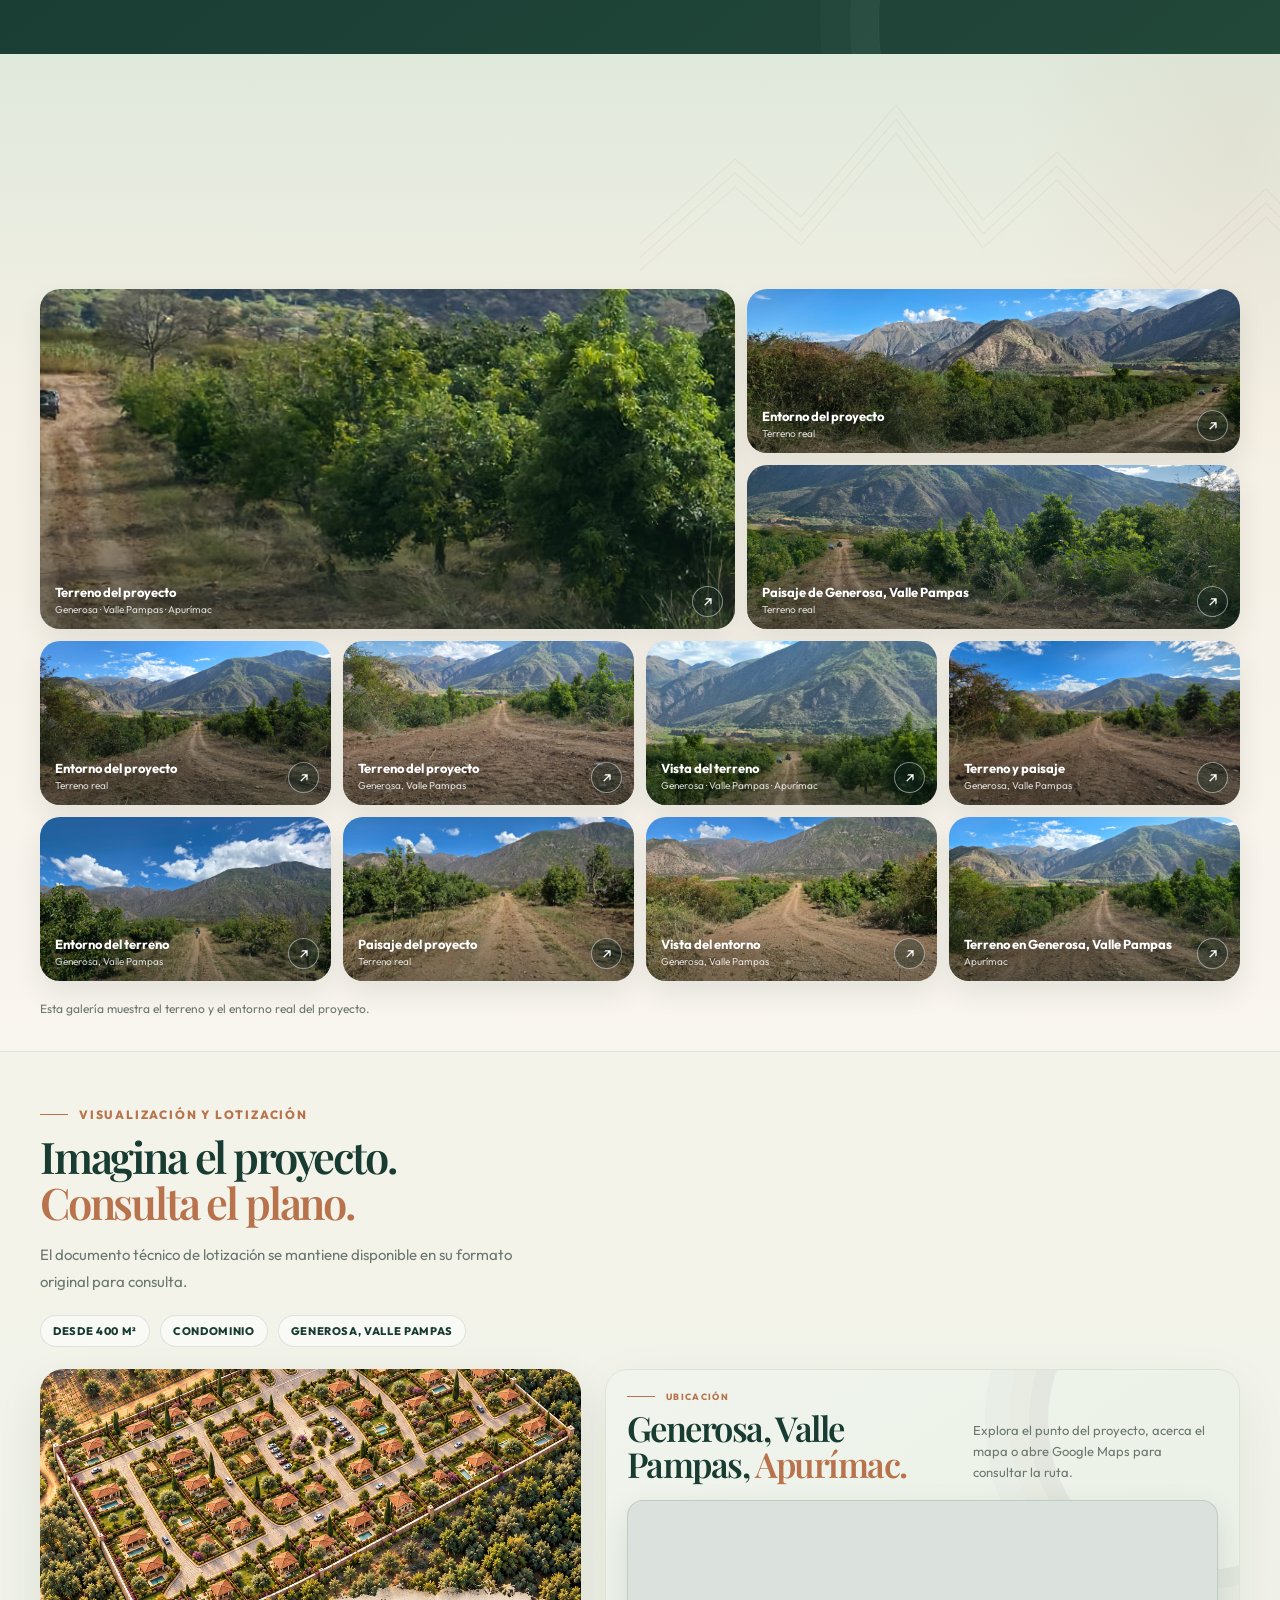
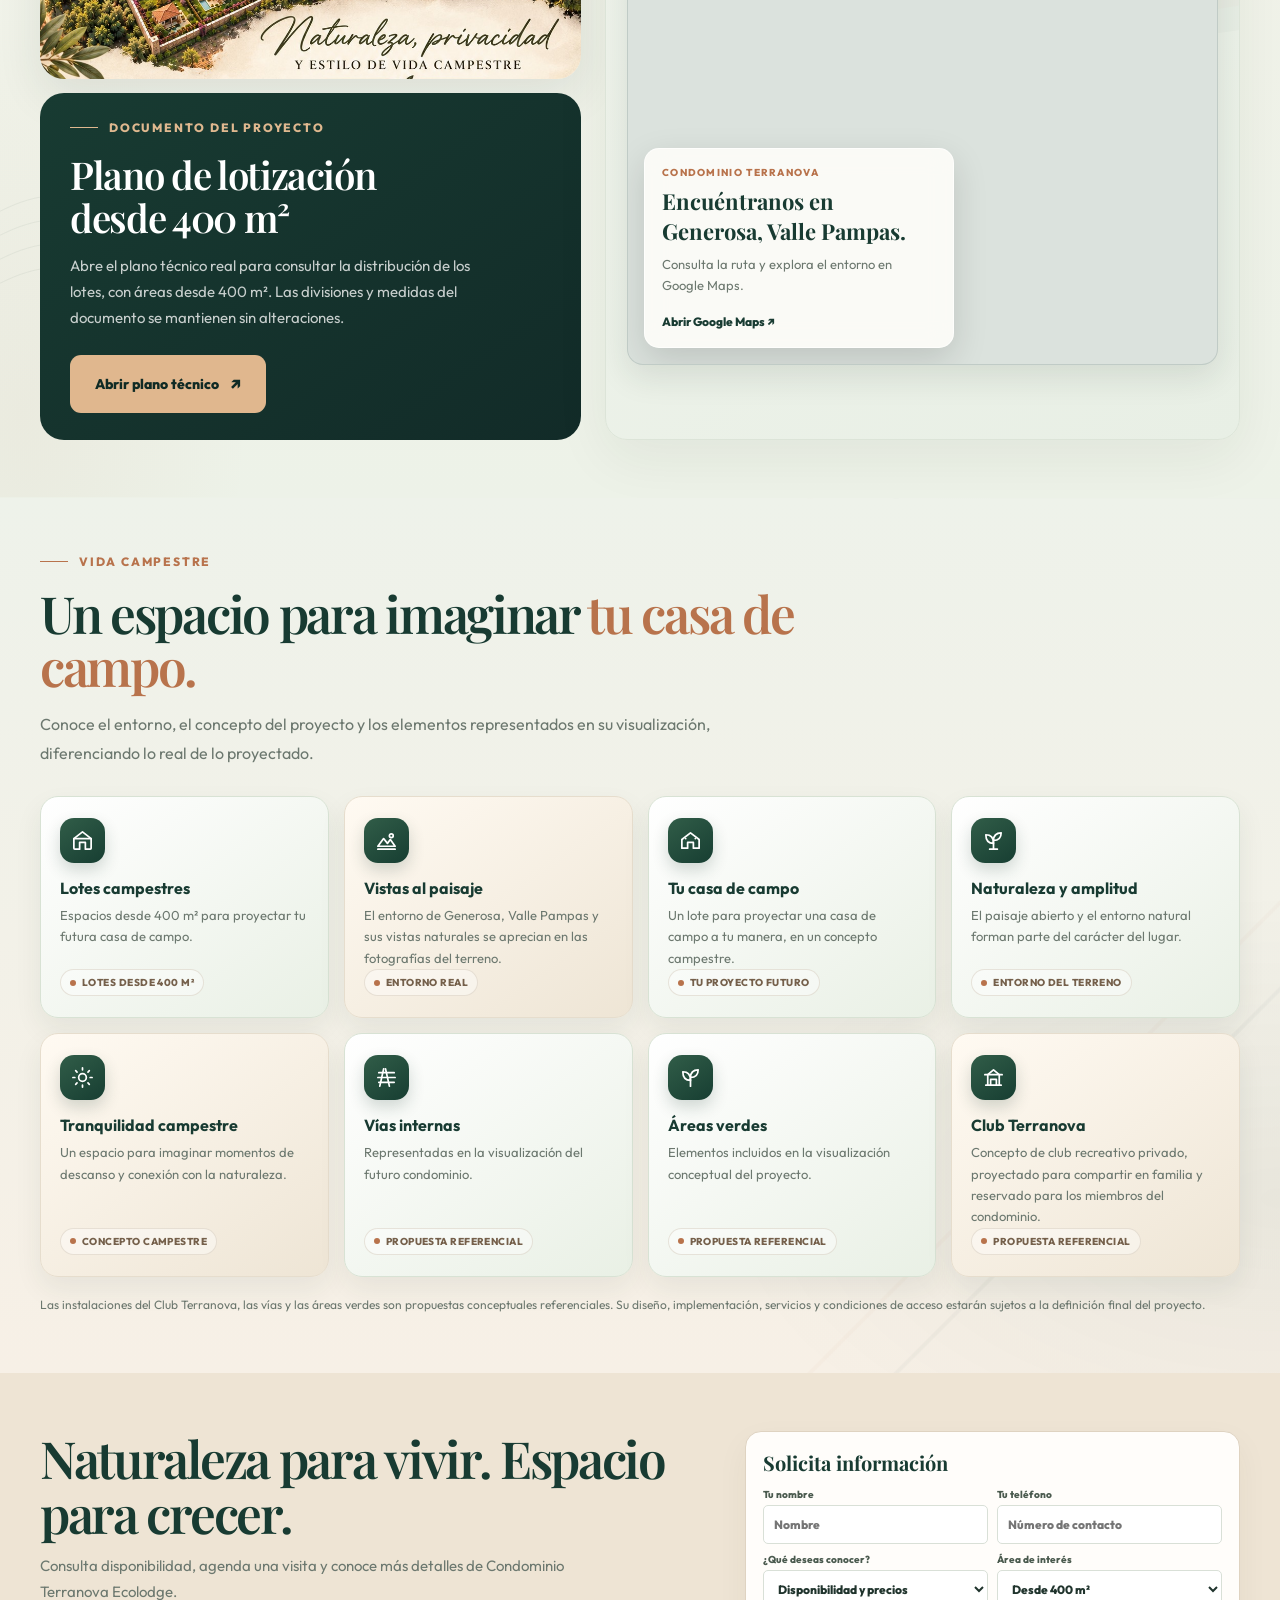
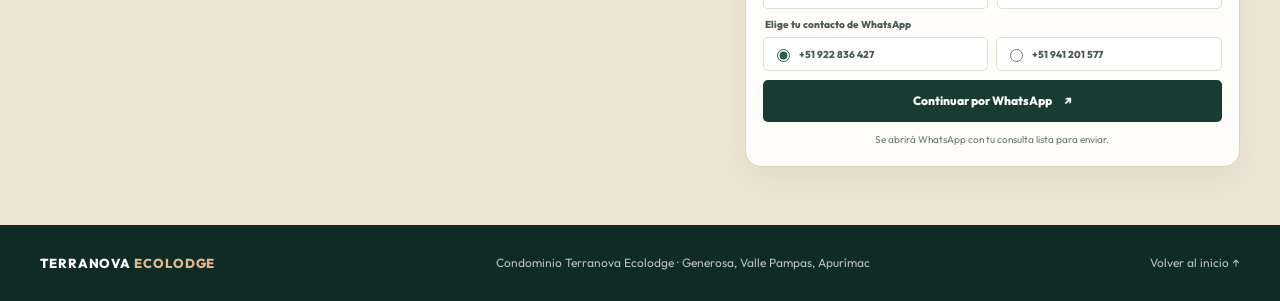
==== commit c64be255: "actu" ====
--- a/chincheros.html
+++ b/chincheros.html
@@ -139,11 +139,11 @@
     .overview>.container,.gallery-section>.container,.plan-section>.container,.services-section>.container{position:relative;z-index:1}
     .overview-grid{display:grid;grid-template-columns:.86fr 1.14fr;align-items:center;gap:clamp(38px,7vw,92px)}
     .overview-copy .section-description{max-width:490px}
-    .area-highlights{display:grid;grid-template-columns:repeat(2,minmax(0,1fr));gap:12px;margin-top:25px;max-width:500px}
+    .area-highlights{display:grid;grid-template-columns:minmax(0,1fr);gap:12px;margin-top:25px;max-width:500px}
     .area-highlight{position:relative;overflow:hidden;padding:17px 18px;border:1px solid #dce4d8;border-radius:16px;background:linear-gradient(145deg,#fff,#edf3e9);box-shadow:0 10px 24px #1d302710}
     .area-highlight:after{position:absolute;right:-14px;bottom:-27px;width:78px;height:78px;border:1px solid #315d481c;border-radius:50%;content:""}
     .area-highlight strong{display:block;color:var(--forest);font-family:"Playfair Display",Georgia,serif;font-size:clamp(24px,3vw,34px);line-height:1.05;letter-spacing:-.04em}
-    .area-highlight span{display:block;margin-top:7px;color:var(--muted);font-size:10px;font-weight:800;letter-spacing:.09em;text-transform:uppercase}
+    .area-highlight span{display:block;margin-top:7px;color:var(--muted);font-size:12px;line-height:1.6}
     .overview-image{position:relative;overflow:hidden;border-radius:28px;box-shadow:var(--shadow)}
     .overview-image img{width:100%;min-height:340px;max-height:510px;aspect-ratio:1.38;transition:transform .8s cubic-bezier(.2,.7,.2,1);object-fit:cover}
     .overview-image:hover img{transform:scale(1.025)}
@@ -378,7 +378,7 @@
       .club-visual-caption strong{font-size:27px}
       .club-visual-caption span{text-align:left}
       .club-membership{padding:23px}
-      .area-highlights{gap:9px;margin-top:20px}.area-highlight{padding:13px 11px;border-radius:13px}.area-highlight span{font-size:9px}
+      .area-highlights{gap:9px;margin-top:20px}.area-highlight{padding:13px 11px;border-radius:13px}.area-highlight span{font-size:11px}
       .club-area{align-items:flex-start;flex-direction:column;gap:7px;padding:15px}.club-area span{max-width:none}
       .club-member-pill{align-items:flex-start;border-radius:14px;line-height:1.45}
       .club-amenities{grid-template-columns:1fr;gap:9px;margin-top:12px}
@@ -513,7 +513,7 @@
           <h2 class="section-title">Naturaleza y espacio para <span>tu casa de campo.</span></h2>
           <p class="section-description">Un proyecto campestre pensado para vivir con amplitud, tranquilidad y conexión con la naturaleza. En Generosa, Valle Pampas, cada lote se integra a un concepto más amplio de bienestar y estilo de vida ecológico.</p>
           <div class="area-highlights" aria-label="Áreas del proyecto">
-            <div class="area-highlight"><strong>1,200 m²</strong><span>Área del condominio</span></div>
+            <div class="area-highlight"><strong>Más de 1,000 m²</strong><span>El condominio dispone de un área común interna destinada a espacios recreativos y áreas de estacionamiento vehicular, que contribuyen a la comodidad, funcionalidad y calidad de vida de sus residentes.</span></div>
           </div>
         </div>
         <div class="overview-image" data-reveal>
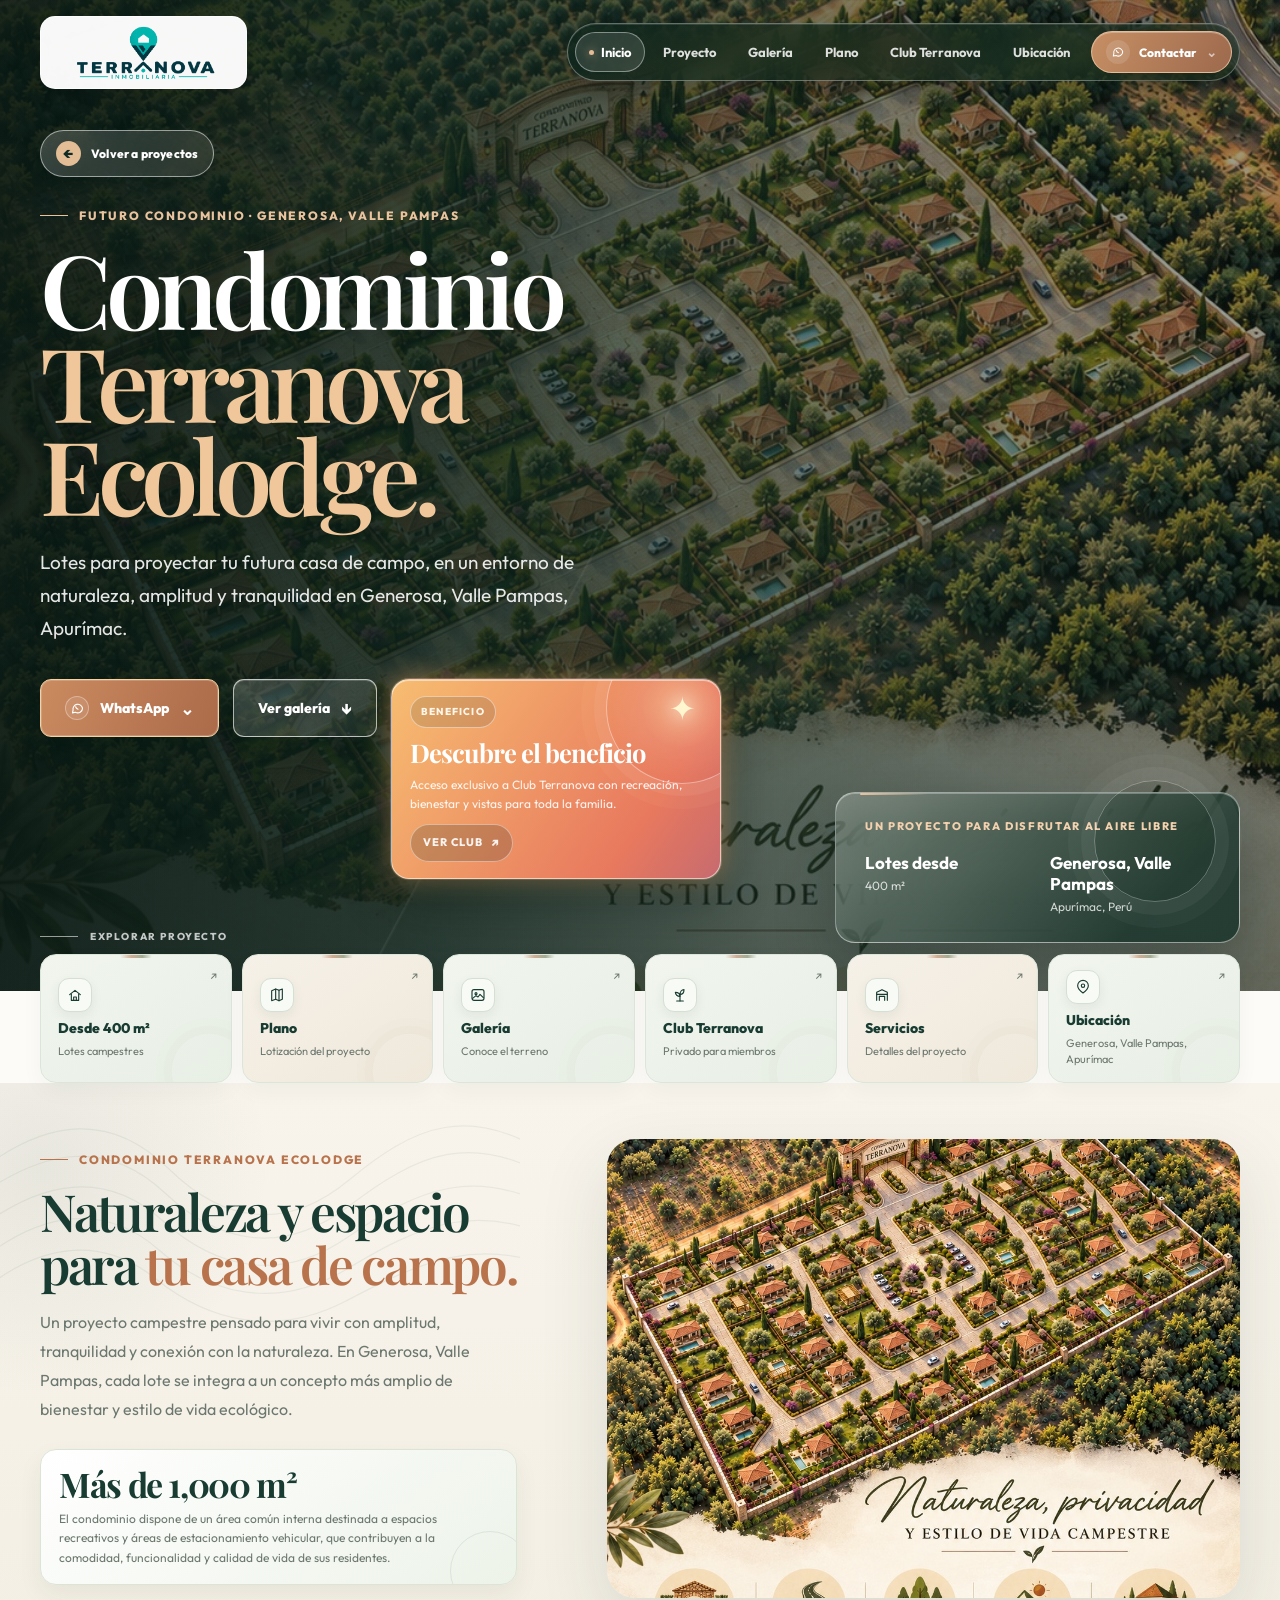
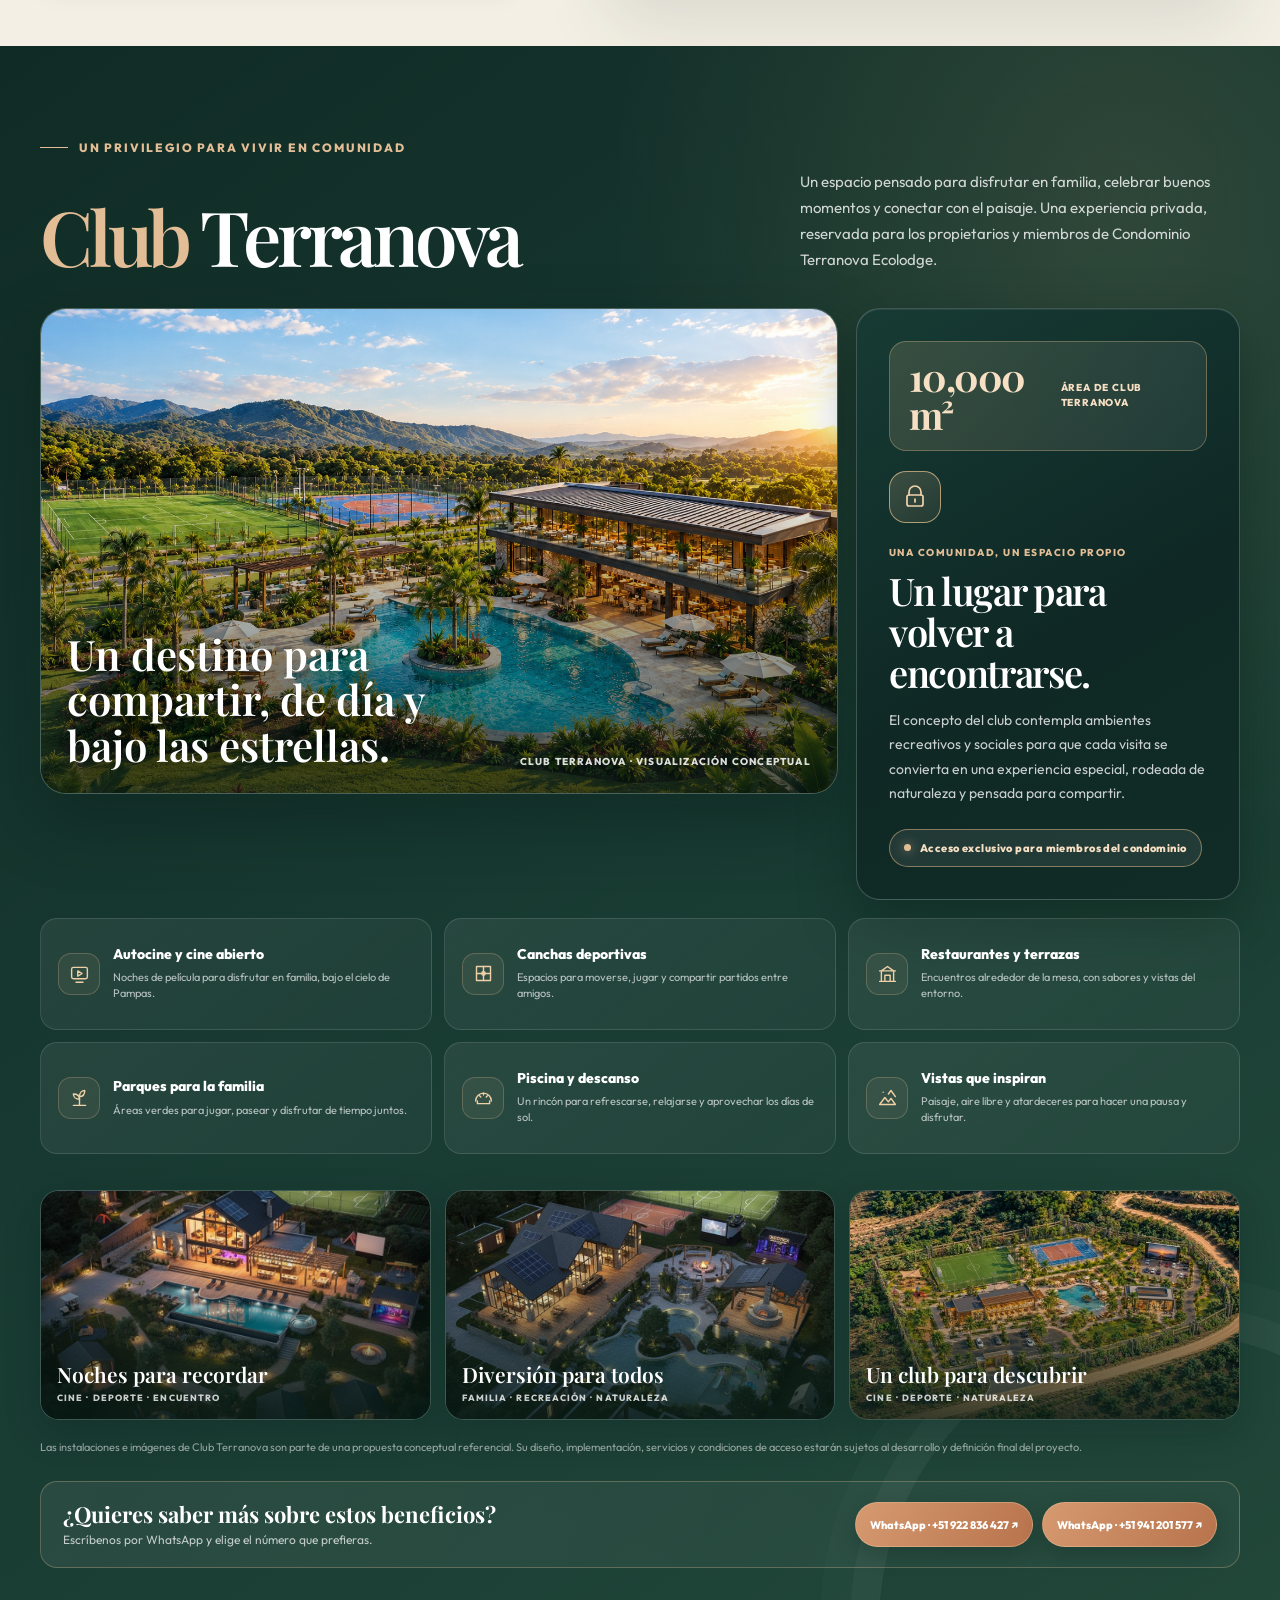
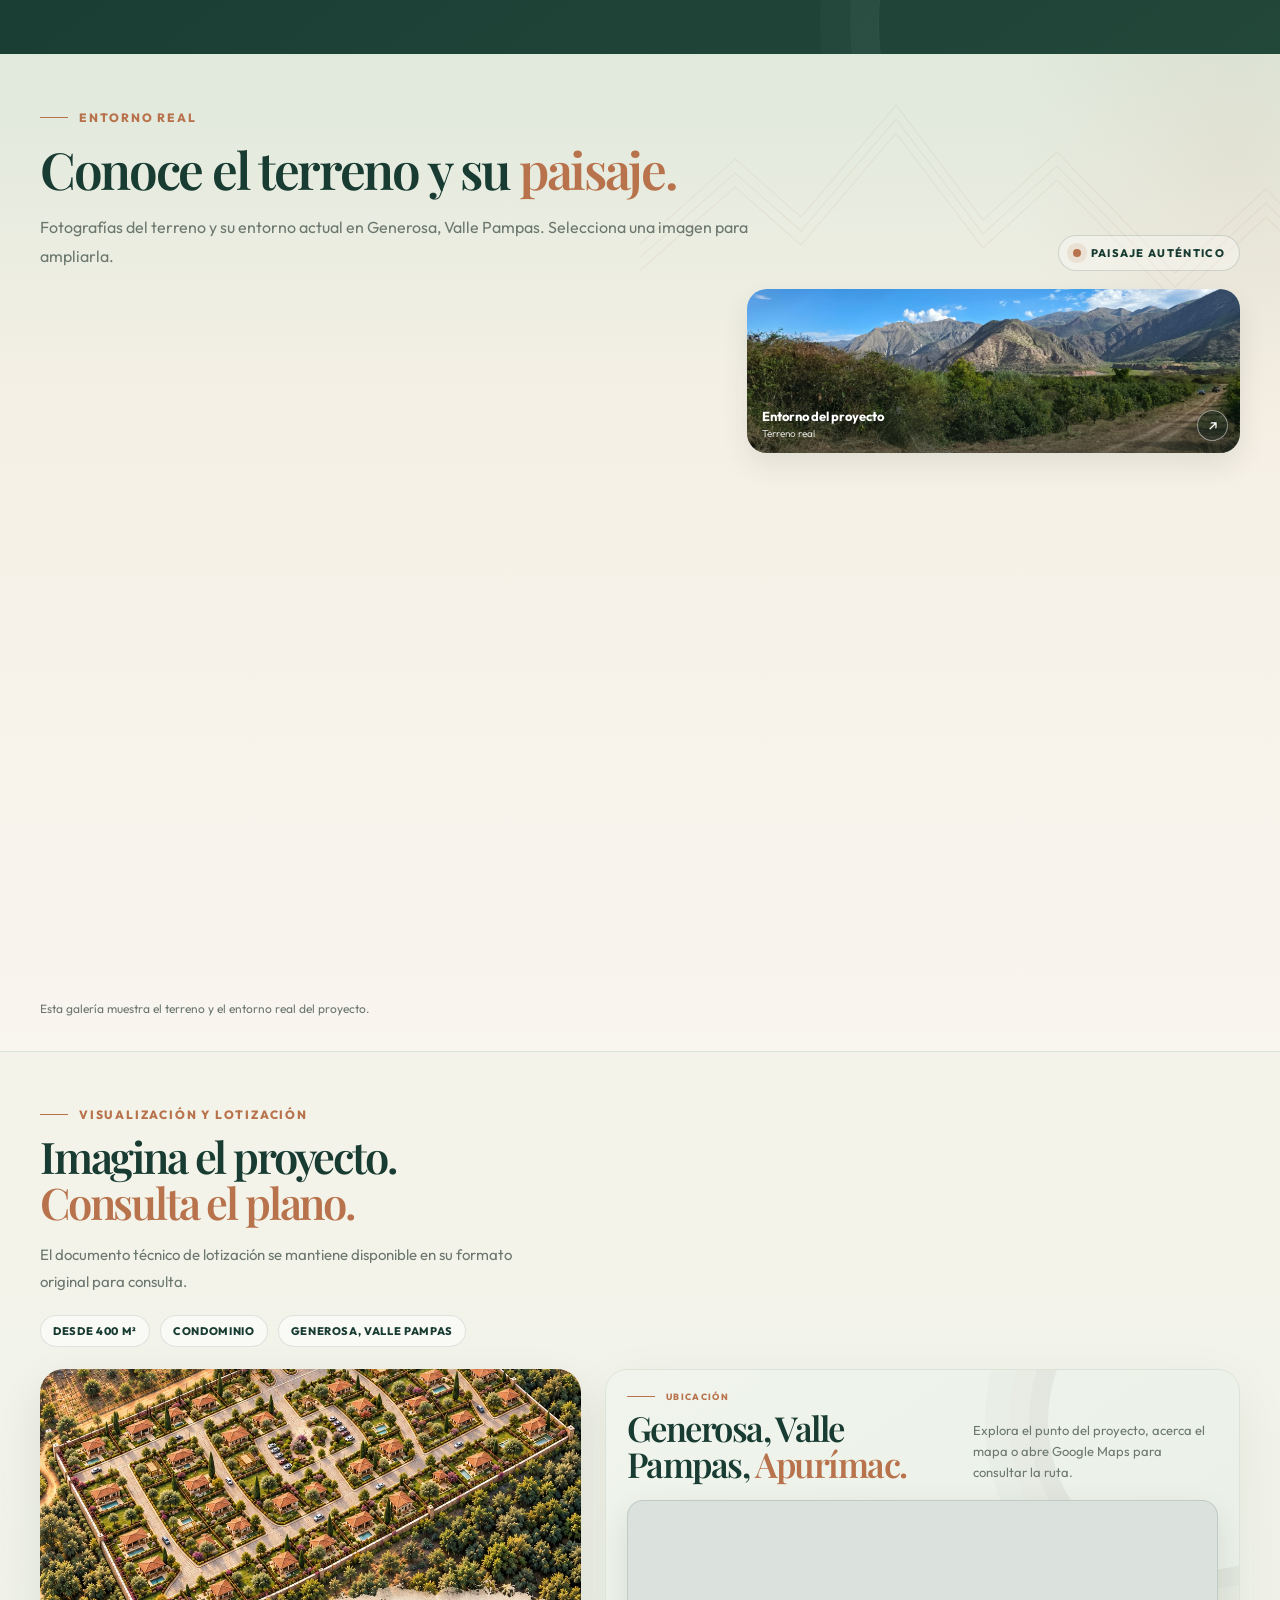
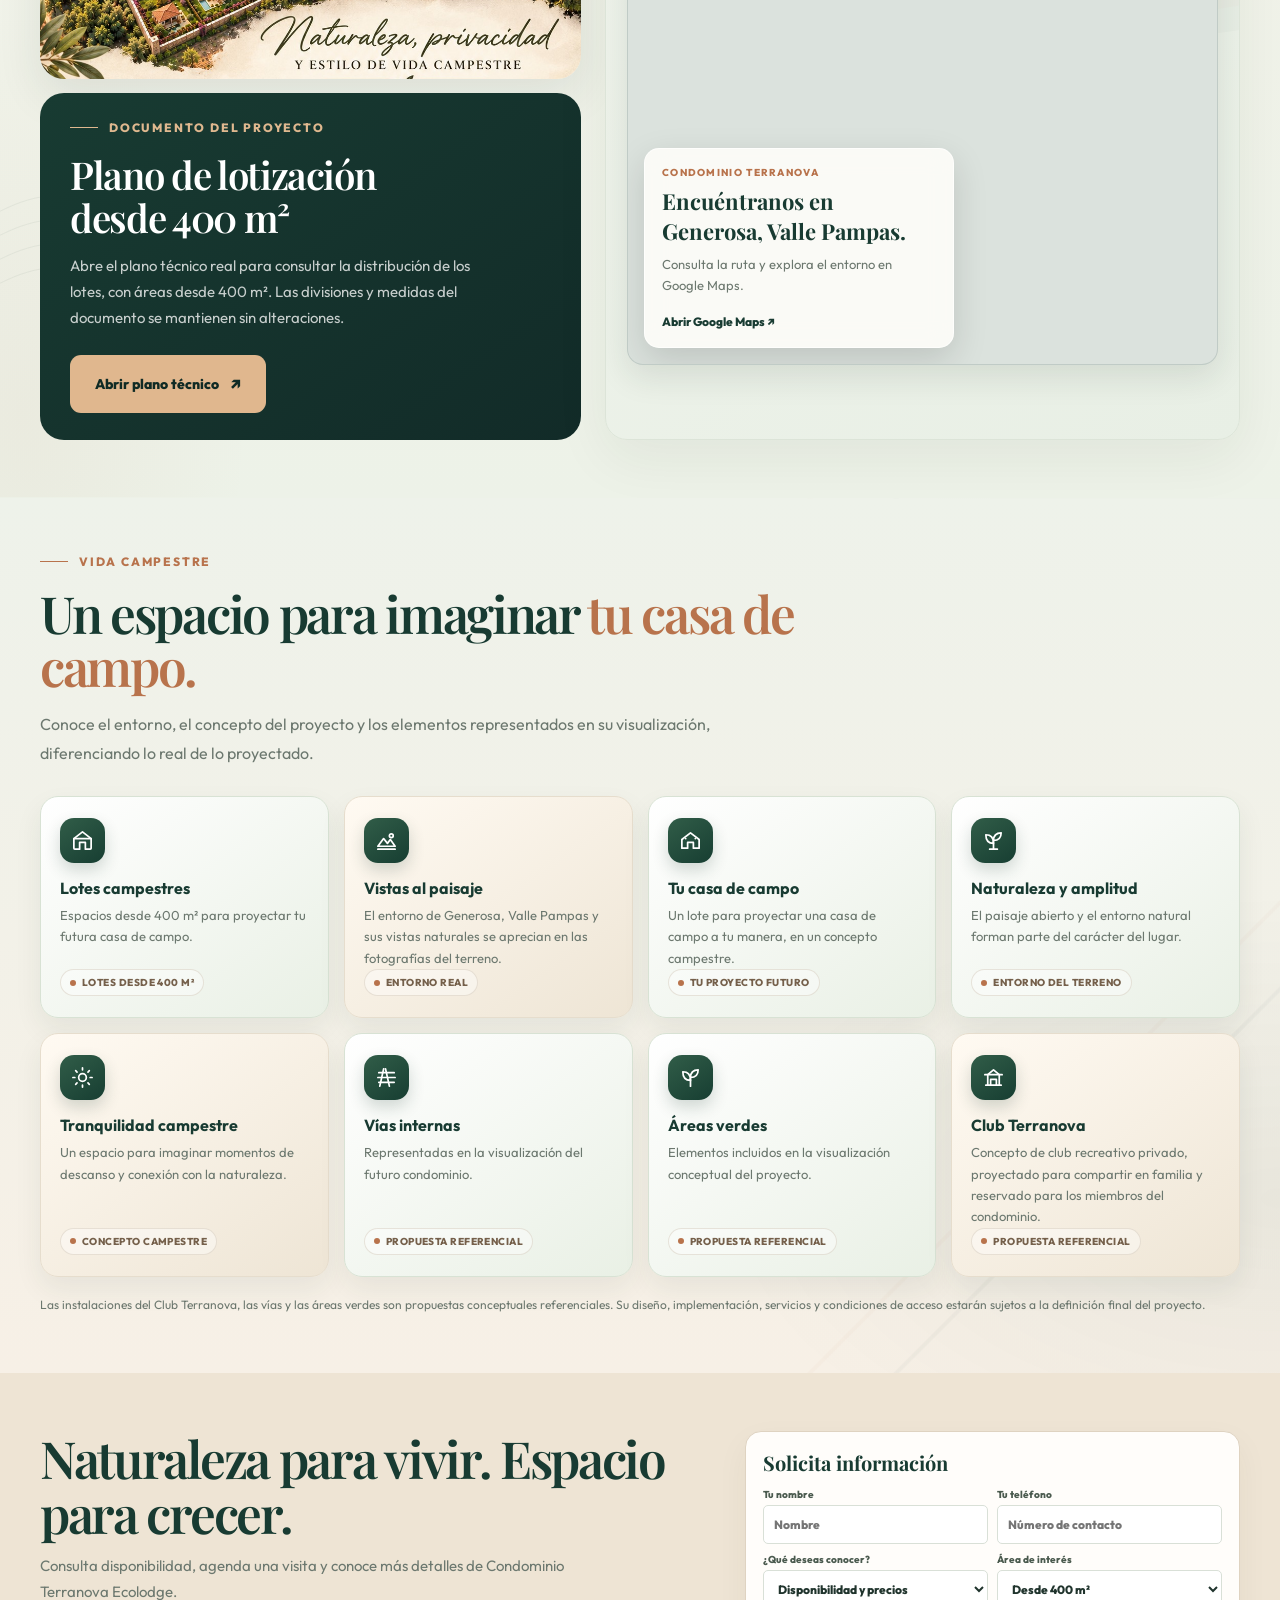
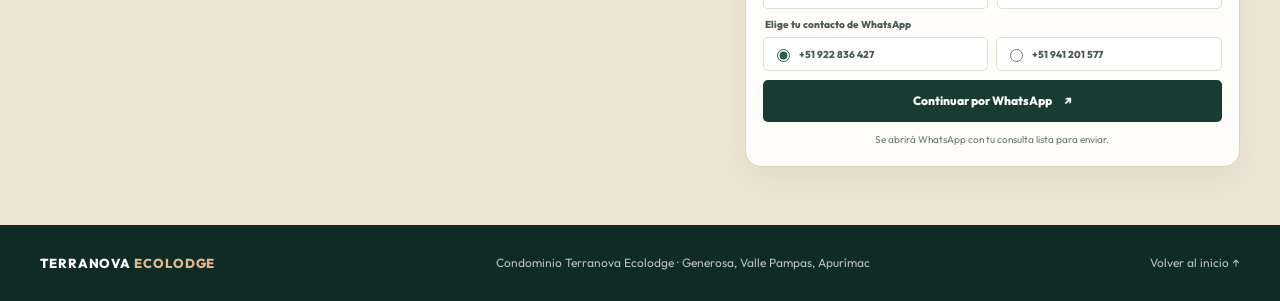
==== commit bf89643c: "Corrige texto de lotes desde 400 m2" ====
--- a/chincheros.html
+++ b/chincheros.html
@@ -486,7 +486,7 @@
       </div>
       <aside class="hero-feature" aria-label="Características principales">
         <span class="hero-feature-label">UN PROYECTO PARA DISFRUTAR AL AIRE LIBRE</span>
-        <div class="feature"><strong>400 m²</strong><span>Lotes desde</span></div>
+        <div class="feature"><strong>Lotes desde</strong><span>400 m²</span></div>
         <div class="feature"><strong>Generosa, Valle Pampas</strong><span>Apurímac, Perú</span></div>
       </aside>
     </div>
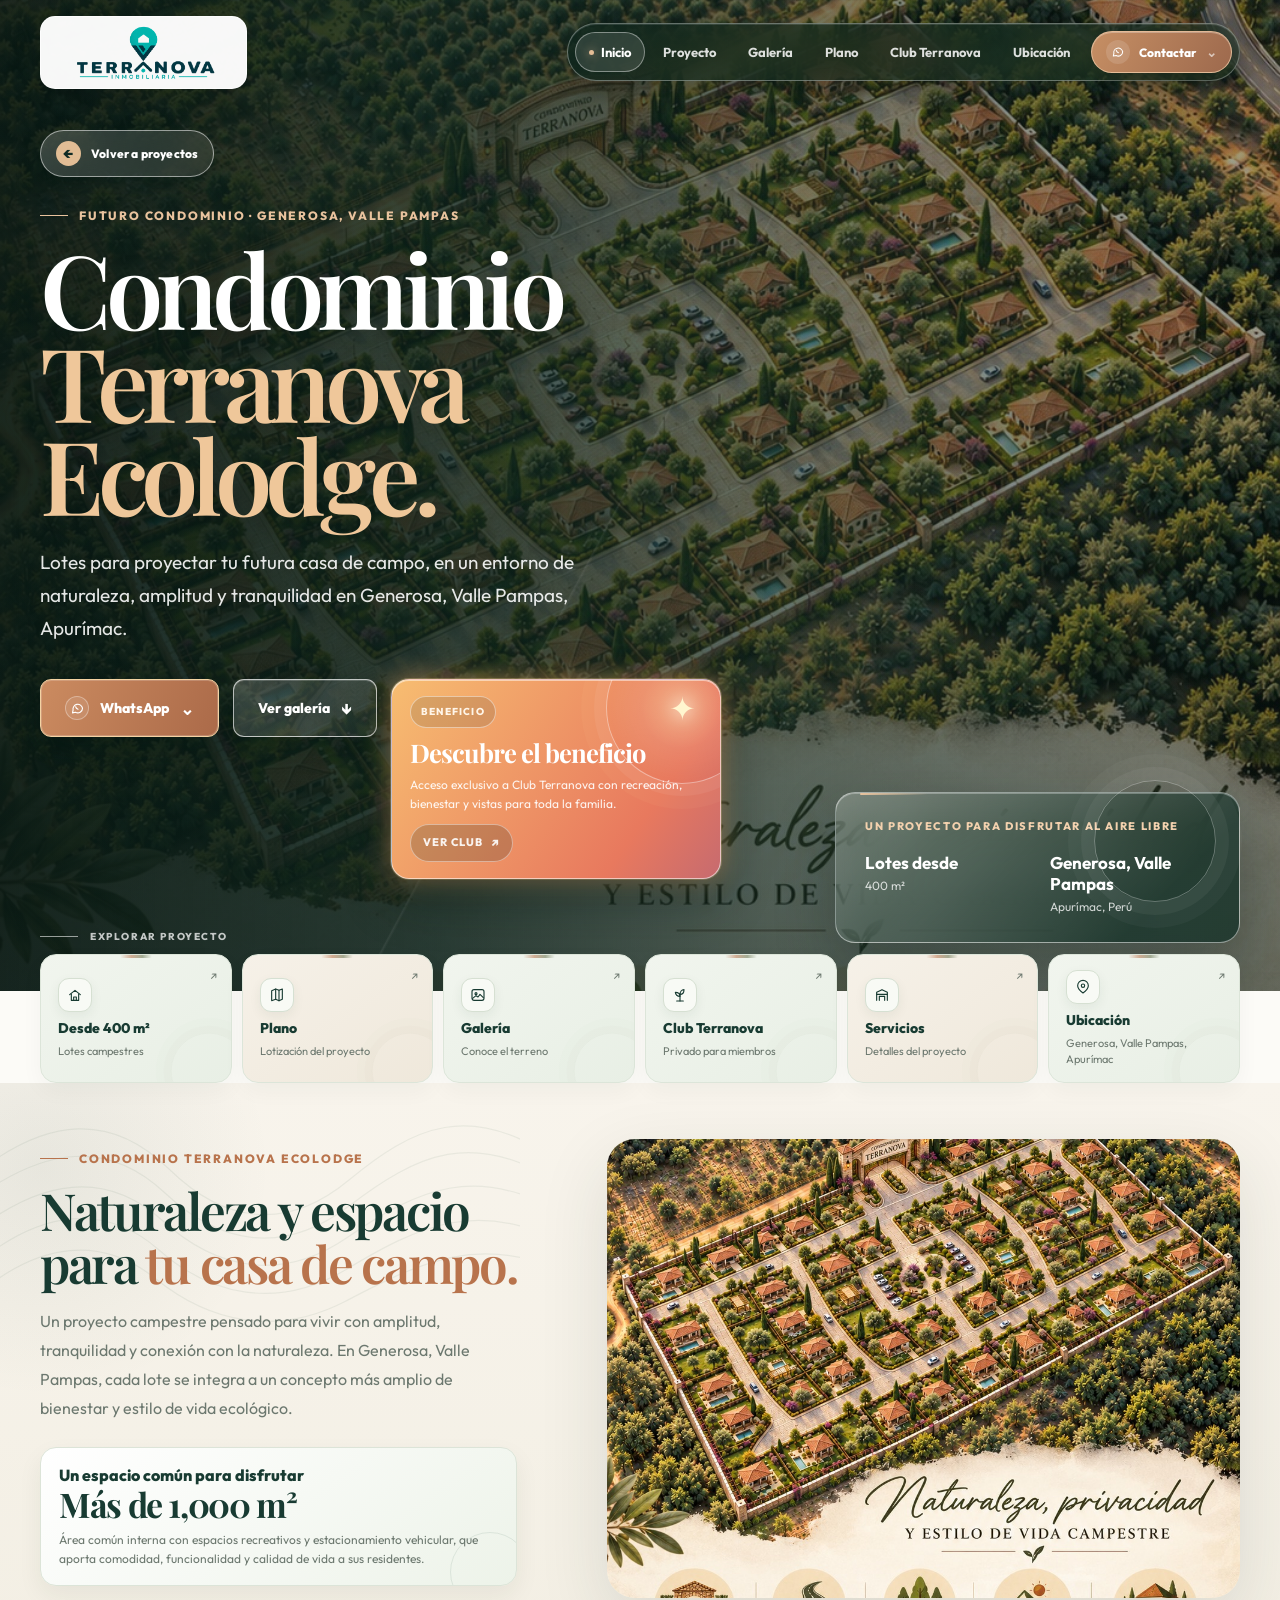
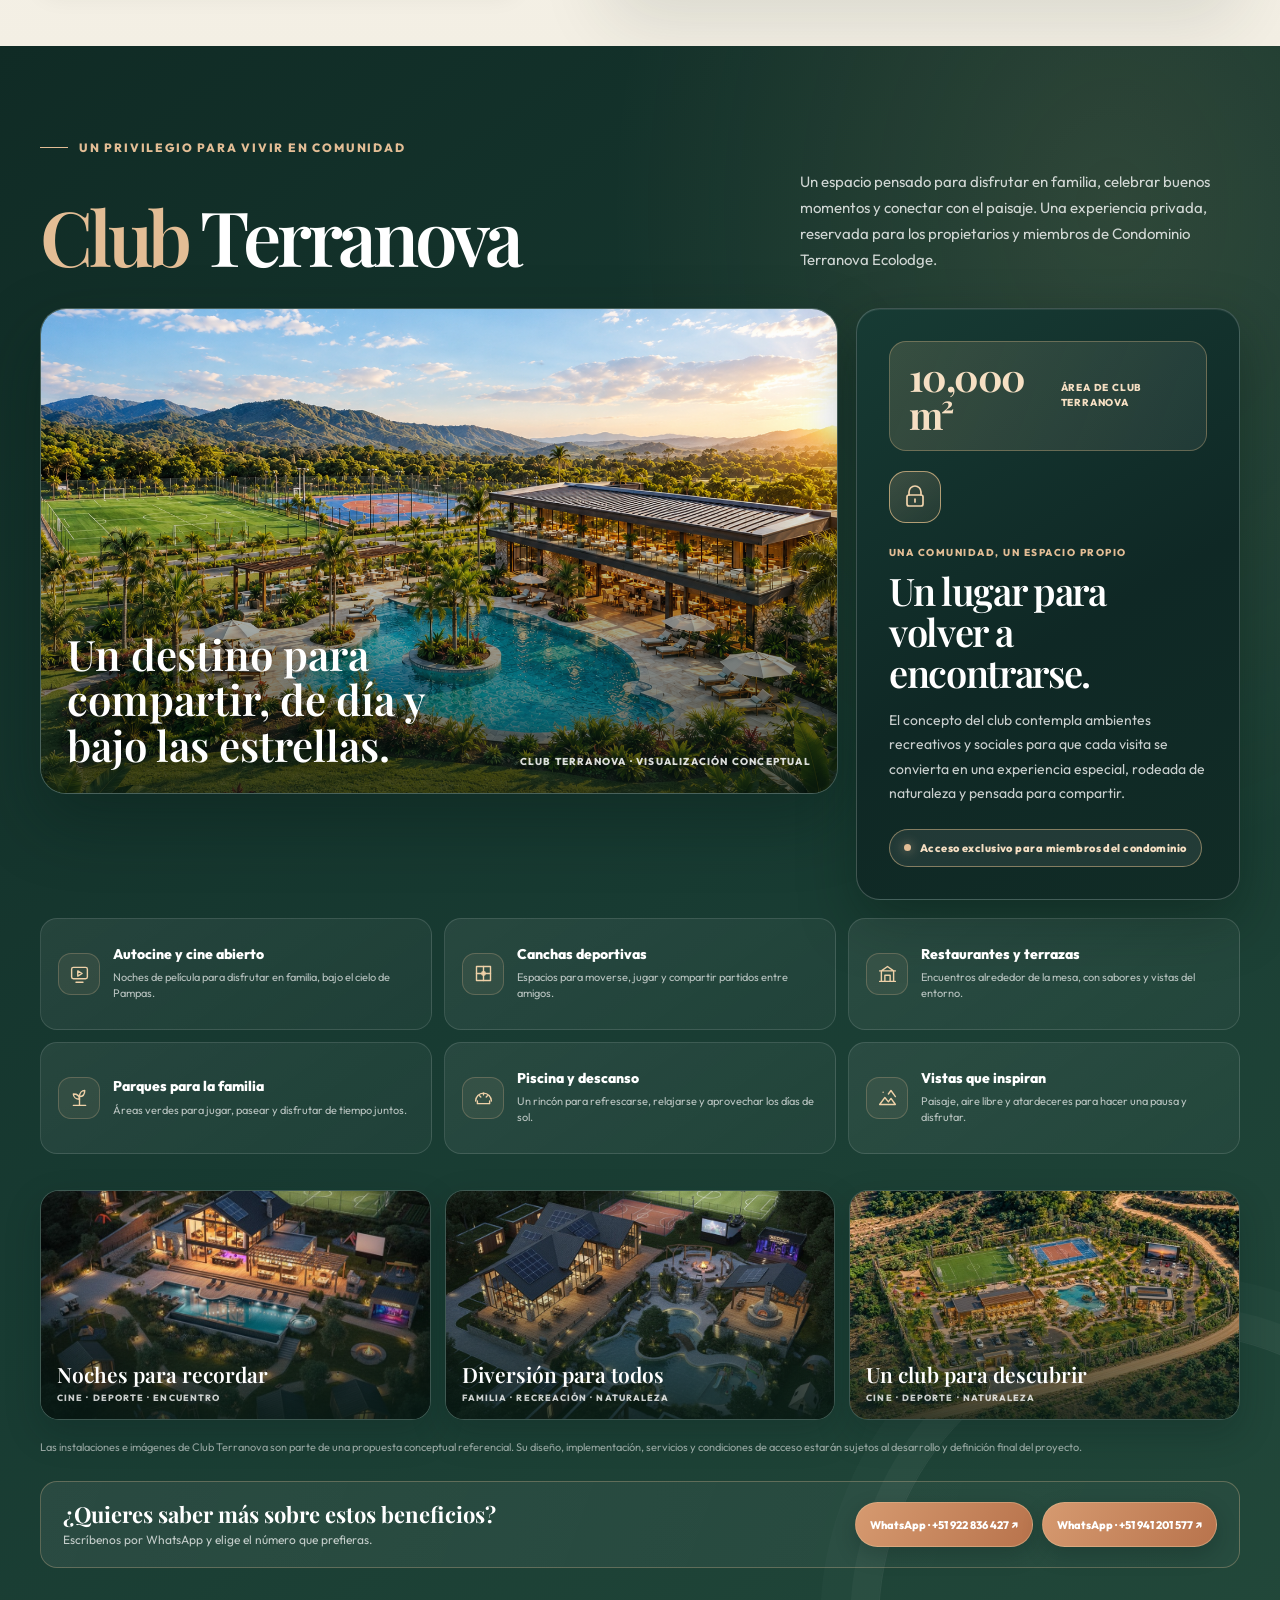
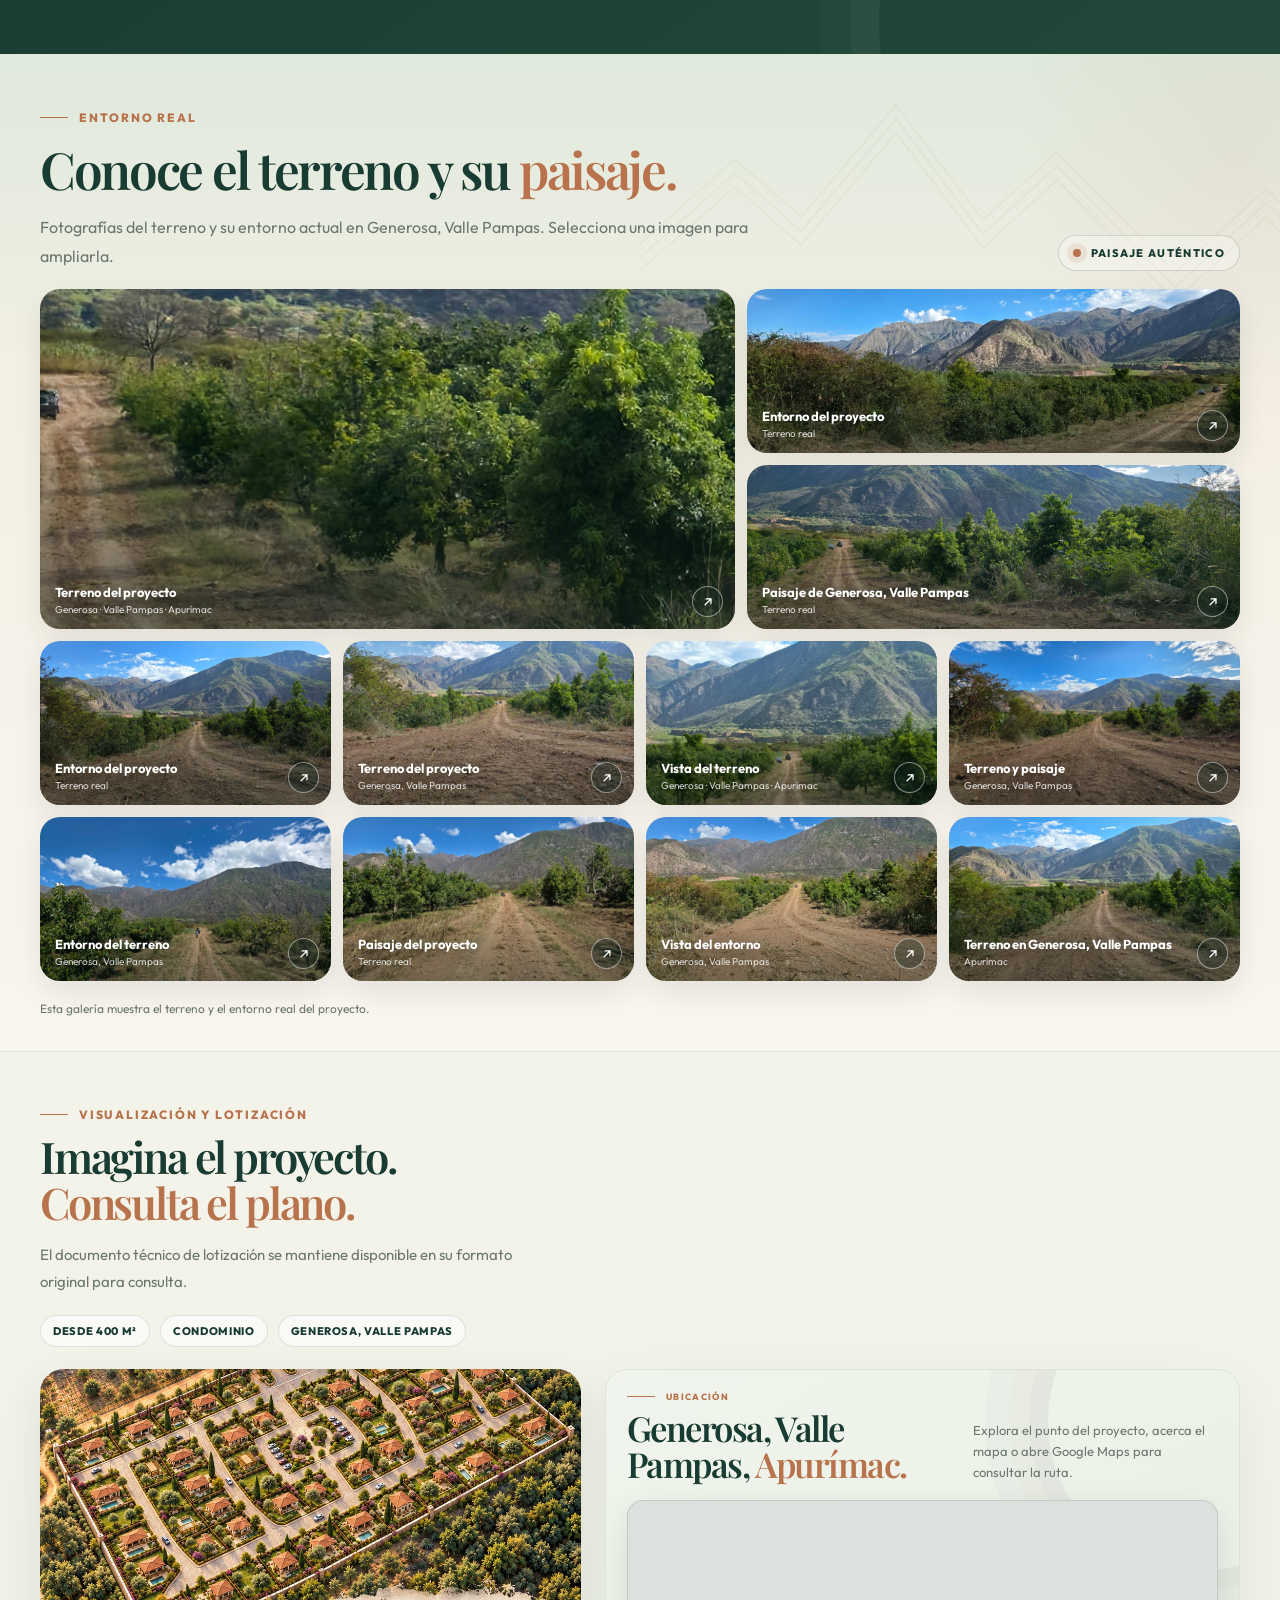
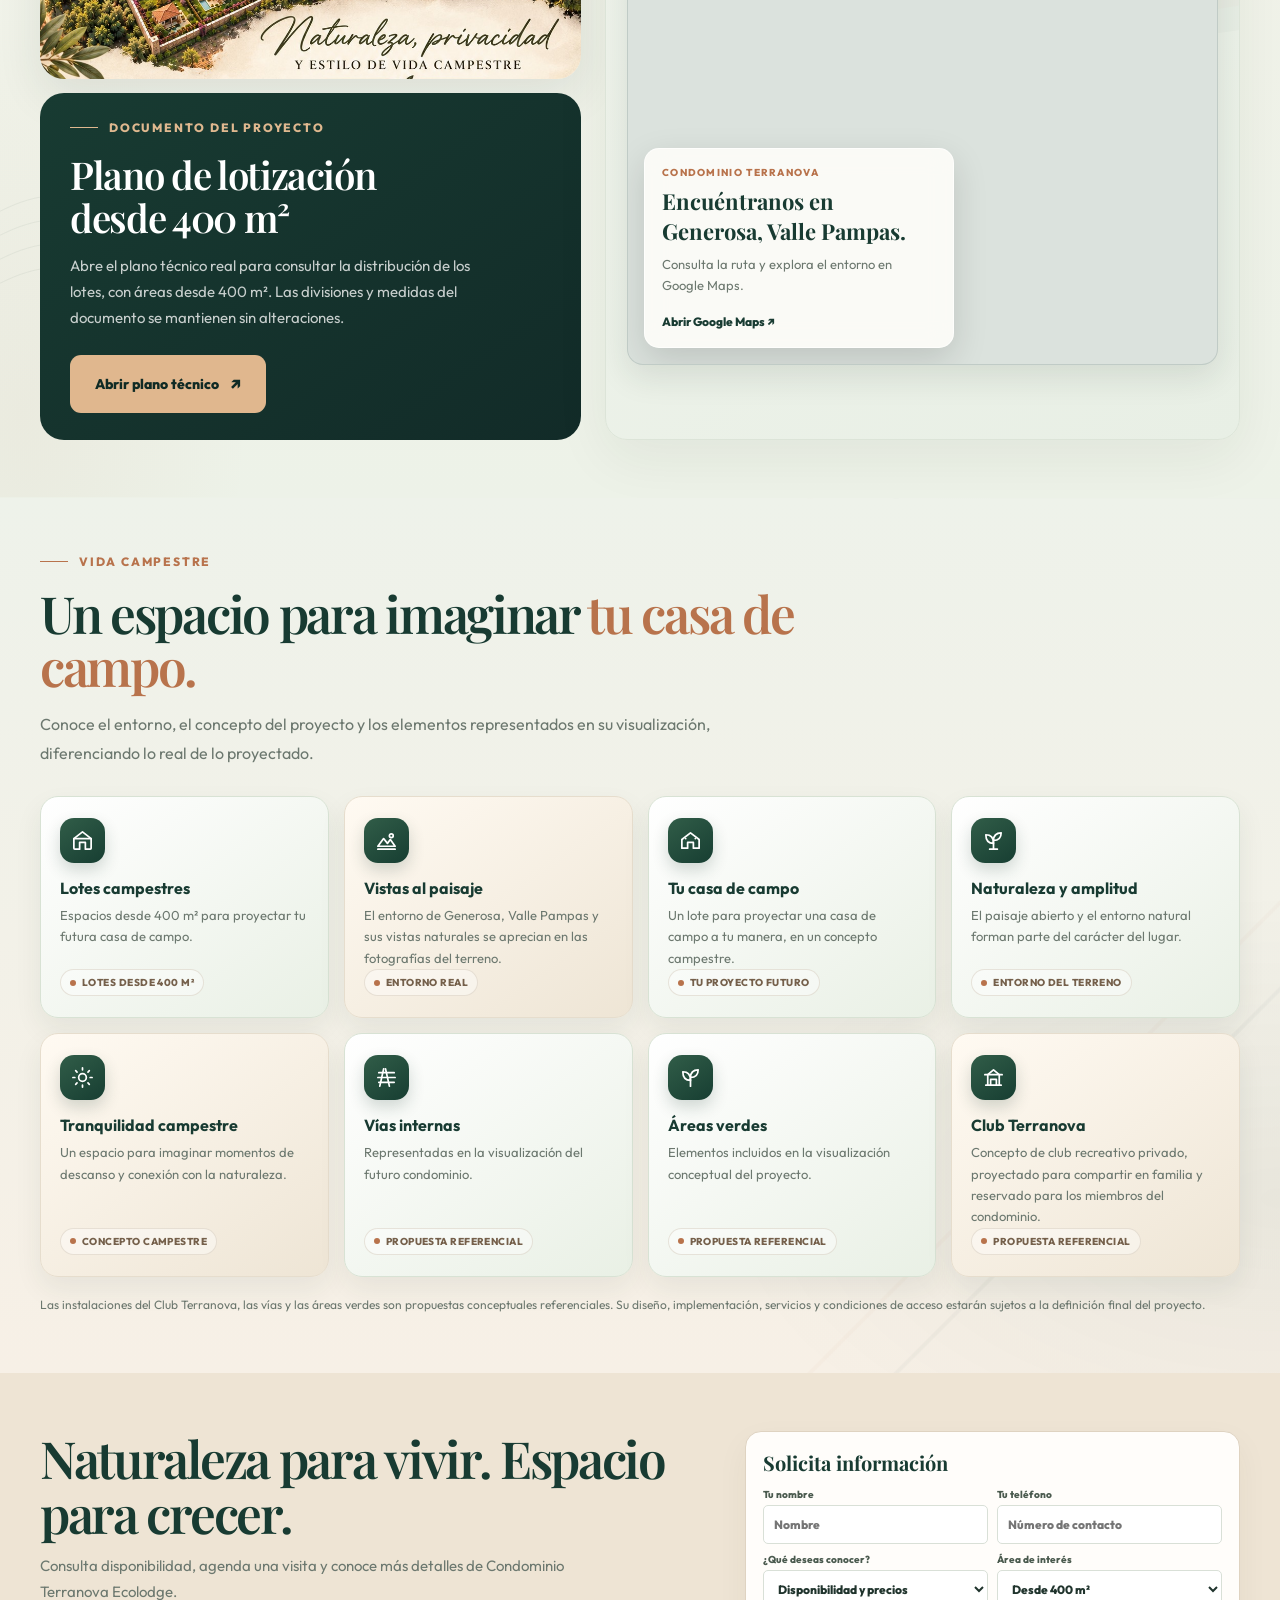
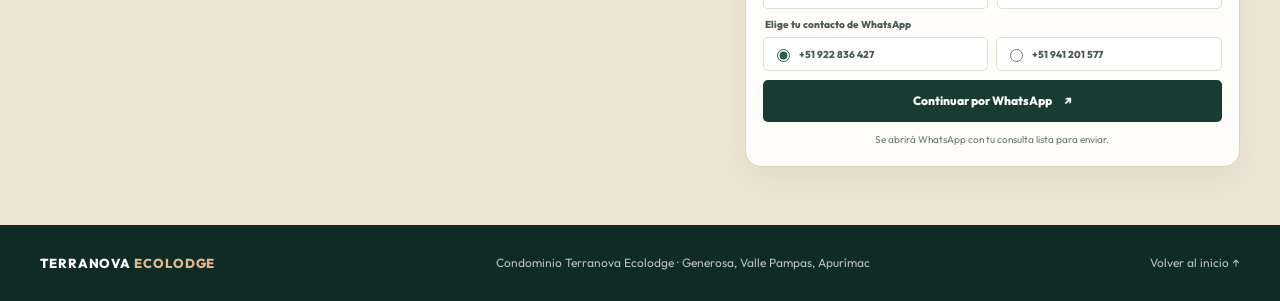
==== commit a903f9fc: "Mejora tarjeta de espacios comunes" ====
--- a/chincheros.html
+++ b/chincheros.html
@@ -142,6 +142,7 @@
     .area-highlights{display:grid;grid-template-columns:minmax(0,1fr);gap:12px;margin-top:25px;max-width:500px}
     .area-highlight{position:relative;overflow:hidden;padding:17px 18px;border:1px solid #dce4d8;border-radius:16px;background:linear-gradient(145deg,#fff,#edf3e9);box-shadow:0 10px 24px #1d302710}
     .area-highlight:after{position:absolute;right:-14px;bottom:-27px;width:78px;height:78px;border:1px solid #315d481c;border-radius:50%;content:""}
+    .area-highlight h3{position:relative;z-index:1;margin:0;color:var(--forest);font-size:16px;font-weight:800;line-height:1.35}
     .area-highlight strong{display:block;color:var(--forest);font-family:"Playfair Display",Georgia,serif;font-size:clamp(24px,3vw,34px);line-height:1.05;letter-spacing:-.04em}
     .area-highlight span{display:block;margin-top:7px;color:var(--muted);font-size:12px;line-height:1.6}
     .overview-image{position:relative;overflow:hidden;border-radius:28px;box-shadow:var(--shadow)}
@@ -513,7 +514,7 @@
           <h2 class="section-title">Naturaleza y espacio para <span>tu casa de campo.</span></h2>
           <p class="section-description">Un proyecto campestre pensado para vivir con amplitud, tranquilidad y conexión con la naturaleza. En Generosa, Valle Pampas, cada lote se integra a un concepto más amplio de bienestar y estilo de vida ecológico.</p>
           <div class="area-highlights" aria-label="Áreas del proyecto">
-            <div class="area-highlight"><strong>Más de 1,000 m²</strong><span>El condominio dispone de un área común interna destinada a espacios recreativos y áreas de estacionamiento vehicular, que contribuyen a la comodidad, funcionalidad y calidad de vida de sus residentes.</span></div>
+            <div class="area-highlight"><h3>Un espacio común para disfrutar</h3><strong>Más de 1,000 m²</strong><span>Área común interna con espacios recreativos y estacionamiento vehicular, que aporta comodidad, funcionalidad y calidad de vida a sus residentes.</span></div>
           </div>
         </div>
         <div class="overview-image" data-reveal>
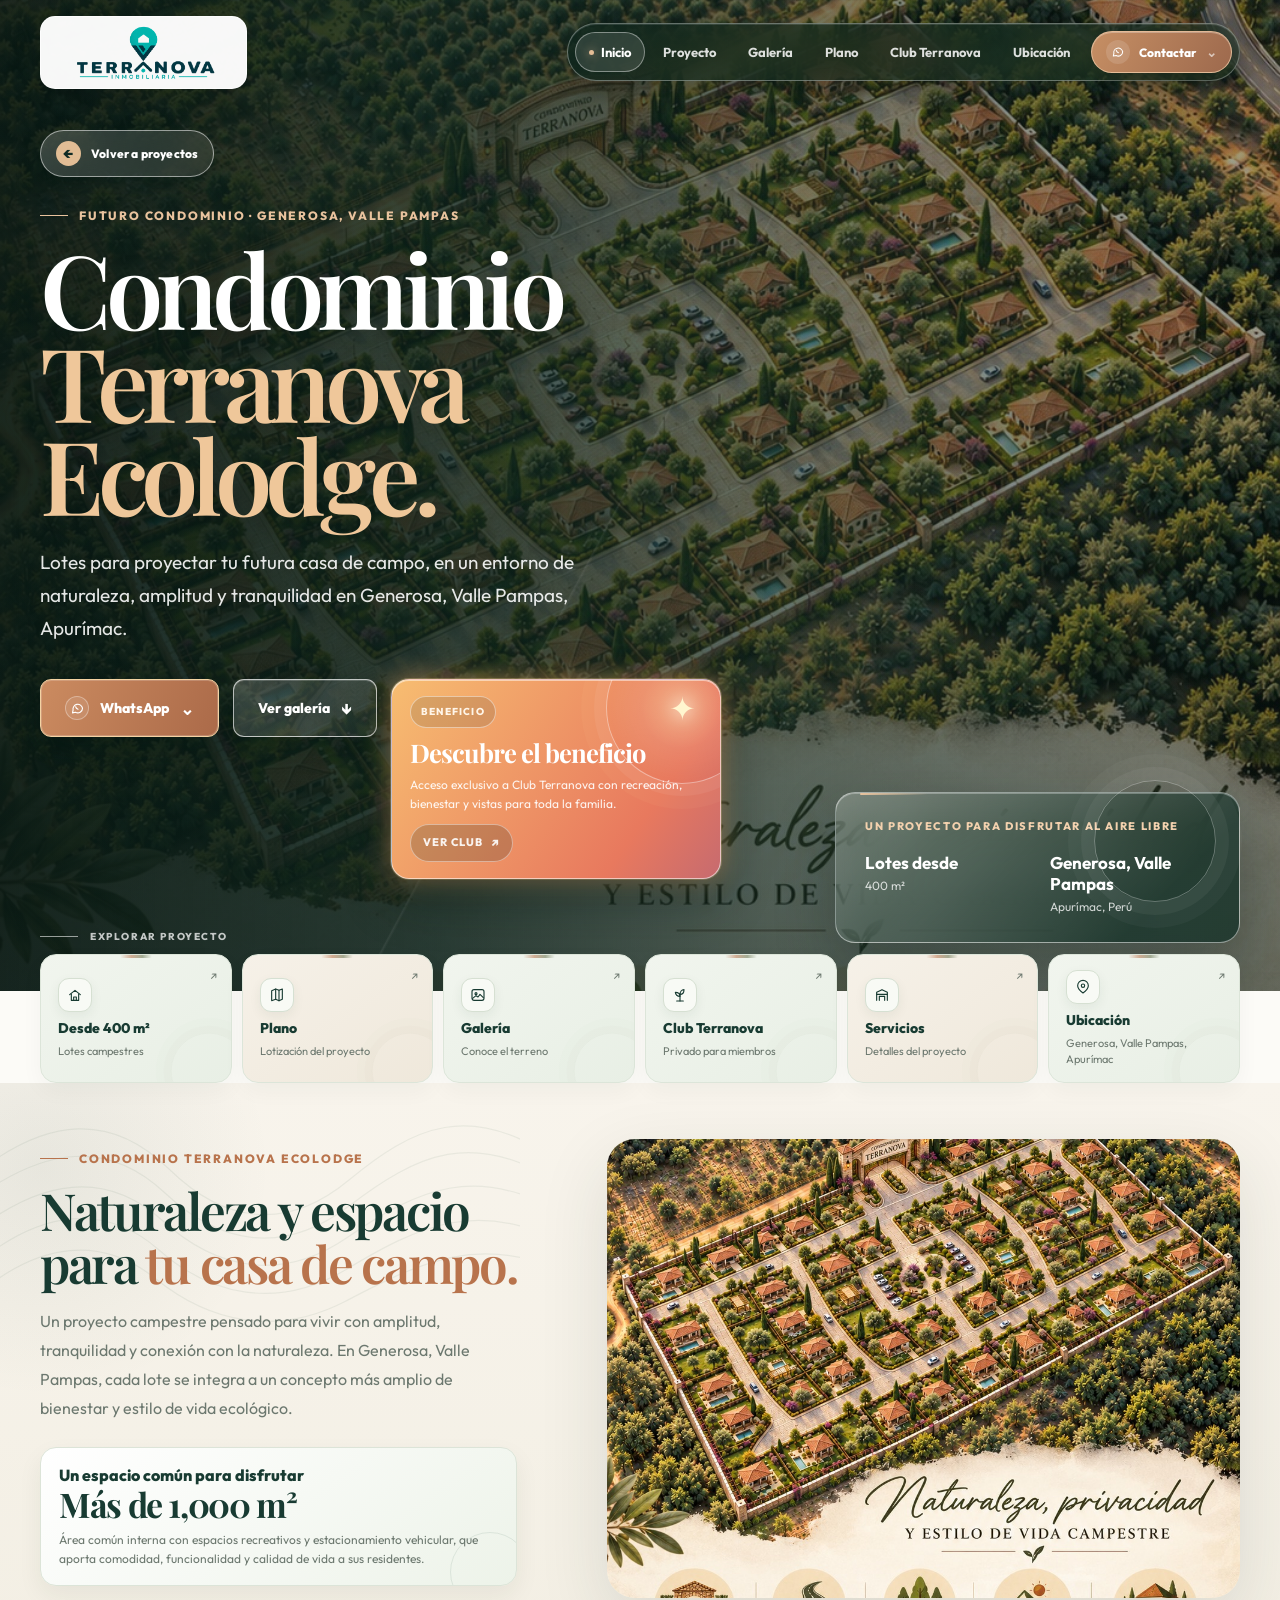
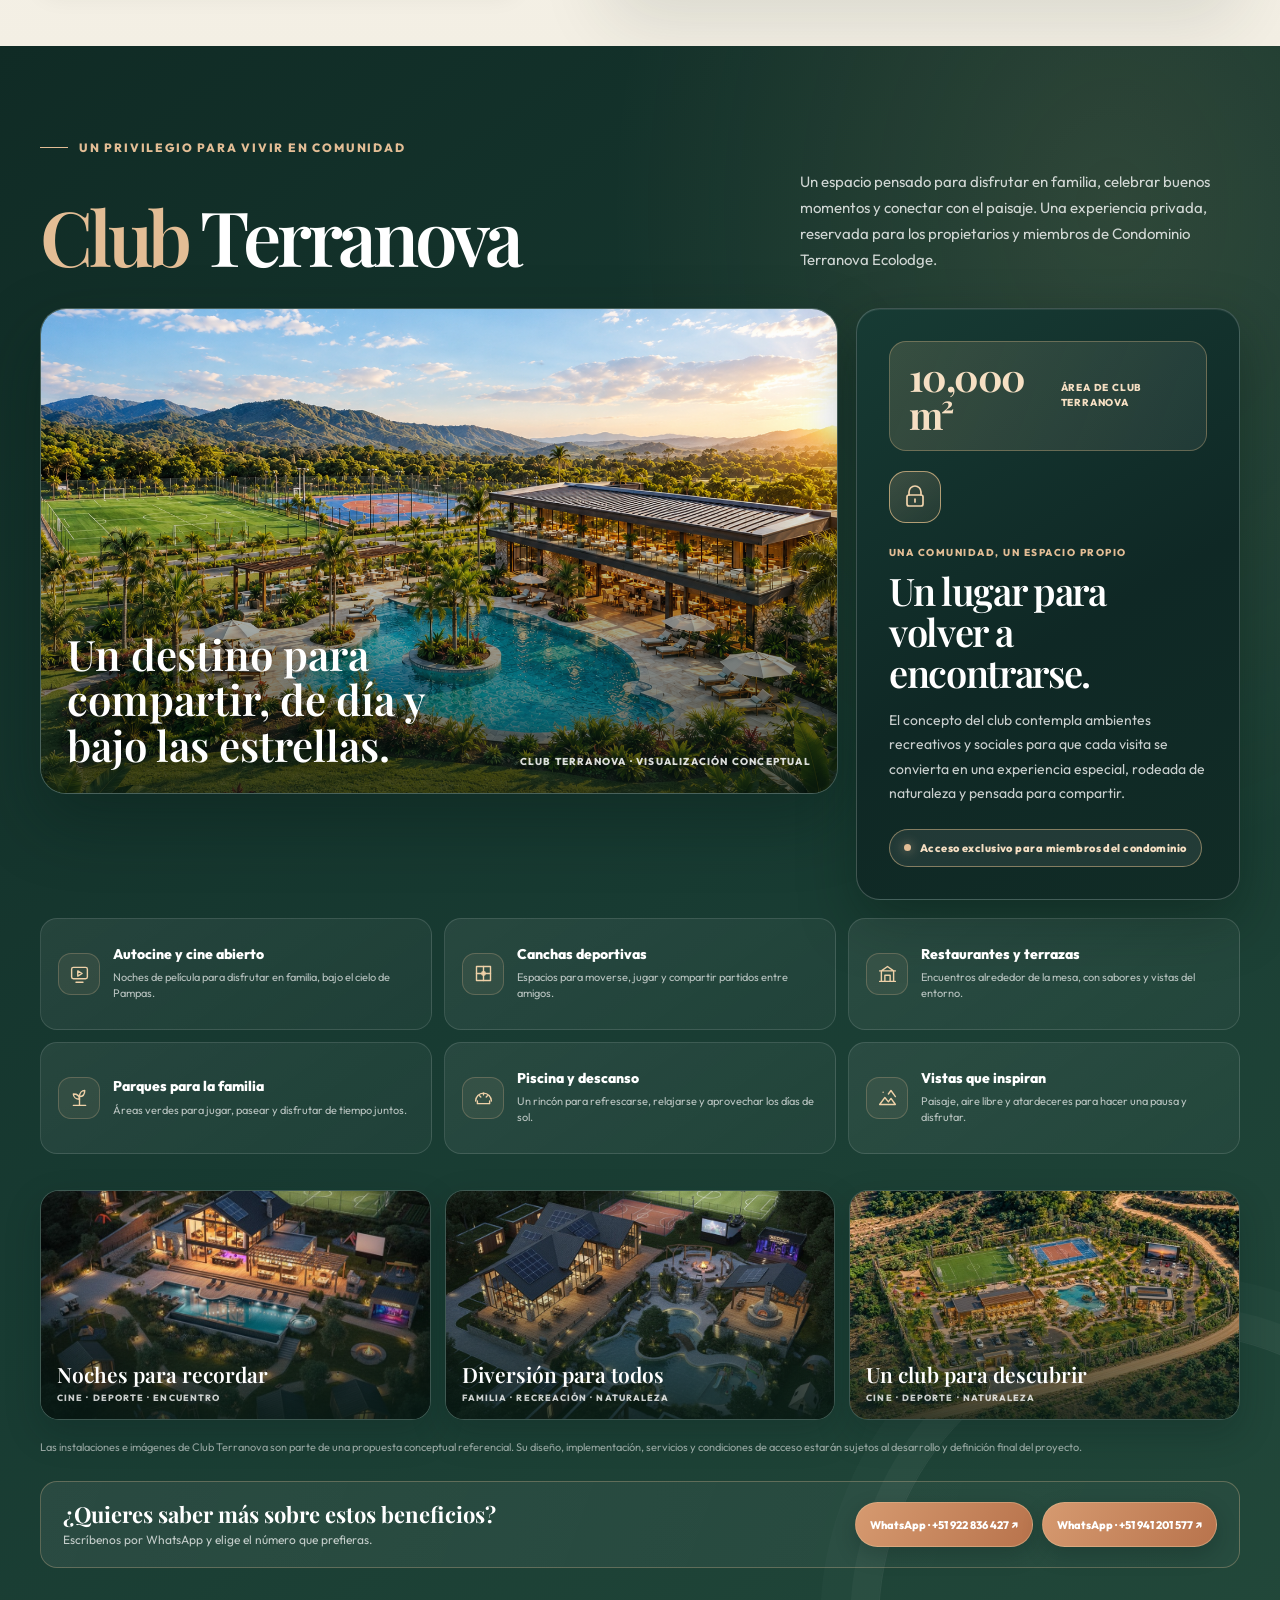
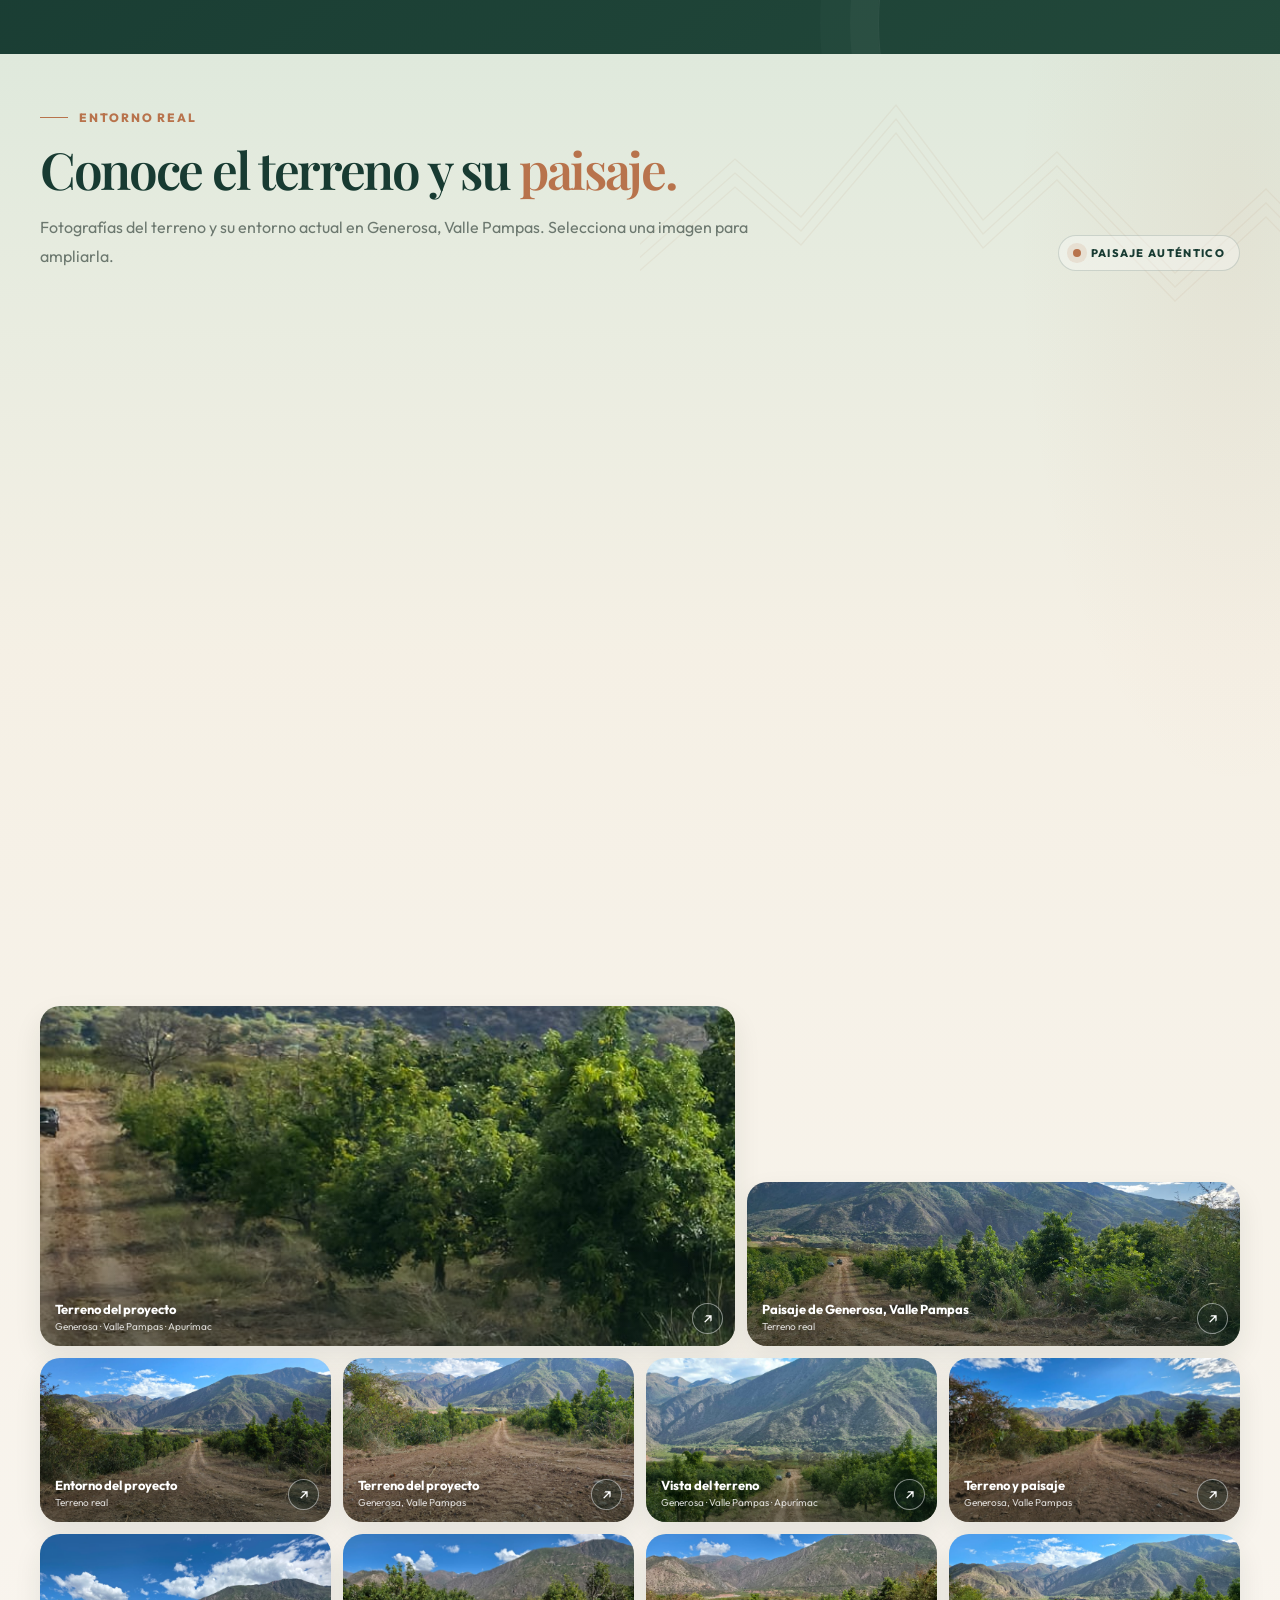
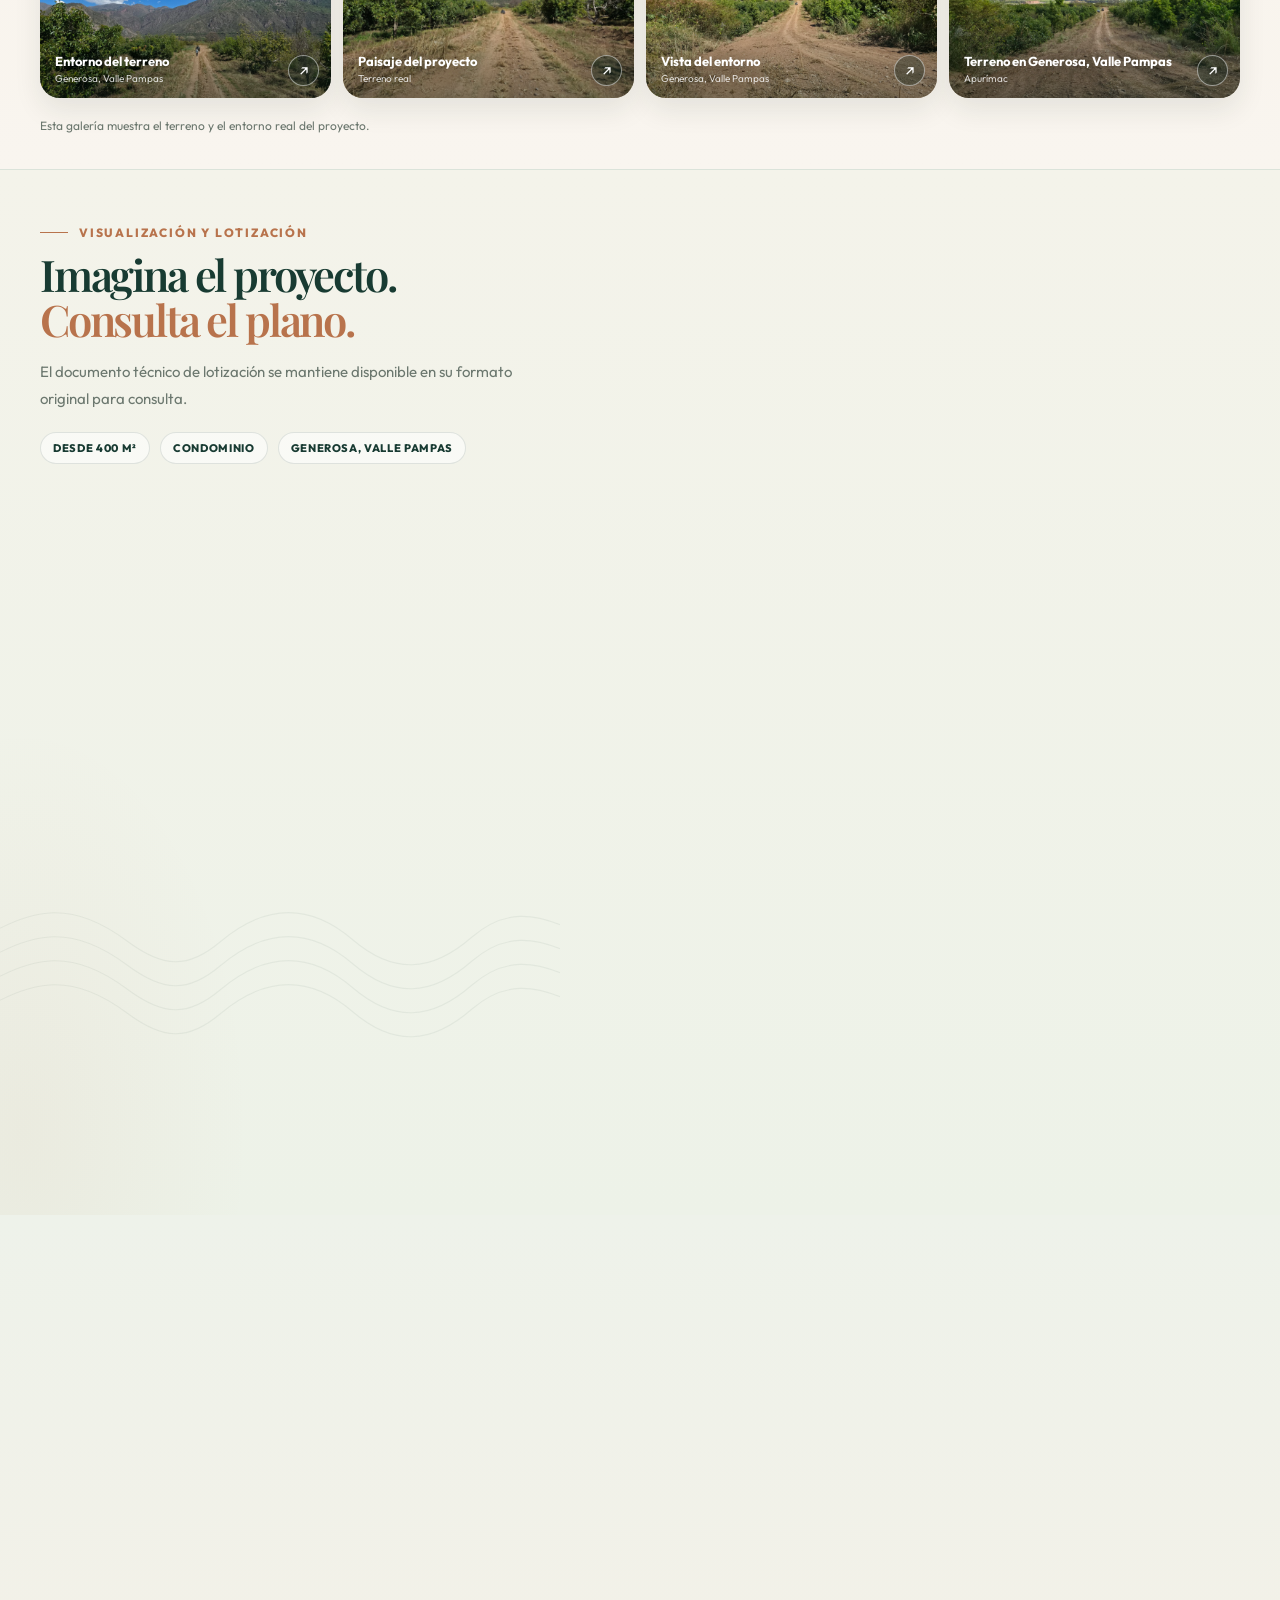
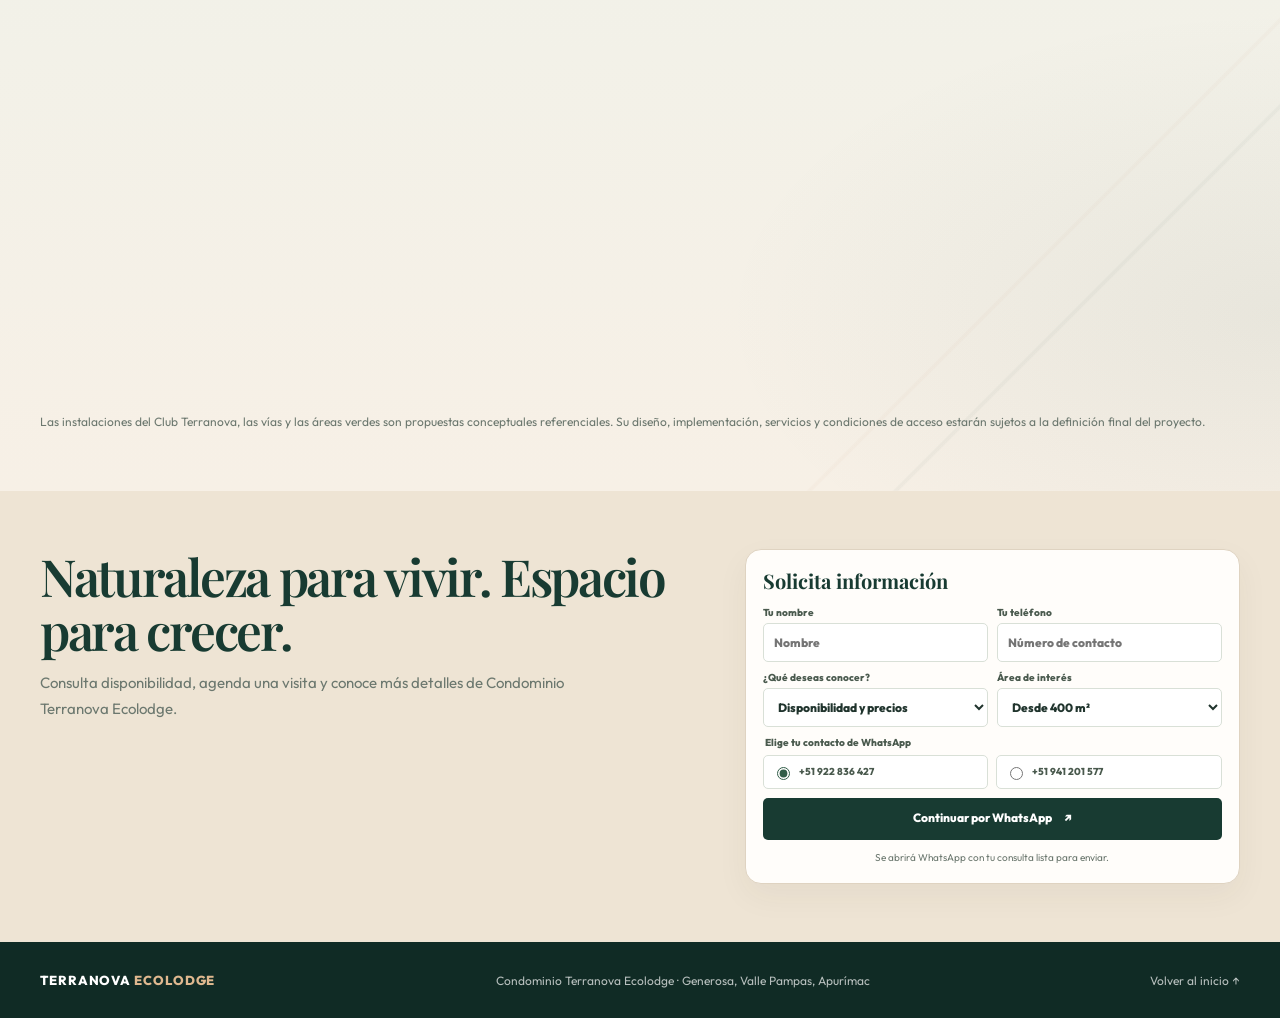
==== commit 71f7baac: "video añadido de terranova" ====
--- a/chincheros.html
+++ b/chincheros.html
@@ -156,6 +156,21 @@
     .gallery-header .section-heading{margin:0;flex:1}
     .gallery-header .gallery-kicker{display:inline-flex;align-items:center;gap:10px;padding:10px 14px;border:1px solid rgba(24,59,50,.16);border-radius:999px;background:rgba(255,255,255,.32);color:var(--forest);font-size:11px;font-weight:800;letter-spacing:.12em;text-transform:uppercase}
     .gallery-header .gallery-kicker:before{width:8px;height:8px;border-radius:50%;background:var(--copper);box-shadow:0 0 0 6px rgba(196,130,86,.15);content:""}
+    .project-video-wrap{position:relative;isolation:isolate;max-width:1060px;margin:0 auto 34px;padding:clamp(20px,4vw,38px);overflow:hidden;border:1px solid #f4d8b04a;border-radius:30px;background:radial-gradient(ellipse at 100% 0%,rgba(204,157,112,.2),transparent 34%),linear-gradient(135deg,#173f34 0%,#102a24 62%,#0d211d 100%);box-shadow:0 28px 70px #14372c2b,inset 0 1px #ffffff20}
+    .project-video-wrap:before,.project-video-wrap:after{position:absolute;z-index:0;border:1px solid #ffffff0d;border-radius:50%;content:"";pointer-events:none}
+    .project-video-wrap:before{top:-170px;right:-120px;width:410px;height:410px}
+    .project-video-wrap:after{top:-115px;right:-65px;width:300px;height:300px}
+    .project-video-wrap>*{position:relative;z-index:1}
+    .project-video-head{display:flex;align-items:center;justify-content:space-between;gap:18px;margin-bottom:23px}
+    .project-video-identity{display:flex;align-items:center;gap:15px;min-width:0}
+    .project-video-mark{display:grid;flex:0 0 50px;width:50px;height:50px;place-items:center;border:1px solid #f0cfaa70;border-radius:16px;background:linear-gradient(145deg,#f0cfaa2e,#ffffff0b);color:#f2d2b1;box-shadow:inset 0 1px #ffffff25}
+    .project-video-mark svg{width:23px;height:23px;fill:currentColor}
+    .project-video-copy .eyebrow{margin-bottom:6px;color:#e9bd91;font-size:10px;letter-spacing:.16em}
+    .project-video-copy h3{margin:0;color:#fffaf2;font-family:"Playfair Display",Georgia,serif;font-size:clamp(26px,3vw,38px);font-weight:600;letter-spacing:-.035em;line-height:1.12}
+    .project-video-copy p{margin:8px 0 0;color:#ffffffb8;font-size:13px;line-height:1.6}
+    .project-video-badge{display:inline-flex;flex:0 0 auto;align-items:center;gap:8px;padding:10px 13px;border:1px solid #ffffff2c;border-radius:999px;background:#ffffff0d;color:#fff3e6;font-size:9px;font-weight:800;letter-spacing:.12em;text-transform:uppercase}
+    .project-video-badge:before{width:7px;height:7px;border-radius:50%;background:#e8bc91;box-shadow:0 0 12px #e8bc91b3;content:""}
+    .project-video{display:block;width:100%;max-height:660px;border:1px solid #ffffff35;border-radius:20px;background:#071510;box-shadow:0 20px 48px #0005,0 0 0 5px #ffffff08}
     .gallery{display:grid;grid-auto-flow:dense;grid-auto-rows:164px;grid-template-columns:repeat(12,minmax(0,1fr));gap:12px;margin-top:8px}
     .gallery-item{position:relative;min-width:0;overflow:hidden;padding:0;border:0;border-radius:20px;background:#e5e2d8;cursor:zoom-in;isolation:isolate;box-shadow:0 12px 28px rgba(17,41,34,.09);transition:transform .32s ease,box-shadow .32s ease}
     .gallery-item:hover{transform:translateY(-5px);box-shadow:0 22px 35px rgba(17,41,34,.12)}
@@ -340,6 +355,9 @@
       .club-gallery{grid-template-columns:repeat(2,minmax(0,1fr));gap:10px;margin-top:26px}
       .club-gallery figure:last-child{grid-column:1/-1}
       .club-contact-cta{align-items:flex-start;flex-direction:column}
+      .project-video-wrap{padding:24px;border-radius:24px}
+      .project-video-head{align-items:flex-start;flex-direction:column;gap:14px}
+      .project-video-badge{margin-left:65px}
       .gallery{grid-auto-rows:145px;grid-template-columns:repeat(2,minmax(0,1fr));gap:9px}
       .gallery-item:first-child{grid-column:span 2;grid-row:span 2}.gallery-item:nth-child(2){grid-column:span 1}
       .plan-location-grid{grid-template-columns:1fr;gap:16px}.plan-column{grid-template-columns:1fr;grid-template-rows:265px auto}
@@ -368,6 +386,13 @@
       .section-heading h2,.section-title{font-size:clamp(33px,10vw,43px)}
       .section-heading p,.section-description{font-size:15px}
       .overview-image img{min-height:225px;border-radius:20px}.gallery{grid-auto-rows:124px}
+      .project-video-wrap{margin-bottom:25px;padding:18px;border-radius:20px}
+      .project-video-identity{align-items:flex-start;gap:11px}
+      .project-video-mark{flex-basis:42px;width:42px;height:42px;border-radius:13px}
+      .project-video-copy h3{font-size:26px}
+      .project-video-copy p{font-size:12px}
+      .project-video-badge{margin-left:53px;font-size:8px}
+      .project-video{border-radius:14px}
       .service-grid{gap:10px}.service-card{min-height:203px;padding:17px 14px}
       .service-card h3{margin-top:19px;font-size:15px}.service-card p{font-size:12px}
       .service-status{align-items:flex-start;font-size:10px;line-height:1.4}
@@ -617,6 +642,23 @@
           </div>
           <span class="gallery-kicker">Paisaje auténtico</span>
         </div>
+        <div class="project-video-wrap" id="video-proyecto" data-reveal>
+          <div class="project-video-head">
+            <div class="project-video-identity">
+              <span class="project-video-mark" aria-hidden="true"><svg viewBox="0 0 24 24"><path d="M8 5.5a1 1 0 0 1 1.5-.86l10.2 5.9a1.68 1.68 0 0 1 0 2.92l-10.2 5.9A1 1 0 0 1 8 18.5z"/></svg></span>
+              <div class="project-video-copy">
+                <div class="eyebrow">Experiencia Terranova</div>
+                <h3>Conoce Condominio Terranova</h3>
+                <p>Descubre el proyecto y su entorno en Generosa, Valle Pampas.</p>
+              </div>
+            </div>
+            <span class="project-video-badge">Video del proyecto</span>
+          </div>
+          <video class="project-video" controls playsinline preload="metadata" aria-label="Video de Condominio Terranova">
+            <source src="assets/chincheros/condominio-terranova-video-mejorado.mp4" type="video/mp4">
+            Tu navegador no puede reproducir este video. Puedes abrirlo en otro navegador actualizado.
+          </video>
+        </div>
         <div class="gallery" aria-label="Galería de fotografías del terreno" data-reveal-stagger>
           <button class="gallery-item" type="button" data-lightbox="assets/chincheros/terreno-01.jpg" data-caption="Terreno del proyecto en Generosa, Valle Pampas" aria-label="Ampliar fotografía 1 del terreno"><img src="assets/chincheros/terreno-01.jpg" alt="Terreno del proyecto en Generosa, Valle Pampas" loading="lazy"><span class="gallery-caption"><strong>Terreno del proyecto</strong><small>Generosa · Valle Pampas · Apurímac</small></span><span class="gallery-zoom" aria-hidden="true">↗</span></button>
           <button class="gallery-item" type="button" data-lightbox="assets/chincheros/terreno-02.jpg" data-caption="Vista del terreno y su entorno" aria-label="Ampliar fotografía 2 del terreno"><img src="assets/chincheros/terreno-02.jpg" alt="Vista del terreno y su entorno" loading="lazy"><span class="gallery-caption"><strong>Entorno del proyecto</strong><small>Terreno real</small></span><span class="gallery-zoom" aria-hidden="true">↗</span></button>
